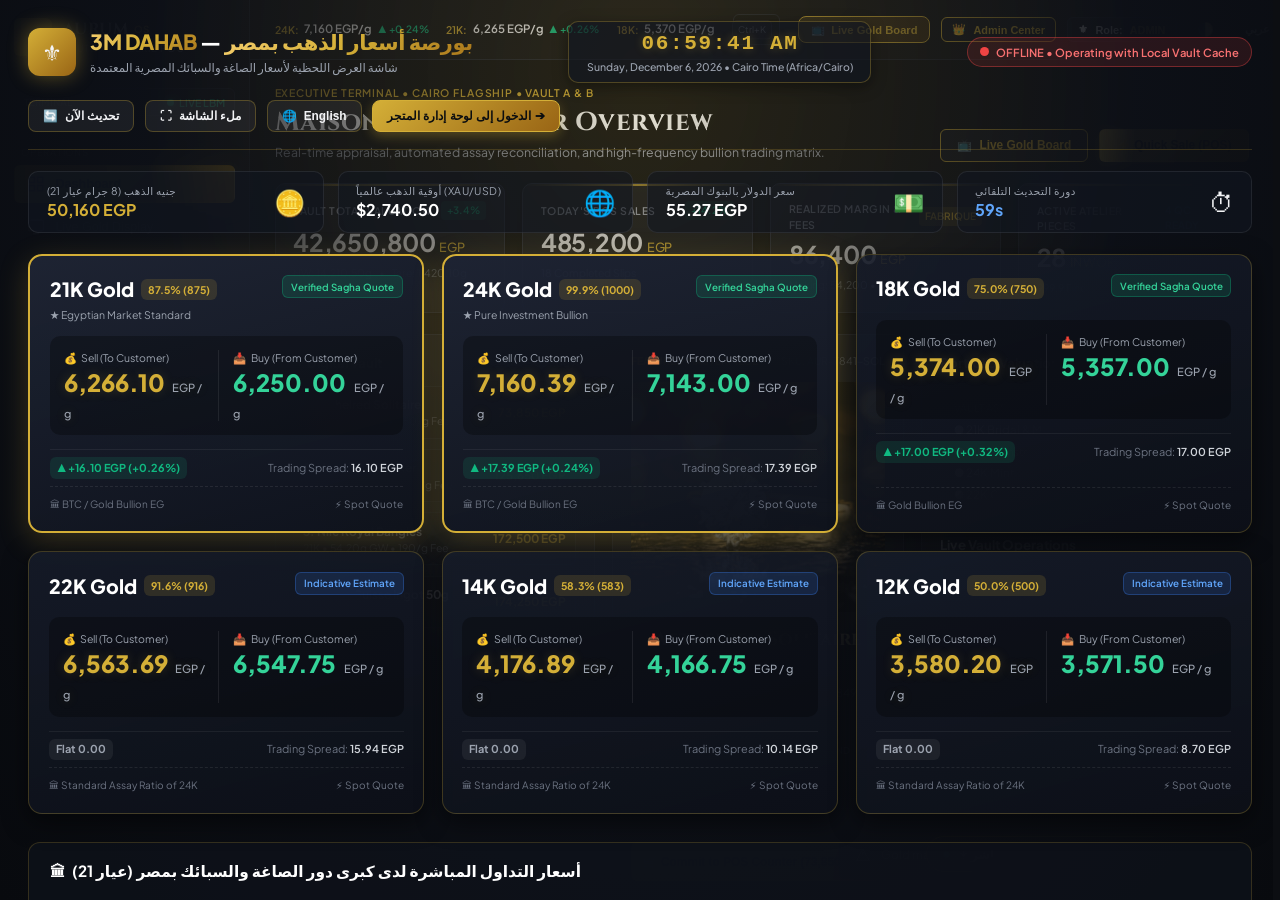
==== index.html @ 20464308 "feat: implement dedicated Admin Command Center and integrate Daleelak live Egyptian gold feed API" ====
<!DOCTYPE html>
<html lang="en" data-theme="dark" dir="ltr">
<head>
  <meta charset="UTF-8">
  <meta name="viewport" content="width=device-width, initial-scale=1.0, maximum-scale=1.0, user-scalable=no">
  <title>StockPilot (AURUM OS) — Gold & Jewelry Shop Management System | عم دهب</title>
  
  <!-- Modern Typography (Cinzel for Luxury Headings + Plus Jakarta Sans + Cairo for Arabic) -->
  <link rel="preconnect" href="https://fonts.googleapis.com">
  <link rel="preconnect" href="https://fonts.gstatic.com" crossorigin>
  <link href="https://fonts.googleapis.com/css2?family=Cairo:wght@400;500;600;700;800;900&family=Cinzel:wght@500;600;700;800&family=Plus+Jakarta+Sans:wght@400;500;600;700;800&display=swap" rel="stylesheet">
  
  <link rel="stylesheet" href="css/variables.css">
  <link rel="stylesheet" href="css/style.css">
</head>
<body>

  <!-- ==================== FULL-SCREEN EGYPTIAN GOLD MARKET PRICES DASHBOARD ==================== -->
  <div id="gold-market-screen" class="gold-market-fullscreen active" role="dialog" aria-label="Egyptian Gold Market Prices Display">
    <!-- Header -->
    <header class="gmd-header">
      <div class="gmd-brand-block">
        <div class="gmd-logo-icon">⚜</div>
        <div>
          <h1 class="gmd-title">
            <span data-i18n="gmd_brand_gold">3M DAHAB</span> — <span data-i18n="gmd_title">بورصة أسعار الذهب بمصر</span>
          </h1>
          <div class="gmd-subtitle" data-i18n="gmd_subtitle">شاشة العرض اللحظية لأسعار الصاغة والسبائك المصرية المعتمدة</div>
        </div>
      </div>

      <!-- Live Cairo Digital Clock -->
      <div class="gmd-clock-card">
        <div class="gmd-clock-time" id="gmd-clock-time">12:00:00 PM</div>
        <div class="gmd-clock-date" id="gmd-clock-date">السبت، 24 أكتوبر 2026 • توقيت القاهرة (Africa/Cairo)</div>
      </div>

      <!-- Status Pill -->
      <div class="gmd-status-pill live" id="gmd-status-pill">
        <span class="gmd-status-dot"></span>
        <span id="gmd-status-text" data-i18n="gmd_status_live">مباشر • بيانات سوق معتمدة</span>
      </div>

      <!-- Action Controls -->
      <div class="gmd-actions">
        <button class="gmd-btn" id="gmd-btn-refresh" title="تحديث لحظي الآن (Manual Refresh)" onclick="refreshMarketFeedNow()">
          🔄 <span data-i18n="gmd_refresh">تحديث الآن</span>
        </button>
        <button class="gmd-btn" id="gmd-btn-fullscreen" title="ملء الشاشة (Fullscreen F11)" onclick="toggleHardwareFullscreen()">
          ⛶ <span data-i18n="gmd_fullscreen">ملء الشاشة</span>
        </button>
        <button class="gmd-btn" id="gmd-btn-lang" title="تبديل اللغة (Language Switch)" onclick="toggleMarketScreenLang()">
          🌐 <span id="gmd-lang-label">English</span>
        </button>
        <button class="gmd-btn gmd-btn-primary" id="gmd-btn-enter-dash" title="الانتقال للوحة إدارة الصاغة" onclick="closeMarketScreen()">
          <span data-i18n="gmd_enter_dash">الدخول إلى لوحة إدارة المتجر ➔</span>
        </button>
      </div>
    </header>

    <!-- Quick Indicators Ribbon -->
    <div class="gmd-ribbon">
      <div class="gmd-ribbon-card">
        <div>
          <div class="gmd-ribbon-label" data-i18n="gmd_ribbon_gold_pound">جنيه الذهب (8 جرام عيار 21)</div>
          <div class="gmd-ribbon-val" style="color:var(--gold-primary);" id="gmd-ribbon-pound">50,160 ج.م</div>
        </div>
        <div style="font-size:1.8rem;">🪙</div>
      </div>
      <div class="gmd-ribbon-card">
        <div>
          <div class="gmd-ribbon-label" data-i18n="gmd_ribbon_ounce_usd">أوقية الذهب عالمياً (XAU/USD)</div>
          <div class="gmd-ribbon-val" id="gmd-ribbon-ounce">$2,740.50</div>
        </div>
        <div style="font-size:1.8rem;">🌐</div>
      </div>
      <div class="gmd-ribbon-card">
        <div>
          <div class="gmd-ribbon-label" data-i18n="gmd_ribbon_usd_egp">سعر الدولار بالبنوك المصرية</div>
          <div class="gmd-ribbon-val" id="gmd-ribbon-usd">55.30 ج.م</div>
        </div>
        <div style="font-size:1.8rem;">💵</div>
      </div>
      <div class="gmd-ribbon-card">
        <div>
          <div class="gmd-ribbon-label" data-i18n="gmd_ribbon_next_refresh">دورة التحديث التلقائي</div>
          <div class="gmd-ribbon-val" id="gmd-ribbon-countdown" style="color:#60a5fa;">60s</div>
        </div>
        <div style="font-size:1.8rem;">⏱</div>
      </div>
    </div>

    <!-- Main Karats Grid (Pre-rendered from Daleelak live API v1) -->
    <div class="gmd-karats-grid" id="gmd-karats-container">
      <!-- 21K Hero Card -->
      <div class="gmd-card hero-card" id="gmd-card-21K">
        <div class="gmd-card-header">
          <div>
            <div class="gmd-karat-name">
              <span>ذهب عيار 21</span>
              <span class="gmd-purity-tag">87.5% (875)</span>
            </div>
            <div style="font-size:0.75rem; color:#9ca3af; margin-top:0.25rem;">
              ★ معيار الصاغة الأكثر طلباً وتداولاً بمصر
            </div>
          </div>
          <span class="gmd-badge-type gmd-badge-verified">سعر صاغة معتمد</span>
        </div>
        <div class="gmd-price-columns">
          <div class="gmd-price-box sell">
            <span class="gmd-price-label"><span>💰</span> سعر البيع للعميل</span>
            <div class="gmd-price-num">
              6,266.10
              <span class="gmd-price-unit">ج.م / جرام</span>
            </div>
          </div>
          <div class="gmd-price-box buy">
            <span class="gmd-price-label"><span>📥</span> سعر الشراء من العميل</span>
            <div class="gmd-price-num">
              6,250.00
              <span class="gmd-price-unit">ج.م / جرام</span>
            </div>
          </div>
        </div>
        <div class="gmd-card-meta">
          <div><span class="gmd-movement-badge up">▲ +16.10 ج.م (+0.26%)</span></div>
          <div><span style="color:#6b7280;">الفارق:</span> <span class="gmd-spread-text">16.10 ج.م</span></div>
        </div>
        <div class="gmd-card-footer">
          <span>🏛 BTC / Gold Bullion EG</span>
          <span>⚡ سعر فوري دليلـك</span>
        </div>
      </div>

      <!-- 24K Hero Card -->
      <div class="gmd-card hero-card" id="gmd-card-24K">
        <div class="gmd-card-header">
          <div>
            <div class="gmd-karat-name">
              <span>ذهب عيار 24</span>
              <span class="gmd-purity-tag">99.9% (1000)</span>
            </div>
            <div style="font-size:0.75rem; color:#9ca3af; margin-top:0.25rem;">
              ★ معيار السبائك النقية 999.9
            </div>
          </div>
          <span class="gmd-badge-type gmd-badge-verified">سعر صاغة معتمد</span>
        </div>
        <div class="gmd-price-columns">
          <div class="gmd-price-box sell">
            <span class="gmd-price-label"><span>💰</span> سعر البيع للعميل</span>
            <div class="gmd-price-num">
              7,160.39
              <span class="gmd-price-unit">ج.م / جرام</span>
            </div>
          </div>
          <div class="gmd-price-box buy">
            <span class="gmd-price-label"><span>📥</span> سعر الشراء من العميل</span>
            <div class="gmd-price-num">
              7,143.00
              <span class="gmd-price-unit">ج.م / جرام</span>
            </div>
          </div>
        </div>
        <div class="gmd-card-meta">
          <div><span class="gmd-movement-badge up">▲ +17.39 ج.م (+0.24%)</span></div>
          <div><span style="color:#6b7280;">الفارق:</span> <span class="gmd-spread-text">17.39 ج.م</span></div>
        </div>
        <div class="gmd-card-footer">
          <span>🏛 BTC / Gold Bullion EG</span>
          <span>⚡ سعر فوري دليلـك</span>
        </div>
      </div>

      <!-- 18K Card -->
      <div class="gmd-card" id="gmd-card-18K">
        <div class="gmd-card-header">
          <div>
            <div class="gmd-karat-name">
              <span>ذهب عيار 18</span>
              <span class="gmd-purity-tag">75.0% (750)</span>
            </div>
            <div style="font-size:0.75rem; color:#9ca3af; margin-top:0.25rem;">
              مشغولات إيطالية وأطقم مرصعة
            </div>
          </div>
          <span class="gmd-badge-type gmd-badge-verified">سعر صاغة معتمد</span>
        </div>
        <div class="gmd-price-columns">
          <div class="gmd-price-box sell">
            <span class="gmd-price-label"><span>💰</span> سعر البيع للعميل</span>
            <div class="gmd-price-num">
              5,374.00
              <span class="gmd-price-unit">ج.م / جرام</span>
            </div>
          </div>
          <div class="gmd-price-box buy">
            <span class="gmd-price-label"><span>📥</span> سعر الشراء من العميل</span>
            <div class="gmd-price-num">
              5,357.00
              <span class="gmd-price-unit">ج.م / جرام</span>
            </div>
          </div>
        </div>
        <div class="gmd-card-meta">
          <div><span class="gmd-movement-badge up">▲ +17.00 ج.م (+0.32%)</span></div>
          <div><span style="color:#6b7280;">الفارق:</span> <span class="gmd-spread-text">17.00 ج.م</span></div>
        </div>
        <div class="gmd-card-footer">
          <span>🏛 Gold Bullion EG</span>
          <span>⚡ سعر فوري دليلـك</span>
        </div>
      </div>

      <!-- 22K Card -->
      <div class="gmd-card" id="gmd-card-22K">
        <div class="gmd-card-header">
          <div>
            <div class="gmd-karat-name">
              <span>ذهب عيار 22</span>
              <span class="gmd-purity-tag">91.6% (916)</span>
            </div>
            <div style="font-size:0.75rem; color:#9ca3af; margin-top:0.25rem;">
              مشغولات خليجية وتراثية
            </div>
          </div>
          <span class="gmd-badge-type gmd-badge-indicative">عيار استرشادي</span>
        </div>
        <div class="gmd-price-columns">
          <div class="gmd-price-box sell">
            <span class="gmd-price-label"><span>💰</span> سعر البيع للعميل</span>
            <div class="gmd-price-num">
              6,563.69
              <span class="gmd-price-unit">ج.م / جرام</span>
            </div>
          </div>
          <div class="gmd-price-box buy">
            <span class="gmd-price-label"><span>📥</span> سعر الشراء من العميل</span>
            <div class="gmd-price-num">
              6,547.75
              <span class="gmd-price-unit">ج.م / جرام</span>
            </div>
          </div>
        </div>
        <div class="gmd-card-meta">
          <div><span class="gmd-movement-badge flat">مستقر</span></div>
          <div><span style="color:#6b7280;">الفارق:</span> <span class="gmd-spread-text">15.94 ج.م</span></div>
        </div>
        <div class="gmd-card-footer">
          <span>🏛 معيار النقاء المعتمد</span>
          <span>⚡ تسعير لحظي</span>
        </div>
      </div>

      <!-- 14K Card -->
      <div class="gmd-card" id="gmd-card-14K">
        <div class="gmd-card-header">
          <div>
            <div class="gmd-karat-name">
              <span>ذهب عيار 14</span>
              <span class="gmd-purity-tag">58.3% (583)</span>
            </div>
            <div style="font-size:0.75rem; color:#9ca3af; margin-top:0.25rem;">
              عيار اقتصادي معتمد
            </div>
          </div>
          <span class="gmd-badge-type gmd-badge-indicative">عيار استرشادي</span>
        </div>
        <div class="gmd-price-columns">
          <div class="gmd-price-box sell">
            <span class="gmd-price-label"><span>💰</span> سعر البيع للعميل</span>
            <div class="gmd-price-num">
              4,176.89
              <span class="gmd-price-unit">ج.م / جرام</span>
            </div>
          </div>
          <div class="gmd-price-box buy">
            <span class="gmd-price-label"><span>📥</span> سعر الشراء من العميل</span>
            <div class="gmd-price-num">
              4,166.75
              <span class="gmd-price-unit">ج.م / جرام</span>
            </div>
          </div>
        </div>
        <div class="gmd-card-meta">
          <div><span class="gmd-movement-badge flat">مستقر</span></div>
          <div><span style="color:#6b7280;">الفارق:</span> <span class="gmd-spread-text">10.14 ج.م</span></div>
        </div>
        <div class="gmd-card-footer">
          <span>🏛 معيار النقاء المعتمد</span>
          <span>⚡ تسعير لحظي</span>
        </div>
      </div>

      <!-- 12K Card -->
      <div class="gmd-card" id="gmd-card-12K">
        <div class="gmd-card-header">
          <div>
            <div class="gmd-karat-name">
              <span>ذهب عيار 12</span>
              <span class="gmd-purity-tag">50.0% (500)</span>
            </div>
            <div style="font-size:0.75rem; color:#9ca3af; margin-top:0.25rem;">
              سبائك خفيفة ومعايرة تجارية
            </div>
          </div>
          <span class="gmd-badge-type gmd-badge-indicative">عيار استرشادي</span>
        </div>
        <div class="gmd-price-columns">
          <div class="gmd-price-box sell">
            <span class="gmd-price-label"><span>💰</span> سعر البيع للعميل</span>
            <div class="gmd-price-num">
              3,580.20
              <span class="gmd-price-unit">ج.م / جرام</span>
            </div>
          </div>
          <div class="gmd-price-box buy">
            <span class="gmd-price-label"><span>📥</span> سعر الشراء من العميل</span>
            <div class="gmd-price-num">
              3,571.50
              <span class="gmd-price-unit">ج.م / جرام</span>
            </div>
          </div>
        </div>
        <div class="gmd-card-meta">
          <div><span class="gmd-movement-badge flat">مستقر</span></div>
          <div><span style="color:#6b7280;">الفارق:</span> <span class="gmd-spread-text">8.70 ج.م</span></div>
        </div>
        <div class="gmd-card-footer">
          <span>🏛 معيار النقاء المعتمد</span>
          <span>⚡ تسعير لحظي</span>
        </div>
      </div>
    </div>

    <!-- Top Egyptian Dealers Comparison Section -->
    <div class="gmd-dealers-section">
      <div class="gmd-section-title">
        <span>🏛</span>
        <span data-i18n="gmd_dealers_title">أسعار التداول المباشرة لدى كبرى دور الصاغة والسبائك بمصر (عيار 21)</span>
      </div>
      <div style="overflow-x:auto;">
        <table class="gmd-dealers-table">
          <thead>
            <tr>
              <th data-i18n="gmd_th_dealer">الجهة / دار الصاغة</th>
              <th data-i18n="gmd_th_karat">العيار</th>
              <th data-i18n="gmd_th_buy">سعر الشراء من العميل</th>
              <th data-i18n="gmd_th_sell">سعر البيع للعميل</th>
              <th data-i18n="gmd_th_spread">الفارق</th>
              <th data-i18n="gmd_th_status">الحالة</th>
            </tr>
          </thead>
          <tbody id="gmd-dealers-tbody">
            <tr>
              <td><strong>بي تي سي BTC</strong></td>
              <td><span class="gmd-purity-tag">21K (875)</span></td>
              <td style="color:#34d399; font-weight:700;">6,197.40 ج.م</td>
              <td style="color:var(--gold-primary); font-weight:700;">6,266.10 ج.م</td>
              <td style="color:#9ca3af;">68.70 ج.م</td>
              <td><span class="gmd-badge-type gmd-badge-verified">معتمد</span></td>
            </tr>
            <tr>
              <td><strong>جولد بيليون Gold Bullion</strong></td>
              <td><span class="gmd-purity-tag">21K (875)</span></td>
              <td style="color:#34d399; font-weight:700;">6,250.00 ج.م</td>
              <td style="color:var(--gold-primary); font-weight:700;">6,270.00 ج.م</td>
              <td style="color:#9ca3af;">20.00 ج.م</td>
              <td><span class="gmd-badge-type gmd-badge-verified">معتمد</span></td>
            </tr>
            <tr>
              <td><strong>eDahab</strong></td>
              <td><span class="gmd-purity-tag">21K (875)</span></td>
              <td style="color:#34d399; font-weight:700;">6,250.00 ج.م</td>
              <td style="color:var(--gold-primary); font-weight:700;">6,270.00 ج.م</td>
              <td style="color:#9ca3af;">20.00 ج.م</td>
              <td><span class="gmd-badge-type gmd-badge-verified">معتمد</span></td>
            </tr>
            <tr>
              <td><strong>جولدادي Goldady</strong></td>
              <td><span class="gmd-purity-tag">21K (875)</span></td>
              <td style="color:#34d399; font-weight:700;">6,240.48 ج.م</td>
              <td style="color:var(--gold-primary); font-weight:700;">6,303.05 ج.م</td>
              <td style="color:#9ca3af;">62.57 ج.م</td>
              <td><span class="gmd-badge-type gmd-badge-verified">معتمد</span></td>
            </tr>
            <tr>
              <td><strong>آي صاغة iSagha</strong></td>
              <td><span class="gmd-purity-tag">21K (875)</span></td>
              <td style="color:#34d399; font-weight:700;">6,235.00 ج.م</td>
              <td style="color:var(--gold-primary); font-weight:700;">6,285.00 ج.م</td>
              <td style="color:#9ca3af;">50.00 ج.م</td>
              <td><span class="gmd-badge-type gmd-badge-verified">معتمد</span></td>
            </tr>
          </tbody>
        </table>
      </div>
    </div>

    <!-- Footer & Attribution -->
    <footer class="gmd-footer">
      <div class="gmd-attribution">
        <span data-i18n="gmd_provider_label">مزود البيانات الأساسي:</span>
        <a href="https://getdaleelak.com/ar/api" target="_blank" rel="noopener noreferrer">دليلـك getdaleelak.com</a>
        <span>•</span>
        <span data-i18n="gmd_fallback_label">مزود مقارن:</span>
        <a href="https://goldpricestoday.net/developers/" target="_blank" rel="noopener noreferrer">goldpricestoday.net</a>
        <span>•</span>
        <span data-i18n="gmd_disclaimer">الأسعار استرشادية لتعاملات سوق الصاغة المصرية وتخضع لتقلبات السوق الفورية.</span>
      </div>
      <div class="gmd-timestamps">
        <div>
          <span style="color:#6b7280;" data-i18n="gmd_observed_label">توقيت رصد المصدر:</span>
          <strong id="gmd-observed-time">--:--</strong>
        </div>
        <div>
          <span style="color:#6b7280;" data-i18n="gmd_retrieved_label">آخر فحص ناجح:</span>
          <strong id="gmd-retrieved-time">--:--</strong>
        </div>
      </div>
    </footer>
  </div>

  <!-- Mobile Sidebar Backdrop Overlay -->
  <div class="sidebar-backdrop" id="sidebar-backdrop"></div>

  <!-- ==================== SIDEBAR ==================== -->
  <aside class="sidebar" id="app-sidebar">
    <div class="brand-section">
      <div class="brand-icon">⚜</div>
      <div>
        <div class="brand-title" id="brand-title-text">AURUM <span>OS</span></div>
        <div class="brand-subtitle" id="brand-subtitle-text">Haute Joaillerie POS</div>
      </div>
      <button id="close-mobile-sidebar-btn" style="display:none; margin-left:auto; background:none; border:none; color:var(--text-muted); font-size:1.4rem; cursor:pointer;">✕</button>
    </div>

    <div class="terminal-badge">
      <span style="color:var(--text-muted); font-size:0.7rem;" data-i18n="terminal">TERMINAL</span>
      <div class="live-indicator">
        <span class="live-dot"></span>
        <span data-i18n="live_lbm">LIVE LBM</span>
      </div>
    </div>

    <!-- Navigation Menu with Role-Based Groups -->
    <div class="nav-group-title" data-i18n="nav_operations">OPERATIONS</div>
    <ul class="nav-menu">
      <li class="nav-item active">
        <button data-view="dashboard">
          <svg width="18" height="18" viewBox="0 0 24 24" fill="none" stroke="currentColor" stroke-width="2"><rect x="3" y="3" width="7" height="7"></rect><rect x="14" y="3" width="7" height="7"></rect><rect x="14" y="14" width="7" height="7"></rect><rect x="3" y="14" width="7" height="7"></rect></svg>
          <span data-i18n="dashboard">Dashboard</span>
        </button>
      </li>
      <li class="nav-item">
        <button onclick="openMarketScreen()" title="Full-Screen Egyptian Gold Market Prices Board">
          <svg width="18" height="18" viewBox="0 0 24 24" fill="none" stroke="currentColor" stroke-width="2"><rect x="2" y="3" width="20" height="14" rx="2" ry="2"></rect><line x1="8" y1="21" x2="16" y2="21"></line><line x1="12" y1="17" x2="12" y2="21"></line></svg>
          <span data-i18n="nav_market_screen">Live Gold Display</span>
        </button>
      </li>
      <li class="nav-item">
        <button data-view="inventory">
          <svg width="18" height="18" viewBox="0 0 24 24" fill="none" stroke="currentColor" stroke-width="2"><rect x="2" y="7" width="20" height="14" rx="2" ry="2"></rect><path d="M16 21V5a2 2 0 0 0-2-2h-4a2 2 0 0 0-2 2v16"></path></svg>
          <span data-i18n="inventory">Inventory Vault</span>
        </button>
      </li>
      <li class="nav-item">
        <button data-view="pos">
          <svg width="18" height="18" viewBox="0 0 24 24" fill="none" stroke="currentColor" stroke-width="2"><circle cx="9" cy="21" r="1"></circle><circle cx="20" cy="21" r="1"></circle><path d="M1 1h4l2.68 13.39a2 2 0 0 0 2 1.61h9.72a2 2 0 0 0 2-1.61L23 6H6"></path></svg>
          <span data-i18n="pos">POS Counter</span>
        </button>
      </li>
      <li class="nav-item">
        <button data-view="gold-engine">
          <svg width="18" height="18" viewBox="0 0 24 24" fill="none" stroke="currentColor" stroke-width="2"><circle cx="12" cy="12" r="8"></circle><line x1="12" y1="2" x2="12" y2="4"></line><line x1="12" y1="20" x2="12" y2="22"></line><line x1="2" y1="12" x2="4" y2="12"></line><line x1="20" y1="12" x2="22" y2="12"></line></svg>
          <span data-i18n="gold_engine">Gold Engine</span>
        </button>
      </li>
    </ul>

    <div class="nav-group-title" data-i18n="nav_commerce">COMMERCE & LEDGER</div>
    <ul class="nav-menu">
      <li class="nav-item">
        <button data-view="purchases">
          <svg width="18" height="18" viewBox="0 0 24 24" fill="none" stroke="currentColor" stroke-width="2"><path d="M6 2L3 6v14a2 2 0 0 0 2 2h14a2 2 0 0 0 2-2V6l-3-4z"></path><line x1="3" y1="6" x2="21" y2="6"></line><path d="M16 10a4 4 0 0 1-8 0"></path></svg>
          <span data-i18n="purchases">Purchases & Suppliers</span>
        </button>
      </li>
      <li class="nav-item">
        <button data-view="customers">
          <svg width="18" height="18" viewBox="0 0 24 24" fill="none" stroke="currentColor" stroke-width="2"><path d="M17 21v-2a4 4 0 0 0-4-4H5a4 4 0 0 0-4 4v2"></path><circle cx="9" cy="7" r="4"></circle><path d="M23 21v-2a4 4 0 0 0-3-3.87"></path><path d="M16 3.13a4 4 0 0 1 0 7.75"></path></svg>
          <span data-i18n="customers">Customers CRM</span>
        </button>
      </li>
    </ul>

    <!-- Admin Only Governance Group -->
    <div class="nav-group-title admin-only-feature" data-i18n="nav_governance">GOVERNANCE & VAULT</div>
    <ul class="nav-menu admin-only-feature">
      <li class="nav-item">
        <button data-view="admin" style="color:var(--gold-primary); font-weight:700;">
          <svg width="18" height="18" viewBox="0 0 24 24" fill="none" stroke="currentColor" stroke-width="2"><path d="M12 2l3.09 6.26L22 9.27l-5 4.87 1.18 6.88L12 17.77l-6.18 3.25L7 14.14 2 9.27l6.91-1.01L12 2z"></path></svg>
          <span data-i18n="admin_center">Admin Command Center</span>
        </button>
      </li>
      <li class="nav-item">
        <button data-view="reports">
          <svg width="18" height="18" viewBox="0 0 24 24" fill="none" stroke="currentColor" stroke-width="2"><line x1="18" y1="20" x2="18" y2="10"></line><line x1="12" y1="20" x2="12" y2="4"></line><line x1="6" y1="20" x2="6" y2="14"></line></svg>
          <span data-i18n="reports">Financial Reports & COGS</span>
        </button>
      </li>
      <li class="nav-item">
        <button data-view="employees">
          <svg width="18" height="18" viewBox="0 0 24 24" fill="none" stroke="currentColor" stroke-width="2"><path d="M16 21v-2a4 4 0 0 0-4-4H6a4 4 0 0 0-4 4v2"></path><circle cx="9" cy="7" r="4"></circle><line x1="19" y1="8" x2="19" y2="14"></line><line x1="22" y1="11" x2="16" y2="11"></line></svg>
          <span data-i18n="staff_rbac">Staff & RBAC</span>
        </button>
      </li>
      <li class="nav-item">
        <button data-view="audit">
          <svg width="18" height="18" viewBox="0 0 24 24" fill="none" stroke="currentColor" stroke-width="2"><path d="M14 2H6a2 2 0 0 0-2 2v16a2 2 0 0 0 2 2h12a2 2 0 0 0 2-2V8z"></path><polyline points="14 2 14 8 20 8"></polyline><line x1="16" y1="13" x2="8" y2="13"></line><line x1="16" y1="17" x2="8" y2="17"></line><polyline points="10 9 9 9 8 9"></polyline></svg>
          <span data-i18n="audit_logs">Audit Logs</span>
        </button>
      </li>
    </ul>

    <div class="sidebar-footer">
      <div class="vault-security-pill">
        <span data-i18n="vault_status_label">VAULT STATUS</span>
        <span data-i18n="vault_status_val">SECURE • 999.9</span>
      </div>
      <div style="display:flex; justify-content:space-between; margin-top:0.25rem;">
        <span>v4.8.2</span>
        <span>Cairo GMT+2</span>
      </div>
    </div>
  </aside>

  <!-- ==================== MAIN WRAPPER ==================== -->
  <div class="main-wrapper">

    <!-- Top Sticky Header -->
    <header class="top-header">
      <button class="mobile-hamburger-btn" id="mobile-hamburger-btn" aria-label="Open Navigation">
        ☰
      </button>

      <div class="ticker-strip">
        <div class="ticker-item">
          <span class="ticker-label">24K:</span>
          <span id="ticker-24k">7,160 EGP/g</span>
          <span class="ticker-trend">▲ +0.24%</span>
        </div>
        <div class="ticker-item">
          <span class="ticker-label">21K:</span>
          <span id="ticker-21k">6,266 EGP/g</span>
          <span class="ticker-trend">▲ +0.26%</span>
        </div>
        <div class="ticker-item">
          <span class="ticker-label">18K:</span>
          <span id="ticker-18k">5,374 EGP/g</span>
        </div>
      </div>

      <div class="header-search">
        <span class="search-icon">🔍</span>
        <input type="text" placeholder="Search SKU, Barcode, Client... (Ctrl+K)" data-i18n-placeholder="search_placeholder">
        <span class="search-badge">Ctrl+K</span>
      </div>

      <div class="header-actions">
        <!-- Live Market Full-Screen Display Button -->
        <button class="btn-live-market-screen" id="btn-open-market-screen" title="Open Full-Screen Egyptian Gold Prices Dashboard" onclick="openMarketScreen()">
          📺 <span data-i18n="nav_live_market">Live Gold Board</span>
        </button>

        <!-- Admin Command Center Button -->
        <button class="btn btn-secondary admin-only-feature" id="header-admin-btn" onclick="switchToView('admin')" style="padding:0.35rem 0.75rem; font-size:0.78rem; border-color:var(--gold-primary); color:var(--gold-primary); font-weight:700;" title="Open Admin Command Center">
          👑 <span data-i18n="admin_center">Admin Center</span>
        </button>

        <!-- Interactive Role Switcher: Test Admin vs Employee Dashboard -->
        <button class="btn btn-secondary" id="role-toggle-btn" style="padding:0.35rem 0.75rem; font-size:0.78rem;" title="Switch Between Admin and Employee Mode">
          ⚜ <span data-i18n="role_prefix">Role:</span> <span id="current-role-label" style="color:var(--gold-primary); font-weight:700;">ADMIN</span>
        </button>

        <!-- Theme Switcher -->
        <button class="btn-icon" id="theme-toggle-btn" title="Toggle Light / Dark Theme">
          🌓
        </button>

        <!-- Language Switcher -->
        <button class="btn-lang" id="lang-toggle-btn">
          عربي (RTL)
        </button>

        <!-- User Profile -->
        <div class="user-badge">
          <div class="user-avatar" id="user-avatar-badge">MA</div>
          <div class="user-info">
            <span class="user-name" id="user-display-name">Mona Al-Sayed</span>
            <span class="user-boutique" id="user-display-title">Shop Admin</span>
          </div>
        </div>
      </div>
    </header>

    <!-- ==================== VIEW 1: DASHBOARD ==================== -->
    <main id="view-dashboard" class="view-container active">
      <div class="page-header">
        <div>
          <div class="page-eyebrow" data-i18n="dash_eyebrow">EXECUTIVE TERMINAL • CAIRO FLAGSHIP • VAULT A & B</div>
          <h1 class="page-title" id="dash-greeting-title">Maison D'Or Atelier Overview</h1>
          <p class="page-subtitle" id="dash-greeting-subtitle">Real-time appraisal, automated assay reconciliation, and high-frequency bullion trading matrix.</p>
        </div>
        <div class="page-actions">
          <button class="btn btn-secondary" onclick="openMarketScreen()" style="border-color:var(--gold-primary); color:var(--gold-primary); font-weight:700;">
            📺 <span data-i18n="dash_market_screen">Live Gold Board</span>
          </button>
          <button class="btn btn-primary" onclick="switchToView('pos')" data-i18n="dash_quick_pos">
            ⚡ Quick Sale (POS)
          </button>
        </div>
      </div>

      <!-- 4 Top Metric Cards (Protected for Admin vs Masked for Employee) -->
      <div class="metrics-grid">
        <div class="metric-card" id="card-vault-valuation">
          <div class="metric-header">
            <span class="metric-label" data-i18n="total_valuation">VAULT TOTAL VALUATION</span>
            <span class="metric-badge">+3.4%</span>
          </div>
          <div class="metric-val" id="metric-vault-val">42,650,800 <small>EGP</small></div>
          <div class="metric-footer">
            <span>NW: 14,210.50g</span> • <span>Tare: 1,420.10g</span>
          </div>
        </div>

        <div class="metric-card">
          <div class="metric-header">
            <span class="metric-label" data-i18n="todays_sales">TODAY'S POS SALES</span>
            <span class="metric-badge">+14.2%</span>
          </div>
          <div class="metric-val">485,200 <small>EGP</small></div>
          <div class="metric-footer">
            <span data-i18n="completed_slips">18 Completed Slips</span>
          </div>
        </div>

        <div class="metric-card" id="card-realized-margin">
          <div class="metric-header">
            <span class="metric-label" data-i18n="realized_margin">REALIZED MARGIN & FEES</span>
            <span class="metric-badge" style="background:var(--gold-badge); color:var(--gold-primary);" data-i18n="badge_fabrique">FABRIQUE</span>
          </div>
          <div class="metric-val" id="metric-margin-val">86,400 <small>EGP</small></div>
          <div class="metric-footer">
            <span data-i18n="making_and_spread">Making: 54,200 • Spread: 32,200</span>
          </div>
        </div>

        <div class="metric-card">
          <div class="metric-header">
            <span class="metric-label" data-i18n="active_pieces">ACTIVE ATELIER PIECES</span>
            <span class="metric-badge" style="background:rgba(59, 130, 246, 0.15); color:#60a5fa;" data-i18n="qc_ready">4 QC READY</span>
          </div>
          <div class="metric-val">28 <small data-i18n="in_works">IN WORKS</small></div>
          <div class="metric-footer">
            <span data-i18n="casting_active">999.9 Fine Casting Active</span>
          </div>
        </div>
      </div>

      <!-- Dashboard Tri-Grid -->
      <div class="dashboard-tri-grid">
        
        <!-- Left: Quick Vault Items -->
        <div class="card-panel">
          <div class="panel-header">
            <div class="panel-title" data-i18n="digital_vault">⚜ Digital Vault</div>
            <span style="font-size:0.75rem; color:var(--text-muted);" data-i18n="in_custody">3,842 in custody</span>
          </div>
          <div style="display:flex; flex-direction:column; gap:0.75rem;">
            <div class="cart-item-row" onclick="addToCart('prod-1')" style="cursor:pointer;">
              <div>
                <div style="font-weight:700;" data-i18n="item_1_title">1. Aethelred Solitaire</div>
                <div style="font-size:0.75rem; color:var(--text-muted);">18K • 14.82g GW • 450/g Fee</div>
              </div>
              <div style="font-weight:700; color:var(--gold-primary);">73,850 EGP</div>
            </div>
            <div class="cart-item-row" onclick="addToCart('prod-2')" style="cursor:pointer;">
              <div>
                <div style="font-weight:700;" data-i18n="item_2_title">2. Vendôme Choker</div>
                <div style="font-size:0.75rem; color:var(--text-muted);">21K • 38.40g GW • 280/g Fee</div>
              </div>
              <div style="font-weight:700; color:var(--gold-primary);">125,650 EGP</div>
            </div>
            <div class="cart-item-row" onclick="addToCart('prod-3')" style="cursor:pointer;">
              <div>
                <div style="font-weight:700;" data-i18n="item_3_title">3. Nile Royal Bangles</div>
                <div style="font-size:0.75rem; color:var(--text-muted);">21K • 54.20g GW • 190/g Fee</div>
              </div>
              <div style="font-weight:700; color:var(--gold-primary);">172,500 EGP</div>
            </div>
            <div class="cart-item-row" onclick="addToCart('prod-4')" style="cursor:pointer;">
              <div>
                <div style="font-weight:700;" data-i18n="item_4_title">4. PAMP Suisse Ingot 50g</div>
                <div style="font-size:0.75rem; color:var(--text-muted);">24K • 50.00g Fine 999.9</div>
              </div>
              <div style="font-weight:700; color:var(--gold-primary);">174,250 EGP</div>
            </div>
          </div>
        </div>

        <!-- Center: Featured Masterpiece & Pipeline -->
        <div class="card-panel masterpiece-card">
          <div class="panel-header">
            <span class="badge" style="background:var(--gold-badge); color:var(--gold-primary); font-size:0.75rem; font-weight:700;" data-i18n="featured_masterpiece">FEATURED MASTERPIECE</span>
            <span style="font-size:0.75rem; color:var(--text-muted);">SKU: AUR-7841-SOL</span>
          </div>

          <div class="masterpiece-image-wrap">
            <img src="assets/images/diamond_solitaire_ring_1792597878725.jpg" alt="Aethelred Solitaire">
          </div>

          <h2 class="masterpiece-title" data-i18n="item_1_full_name">Aethelred Solitaire Royale</h2>
          <p class="masterpiece-spec" data-i18n="item_1_spec">Round Brilliant 2.1ct Diamond • GIA #22849102 • 18K Yellow Gold</p>

          <div class="masterpiece-breakdown">
            <div>
              <div class="breakdown-label" data-i18n="raw_gold_val">RAW GOLD VALUE</div>
              <div class="breakdown-val">31,036 EGP</div>
            </div>
            <div>
              <div class="breakdown-label" data-i18n="making_charge">MAKING CHARGE</div>
              <div class="breakdown-val">6,669 EGP</div>
            </div>
            <div>
              <div class="breakdown-label" data-i18n="diamond_tare">DIAMOND TARE</div>
              <div class="breakdown-val">36,145 EGP</div>
            </div>
          </div>

          <button class="btn btn-primary" style="width:100%; padding:0.8rem;" onclick="addToCart('prod-1')" data-i18n="commit_to_pos">
            🛒 Commit to POS Counter (73,850 EGP)
          </button>

          <!-- Production Pipeline Steps -->
          <div style="margin-top:1.5rem; text-align:left;">
            <div class="breakdown-label" data-i18n="pipeline_title">ATELIER PRODUCTION PIPELINE (18 ACTIVE CUSTOM PIECES)</div>
            <div class="pipeline-steps">
              <div class="pipeline-step">
                <div class="step-circle active">24</div>
                <span class="step-label" data-i18n="pipeline_cad">1. CAD/Wax</span>
              </div>
              <div class="pipeline-step">
                <div class="step-circle active">18</div>
                <span class="step-label" data-i18n="pipeline_casting">2. Casting</span>
              </div>
              <div class="pipeline-step">
                <div class="step-circle active">12</div>
                <span class="step-label" data-i18n="pipeline_setting">3. Setting</span>
              </div>
              <div class="pipeline-step">
                <div class="step-circle">9</div>
                <span class="step-label" data-i18n="pipeline_qc">4. QC Assay</span>
              </div>
              <div class="pipeline-step">
                <div class="step-circle">4</div>
                <span class="step-label" data-i18n="pipeline_ready">5. Ready POS</span>
              </div>
            </div>
          </div>
        </div>

        <!-- Right: Portfolio Trend & Operations -->
        <div class="card-panel">
          <div class="panel-header">
            <div class="panel-title" data-i18n="portfolio_trend">Portfolio Valuation Trend</div>
            <span style="font-size:0.75rem; color:var(--emerald-live);" data-i18n="bullion_vs_gems">● Bullion vs Gems</span>
          </div>

          <div style="background:var(--bg-surface-subtle); border-radius:var(--radius-sm); padding:1rem; margin-bottom:1.25rem;">
            <div style="font-size:0.75rem; color:var(--text-muted); margin-bottom:0.5rem;" data-i18n="vault_assayed_by_karat">VAULT ASSAYED WEIGHT BY KARAT</div>
            <div style="display:flex; justify-content:space-between; font-size:0.82rem; margin-bottom:0.35rem;">
              <span data-i18n="bridal_21k">● 21K Bridal & Modern Jewelry</span>
              <strong>54%</strong>
            </div>
            <div style="display:flex; justify-content:space-between; font-size:0.82rem; margin-bottom:0.35rem;">
              <span data-i18n="gem_18k">● 18K Gemstone Sets</span>
              <strong>28%</strong>
            </div>
            <div style="display:flex; justify-content:space-between; font-size:0.82rem; margin-bottom:0.35rem;">
              <span data-i18n="bars_24k">● 24K Minted Bars</span>
              <strong>15%</strong>
            </div>
            <div style="display:flex; justify-content:space-between; font-size:0.82rem;">
              <span data-i18n="filigree_22k">● 22K Gulf Filigree</span>
              <strong>3%</strong>
            </div>
          </div>

          <div class="panel-header">
            <div class="panel-title" data-i18n="live_vault_ops">Live Vault Operations</div>
          </div>
          <div style="display:flex; flex-direction:column; gap:0.6rem; font-size:0.78rem;">
            <div style="padding:0.5rem; background:var(--bg-surface-subtle); border-radius:4px; border-left:3px solid var(--emerald-live);">
              <div style="font-weight:700;" data-i18n="vault_op_sold">Sold: 21K Damascene Ring</div>
              <div style="color:var(--text-muted);">+21,569 EGP • 8 mins ago</div>
            </div>
            <div style="padding:0.5rem; background:var(--bg-surface-subtle); border-radius:4px; border-left:3px solid var(--gold-primary);">
              <div style="font-weight:700;" data-i18n="vault_op_inflow">Custody Inflow: +500g 24K Ingot</div>
              <div style="color:var(--text-muted);">Valcambi Mint Sealed • 42m ago</div>
            </div>
          </div>
        </div>

      </div>
    </main>

    <!-- ==================== VIEW 2: INVENTORY VAULT ==================== -->
    <main id="view-inventory" class="view-container">
      <div class="page-header">
        <div>
          <div class="page-eyebrow" data-i18n="inv_eyebrow">MAISON CAIRO VAULT • SYNCED WITH LBM LIVE INDEX</div>
          <h1 class="page-title" data-i18n="inv_title">Digital Vault Inventory</h1>
          <p class="page-subtitle" data-i18n="inv_subtitle">Real-time bullion weights, calibrated tare deductions, dynamic karat re-pricing, and serialized hallmarking.</p>
        </div>
        <div class="page-actions">
          <button class="btn btn-secondary" onclick="simulateStockAudit()" data-i18n="btn_stock_audit">⚖ Stock Count Audit</button>
          <button class="btn btn-primary" onclick="openNewPieceModal()" data-i18n="add_piece">+ Add New Jewelry Piece</button>
        </div>
      </div>

      <!-- Karat Filter Chips -->
      <div class="filter-chip-group" id="inventory-karat-filters">
        <button class="filter-chip active" onclick="setKaratFilter('ALL')" data-i18n="filter_all">All Karats (الكل)</button>
        <button class="filter-chip" onclick="setKaratFilter('24K')" data-i18n="filter_24k">24K Pure Bullion</button>
        <button class="filter-chip" onclick="setKaratFilter('21K')" data-i18n="filter_21k">21K Egyptian Standard</button>
        <button class="filter-chip" onclick="setKaratFilter('18K')" data-i18n="filter_18k">18K Italian Mounts</button>
      </div>

      <!-- Inventory Table -->
      <div class="card-panel" style="padding:0;">
        <div class="table-responsive">
          <table class="vault-table">
            <thead>
              <tr>
                <th data-i18n="th_piece_sku">PIECE / SKU</th>
                <th data-i18n="th_purity">PURITY</th>
                <th data-i18n="th_gross_wt">GROSS WT.</th>
                <th data-i18n="th_stone_tare">STONE TARE</th>
                <th data-i18n="th_net_gold">NET GOLD</th>
                <th data-i18n="th_making_fee">MAKING FEE</th>
                <th data-i18n="th_retail">RETAIL (EGP)</th>
                <th data-i18n="th_action">ACTION</th>
              </tr>
            </thead>
            <tbody id="inventory-table-body">
              <!-- Rendered via js/app.js -->
            </tbody>
          </table>
        </div>
      </div>
    </main>

    <!-- ==================== VIEW 3: POS COUNTER ==================== -->
    <main id="view-pos" class="view-container">
      <div class="page-header">
        <div>
          <div class="page-eyebrow" id="pos-cashier-eyebrow" data-i18n="pos_eyebrow">REGISTER #04 / TARIQ AL-FAHIM (SENIOR APPRAISER) • METTLER USB SCALE: CALIBRATED 0.000g</div>
          <h1 class="page-title" data-i18n="pos_title">Point of Sale (Counter Terminal)</h1>
          <p class="page-subtitle" data-i18n="pos_subtitle">Real-time Karat spot valuations locked to Cairo Precious Metals Exchange ticker.</p>
        </div>
        <div class="page-actions">
          <!-- Interactive Scale Simulation Button -->
          <button class="btn btn-secondary" id="btn-simulate-scale" onclick="simulateMettlerScale()">
            <span data-i18n="scale_btn_prefix">⚖ Weigh on USB Scale</span> (<span id="scale-live-display">0.000g</span>)
          </button>
          <button class="btn btn-outline-gold" id="btn-open-scrap-modal" data-i18n="scrap_trade_in">
            + Gold Scrap / Trade-In
          </button>
        </div>
      <!-- POS Karat Filter Chips -->
      <div class="filter-chip-group" id="pos-karat-filters">
        <button class="filter-chip active" onclick="setKaratFilter('ALL')" data-i18n="pos_filter_all">All Jewelry (جميع القطع)</button>
        <button class="filter-chip" onclick="setKaratFilter('21K')" data-i18n="pos_filter_21k">21K Bridal Sets</button>
        <button class="filter-chip" onclick="setKaratFilter('18K')" data-i18n="pos_filter_18k">18K Italian Mounts</button>
        <button class="filter-chip" onclick="setKaratFilter('24K')" data-i18n="pos_filter_24k">24K Investment Bars</button>
      </div>

      <div class="pos-layout">
        <!-- Catalog Cards Grid -->
        <div class="pos-catalog-grid" id="pos-product-grid">
          <!-- Rendered via js/app.js -->
        </div>

        <!-- Cart Registry Column -->
        <aside class="cart-panel">
          <div class="panel-header">
            <div class="panel-title" data-i18n="cart_registry">Cart Registry</div>
            <span id="cart-item-count" class="metric-badge">0 items</span>
          </div>

          <!-- VIP Customer Banner -->
          <div style="background:var(--bg-surface-subtle); border:1px solid var(--border-subtle); border-radius:var(--radius-sm); padding:0.75rem; margin-bottom:0.75rem; display:flex; align-items:center; justify-content:space-between;">
            <div>
              <div style="font-weight:700; font-size:0.85rem;" data-i18n="vip_client_name">Laila Nour El-Din</div>
              <div style="font-size:0.72rem; color:var(--gold-primary);" data-i18n="vip_client_tier">VIP Tier 1 • 4,200 Aurum Pts</div>
            </div>
            <div style="font-size:1.1rem;">💎</div>
          </div>

          <!-- Items in cart -->
          <div class="cart-items-list" id="cart-items-container">
            <!-- Dynamically populated -->
          </div>

          <!-- Financial Calculation Breakdown -->
          <div class="cart-calculations-box">
            <div class="calc-line">
              <span data-i18n="total_net_gold">Total Net Gold Weight</span>
              <strong id="calc-net-gold">0.00 g</strong>
            </div>
            <div class="calc-line">
              <span data-i18n="metal_base_value">Metal Base Value (Market Fix)</span>
              <span id="calc-metal-val">0 EGP</span>
            </div>
            <div class="calc-line">
              <span data-i18n="making_charges">Making Charges (Fabrique)</span>
              <span id="calc-making-val">+ 0 EGP</span>
            </div>
            <div class="calc-line">
              <span data-i18n="subtotal">Gross Goods Subtotal</span>
              <span id="calc-subtotal">0 EGP</span>
            </div>
            <div class="calc-line" style="color:var(--emerald-live);">
              <span data-i18n="scrap_credit_deducted">Customer Scrap Credit Deducted</span>
              <span id="calc-scrap-val">- 0 EGP</span>
            </div>
            <div class="calc-line">
              <span data-i18n="tax_eta">ETA Statutory Sales Tax (14% on Making)</span>
              <span id="calc-vat-val">+ 0 EGP</span>
            </div>
            <div class="calc-line total-line">
              <span data-i18n="net_payable">NET PAYABLE TOTAL</span>
              <span id="calc-total-val">0 EGP</span>
            </div>
          </div>

          <!-- Checkout Buttons -->
          <button class="btn btn-primary" id="btn-complete-checkout" style="width:100%; padding:0.85rem; font-size:0.95rem;" data-i18n="checkout">
            Complete Sale & Issue ETA Invoice
          </button>
        </aside>
      </div>
    </main>

    <!-- ==================== VIEW 4: GOLD ENGINE ==================== -->
    <main id="view-gold-engine" class="view-container">
      <div class="page-header">
        <div>
          <div class="page-eyebrow" data-i18n="ge_eyebrow">AURUM ENGINE • BULLION ARBITRAGE & COGS • LIVE SAGHA FEED</div>
          <h1 class="page-title" data-i18n="ge_title">Global Vault Master Rate & Karat Cascade</h1>
          <p class="page-subtitle" data-i18n="ge_subtitle">Central Egyptian Bullion Clearinghouse (Sagha Desk) automated assay synchronization.</p>
        </div>
      </div>

      <div style="display:grid; grid-template-columns: 1fr; gap:1.5rem;">
        <div>
          <!-- Base 24K Recalibration Box -->
          <div class="card-panel" style="margin-bottom:1.5rem;">
            <div class="panel-header">
              <div class="panel-title" data-i18n="ge_base_panel">BASE 24K PURE INGOT RATE (999.9 FINE / 100.0%)</div>
              <span style="color:var(--emerald-live); font-size:0.75rem; font-weight:700;" data-i18n="lbm_price">● LBM: $2,342.40 / oz</span>
            </div>
            <div style="display:flex; align-items:center; gap:1rem; flex-wrap:wrap;">
              <div style="position:relative; flex-grow:1; min-width:200px;">
                <span style="position:absolute; left:0.85rem; top:50%; transform:translateY(-50%); font-weight:700; color:var(--gold-primary);">EGP</span>
                <input type="number" id="ge-base-24k" class="form-input" style="padding-left:3rem; font-size:1.35rem; font-weight:700;" value="3420.00" step="5">
              </div>
              <button class="btn btn-primary" id="btn-update-global-rate" style="padding:0.75rem 1.5rem;" data-i18n="btn_update_rate">
                ⚡ Update Global Rate
              </button>
            </div>
          </div>

          <!-- Karat Cascade Grid (Mobile responsive) -->
          <div style="display:grid; grid-template-columns:repeat(auto-fit, minmax(180px, 1fr)); gap:1rem; margin-bottom:1.5rem;">
            <div class="card-panel" style="text-align:center;">
              <div style="font-size:0.75rem; color:var(--text-muted);" data-i18n="ge_22k_title">22 KARAT (91.67%)</div>
              <div style="font-size:1.45rem; font-weight:700; color:var(--gold-primary); margin:0.35rem 0;" id="ge-rate-22k">3,135 EGP</div>
              <div style="font-size:0.72rem; color:var(--emerald-live);" data-i18n="ge_22k_spread">Spread: Sell +45 EGP</div>
            </div>
            <div class="card-panel" style="text-align:center; border-color:var(--gold-primary); background:var(--gold-badge);">
              <div style="font-size:0.75rem; color:var(--gold-primary); font-weight:700;" data-i18n="ge_21k_title">21K BENCHMARK (87.5%)</div>
              <div style="font-size:1.45rem; font-weight:700; color:var(--text-main); margin:0.35rem 0;" id="ge-rate-21k">2,992.50 EGP</div>
              <div style="font-size:0.72rem; color:var(--text-muted);" data-i18n="ge_21k_subtitle">Egyptian Pivot Standard</div>
            </div>
            <div class="card-panel" style="text-align:center;">
              <div style="font-size:0.75rem; color:var(--text-muted);" data-i18n="ge_18k_title">18 KARAT (75.00%)</div>
              <div style="font-size:1.45rem; font-weight:700; color:var(--gold-primary); margin:0.35rem 0;" id="ge-rate-18k">2,565 EGP</div>
              <div style="font-size:0.72rem; color:var(--emerald-live);" data-i18n="ge_18k_subtitle">Italian Standard</div>
            </div>
            <div class="card-panel" style="text-align:center;">
              <div style="font-size:0.75rem; color:var(--text-muted);" data-i18n="ge_14k_title">14 KARAT (58.33%)</div>
              <div style="font-size:1.45rem; font-weight:700; color:var(--gold-primary); margin:0.35rem 0;" id="ge-rate-14k">1,995 EGP</div>
              <div style="font-size:0.72rem; color:var(--emerald-live);" data-i18n="ge_14k_subtitle">Commercial Grade</div>
            </div>
          </div>
        </div>

        <!-- Dynamic Making Charge Policy Rules -->
        <div class="card-panel">
          <div class="panel-header">
            <div class="panel-title" data-i18n="masnaeya_policy_title">Masnaeya & Profit Floors</div>
          </div>
          <p style="font-size:0.8rem; color:var(--text-muted); margin-bottom:1rem;" data-i18n="masnaeya_policy_desc">
            Enforces atelier production thresholds, prevents cashier undercutting, and locks minimum cash contributions.
          </p>
          <div style="display:flex; flex-direction:column; gap:0.75rem;">
            <div class="cart-item-row">
              <div>
                <div style="font-weight:700;" data-i18n="policy_italian_chains">Italian Laser Chains (18K)</div>
                <div style="font-size:0.72rem; color:var(--text-muted);" data-i18n="policy_italian_floor">Floor: +12% Net</div>
              </div>
              <div style="font-weight:700;">180.00 EGP/g</div>
            </div>
            <div class="cart-item-row">
              <div>
                <div style="font-weight:700;" data-i18n="policy_filigree">Handcrafted Filigree (21K)</div>
                <div style="font-size:0.72rem; color:var(--text-muted);" data-i18n="policy_filigree_floor">Khan el-Khalili Atelier</div>
              </div>
              <div style="font-weight:700;">250.00 EGP/g</div>
            </div>
            <div class="cart-item-row">
              <div>
                <div style="font-weight:700;" data-i18n="policy_bullion_bars">Plain Bullion & BTC Bars</div>
                <div style="font-size:0.72rem; color:var(--text-muted);" data-i18n="policy_bullion_pack">Sealed Packaging</div>
              </div>
              <div style="font-weight:700;">45.00 EGP/g</div>
            </div>
          </div>
        </div>
      </div>
    </main>

    <!-- ==================== VIEW 5: PURCHASES & SUPPLIER LEDGER ==================== -->
    <main id="view-purchases" class="view-container">
      <div class="page-header">
        <div>
          <div class="page-eyebrow" data-i18n="purchases_eyebrow">RAW BULLION & ATELIER SUPPLY CHAIN</div>
          <h1 class="page-title" data-i18n="purchases_title">Purchases & Supplier Balances</h1>
          <p class="page-subtitle" data-i18n="purchases_subtitle">Track wholesale gold shipments, assayed metal weights, supplier receivables, and bullion accounts.</p>
        </div>
        <div class="page-actions">
          <button class="btn btn-primary" onclick="openSupplierModal()" data-i18n="btn_record_supplier">+ Record Supplier Inflow</button>
        </div>
      </div>

      <div class="metrics-grid">
        <div class="metric-card">
          <div class="metric-label" data-i18n="supplier_debt">TOTAL OUTSTANDING SUPPLIER DEBT</div>
          <div class="metric-val">1,698,650 <small>EGP</small></div>
          <div class="metric-footer" data-i18n="across_desks">Across 2 Primary Bullion Desks</div>
        </div>
        <div class="metric-card">
          <div class="metric-label" data-i18n="consignment_scrap">CONSIGNMENT SCRAP HELD</div>
          <div class="metric-val">1,248.65 <small>g (21K)</small></div>
          <div class="metric-footer" data-i18n="verified_vault">Verified Hydrostatic Vault A</div>
        </div>
        <div class="metric-card">
          <div class="metric-label" data-i18n="monthly_bullion">RAW BULLION PURCHASED (MONTH)</div>
          <div class="metric-val">3,450.00 <small>g</small></div>
          <div class="metric-footer">+12% vs previous period</div>
        </div>
        <div class="metric-card">
          <div class="metric-label" data-i18n="active_vendors">ACTIVE SUPPLIERS</div>
          <div class="metric-val">8 <small data-i18n="vendors_unit">VENDORS</small></div>
          <div class="metric-footer">Cairo Sagha & Vicenza Oro</div>
        </div>
      </div>

      <div class="card-panel" style="padding:0;">
        <div class="table-responsive">
          <table class="vault-table">
            <thead>
              <tr>
                <th data-i18n="th_supplier_desk">SUPPLIER / DESK</th>
                <th data-i18n="th_phone">PHONE / CONTACT</th>
                <th data-i18n="th_primary_metal">PRIMARY METAL</th>
                <th data-i18n="th_balance">BALANCE (EGP)</th>
                <th data-i18n="th_status">STATUS</th>
                <th data-i18n="th_action">ACTIONS</th>
              </tr>
            </thead>
            <tbody>
              <tr>
                <td><strong data-i18n="supp_sagha_name">Central Egyptian Bullion Clearinghouse (Sagha Desk)</strong></td>
                <td>+20 2 2590 1200</td>
                <td><span class="karat-badge" style="position:static;" data-i18n="supp_ingot_type">24K / 21K Ingot</span></td>
                <td style="color:var(--ruby-alert); font-weight:700;">1,248,650.00 EGP</td>
                <td><span class="metric-badge" data-i18n="status_active">ACTIVE</span></td>
                <td><button class="btn btn-secondary" style="padding:0.35rem 0.65rem; font-size:0.75rem;" onclick="alert('Settlement voucher created')" data-i18n="btn_settle">Settle</button></td>
              </tr>
              <tr>
                <td><strong data-i18n="supp_vicenza_name">Vicenza Luxury Mounts SpA (Italy)</strong></td>
                <td>+39 0444 123456</td>
                <td><span class="karat-badge" style="position:static;" data-i18n="supp_chain_type">18K Laser Chain</span></td>
                <td style="color:var(--ruby-alert); font-weight:700;">450,000.00 EGP</td>
                <td><span class="metric-badge" data-i18n="status_in_transit">SETTLED IN TRANSIT</span></td>
                <td><button class="btn btn-secondary" style="padding:0.35rem 0.65rem; font-size:0.75rem;" onclick="alert('Settlement voucher created')" data-i18n="btn_settle">Settle</button></td>
              </tr>
            </tbody>
          </table>
        </div>
      </div>
    </main>

    <!-- ==================== VIEW 6: CUSTOMERS & CRM ==================== -->
    <main id="view-customers" class="view-container">
      <div class="page-header">
        <div>
          <div class="page-eyebrow" data-i18n="crm_eyebrow">VIP CLIENTELE & LOYALTY TIERS</div>
          <h1 class="page-title" data-i18n="crm_title">Customers & CRM Registry</h1>
          <p class="page-subtitle" data-i18n="crm_subtitle">Track customer acquisition, gold purchases, trade-in records, and loyalty privileges.</p>
        </div>
        <div class="page-actions">
          <button class="btn btn-primary" onclick="openCustomerModal()" data-i18n="btn_add_customer">+ Register Customer</button>
        </div>
      </div>

      <div class="card-panel" style="padding:0;">
        <div class="table-responsive">
          <table class="vault-table">
            <thead>
              <tr>
                <th data-i18n="th_client_name">CLIENT NAME</th>
                <th data-i18n="th_phone">PHONE</th>
                <th data-i18n="th_tier">TIER</th>
                <th data-i18n="th_reward_pts">AURUM REWARD PTS</th>
                <th data-i18n="th_lifetime_purchases">LIFETIME PURCHASES</th>
                <th data-i18n="th_action">ACTION</th>
              </tr>
            </thead>
            <tbody>
              <tr>
                <td><strong>Laila Nour El-Din</strong></td>
                <td>+20 100 892 4110</td>
                <td><span style="color:var(--gold-primary); font-weight:700;" data-i18n="tier_vip">💎 VIP Tier 1</span></td>
                <td><strong>4,200 pts</strong></td>
                <td style="color:var(--gold-primary); font-weight:700;">584,200 EGP</td>
                <td><button class="btn btn-secondary" style="padding:0.35rem 0.65rem; font-size:0.75rem;" onclick="switchToView('pos')" data-i18n="btn_new_sale">New Sale</button></td>
              </tr>
              <tr>
                <td><strong>Dr. Farida Mansour</strong></td>
                <td>+20 108 892 4411</td>
                <td><span style="color:#f59e0b; font-weight:700;" data-i18n="tier_gold">⭐ Gold Tier</span></td>
                <td><strong>2,400 pts</strong></td>
                <td style="color:var(--gold-primary); font-weight:700;">312,800 EGP</td>
                <td><button class="btn btn-secondary" style="padding:0.35rem 0.65rem; font-size:0.75rem;" onclick="switchToView('pos')" data-i18n="btn_new_sale">New Sale</button></td>
              </tr>
              <tr>
                <td><strong>Karim El-Gohary</strong></td>
                <td>+20 122 345 6789</td>
                <td><span data-i18n="tier_standard">Standard Tier</span></td>
                <td><strong>450 pts</strong></td>
                <td style="color:var(--gold-primary); font-weight:700;">45,900 EGP</td>
                <td><button class="btn btn-secondary" style="padding:0.35rem 0.65rem; font-size:0.75rem;" onclick="switchToView('pos')" data-i18n="btn_new_sale">New Sale</button></td>
              </tr>
            </tbody>
          </table>
        </div>
      </div>
    </main>

    <!-- ==================== VIEW 7: FINANCIAL REPORTS & COGS (Admin Only) ==================== -->
    <main id="view-reports" class="view-container">
      <div class="page-header">
        <div>
          <div class="page-eyebrow" data-i18n="reports_eyebrow">IFRS IAS 2 COMPLIANT COGS & MARGIN ANALYSIS</div>
          <h1 class="page-title" data-i18n="reports_title">Financial Reports & Profitability</h1>
          <p class="page-subtitle" data-i18n="reports_subtitle">Quarantined unrealized spot inflation, net operating profit, and store overhead breakdown.</p>
        </div>
      </div>

      <div class="metrics-grid">
        <div class="metric-card">
          <div class="metric-label" data-i18n="monthly_gross_revenue">GROSS SALES REVENUE (MONTH)</div>
          <div class="metric-val">12,480,000 <small>EGP</small></div>
          <div class="metric-footer">+18.5% YoY Growth</div>
        </div>
        <div class="metric-card">
          <div class="metric-label" data-i18n="cogs_label">COST OF GOODS SOLD (COGS)</div>
          <div class="metric-val">10,950,000 <small>EGP</small></div>
          <div class="metric-footer" data-i18n="metal_cost_label">Pure Metal Replacement Cost</div>
        </div>
        <div class="metric-card">
          <div class="metric-label" data-i18n="realized_workmanship">REALIZED WORKMANSHIP PROFIT</div>
          <div class="metric-val">1,530,000 <small>EGP</small></div>
          <div class="metric-footer" data-i18n="fabrique_label">Fabrique Contribution</div>
        </div>
        <div class="metric-card">
          <div class="metric-label" data-i18n="net_operating_profit">NET OPERATING PROFIT</div>
          <div class="metric-val" style="color:var(--emerald-live);">1,142,500 <small>EGP</small></div>
          <div class="metric-footer" data-i18n="net_profit_footer">Net of Rent, Salaries & Tax</div>
        </div>
      </div>

      <div class="card-panel">
        <div class="panel-header">
          <div class="panel-title" data-i18n="operating_expenses_ledger">Monthly Operating Expense Ledger (مصاريف التشغيل)</div>
        </div>
        <div style="display:flex; flex-direction:column; gap:0.65rem;">
          <div class="cart-item-row">
            <div>
              <div style="font-weight:700;" data-i18n="expense_rent_title">Boutique & Atelier Rent (Zamalek / Cairo Flagship)</div>
              <div style="font-size:0.75rem; color:var(--text-muted);" data-i18n="expense_rent_desc">Recurring Facility Cost</div>
            </div>
            <strong style="color:var(--ruby-alert);">- 180,000 EGP</strong>
          </div>
          <div class="cart-item-row">
            <div>
              <div style="font-weight:700;" data-i18n="expense_salaries_title">Atelier Master Goldsmith Salaries & Appraiser Bonuses</div>
              <div style="font-size:0.75rem; color:var(--text-muted);" data-i18n="expense_salaries_desc">6 Goldsmiths & 3 POS Appraisers</div>
            </div>
            <strong style="color:var(--ruby-alert);">- 145,000 EGP</strong>
          </div>
          <div class="cart-item-row">
            <div>
              <div style="font-weight:700;" data-i18n="expense_packaging_title">Luxury Suede Packaging & Custom Velvet Presentation Cases</div>
              <div style="font-size:0.75rem; color:var(--text-muted);" data-i18n="expense_packaging_desc">Bespoke Boxes with Embossed Gold Foil</div>
            </div>
            <strong style="color:var(--ruby-alert);">- 35,000 EGP</strong>
          </div>
          <div class="cart-item-row">
            <div>
              <div style="font-weight:700;" data-i18n="expense_transport_title">Security Armored Transport & Hydrostatic Assay Calibration</div>
              <div style="font-size:0.75rem; color:var(--text-muted);" data-i18n="expense_transport_desc">Mettler Toledo Certified Audit</div>
            </div>
            <strong style="color:var(--ruby-alert);">- 27,500 EGP</strong>
          </div>
        </div>
      </div>
    </main>

    <!-- ==================== VIEW 8: STAFF & RBAC (Admin Only) ==================== -->
    <main id="view-employees" class="view-container">
      <div class="page-header">
        <div>
          <div class="page-eyebrow" data-i18n="staff_eyebrow">IDENTITY & ROLE-BASED ACCESS CONTROL</div>
          <h1 class="page-title" data-i18n="staff_title">Employee Accounts & Permissions</h1>
          <p class="page-subtitle" data-i18n="staff_subtitle">Control cashier privileges, audit trail ownership, and appraiser workstation authorizations.</p>
        </div>
        <div class="page-actions">
          <button class="btn btn-primary" onclick="openStaffModal()" data-i18n="btn_add_staff">+ Add Staff Account</button>
        </div>
      </div>

      <div class="card-panel" style="padding:0;">
        <div class="table-responsive">
          <table class="vault-table">
            <thead>
              <tr>
                <th data-i18n="th_staff_member">STAFF MEMBER</th>
                <th data-i18n="th_email">EMAIL</th>
                <th data-i18n="th_role">ROLE</th>
                <th data-i18n="th_terminal">TERMINAL ASSIGNED</th>
                <th data-i18n="th_status">STATUS</th>
                <th data-i18n="th_permissions">PERMISSIONS</th>
              </tr>
            </thead>
            <tbody>
              <tr>
                <td><strong>Mona Al-Sayed</strong></td>
                <td>admin@stockpilot.com</td>
                <td><span style="color:var(--gold-primary); font-weight:700;" data-i18n="role_owner_tag">👑 ADMIN / OWNER</span></td>
                <td>Master Terminal #01</td>
                <td><span class="metric-badge" data-i18n="status_active">ACTIVE</span></td>
                <td data-i18n="perm_admin">Full System & COGS Financials</td>
              </tr>
              <tr>
                <td><strong>Tariq Al-Fahim</strong></td>
                <td>cashier@stockpilot.com</td>
                <td><span data-i18n="role_appraiser_tag">👤 SENIOR APPRAISER</span></td>
                <td>Register Counter #04</td>
                <td><span class="metric-badge" data-i18n="status_active">ACTIVE</span></td>
                <td data-i18n="perm_cashier">POS Sales & Scrap Evaluation Only</td>
              </tr>
              <tr>
                <td><strong>Youssef Tamer</strong></td>
                <td>youssef@stockpilot.com</td>
                <td><span data-i18n="role_goldsmith_tag">👤 ATELIER GOLDSMITH</span></td>
                <td>Workshop Bench #02</td>
                <td><span class="metric-badge" data-i18n="status_active">ACTIVE</span></td>
                <td data-i18n="perm_goldsmith">Production Pipeline & Assay Verification</td>
              </tr>
            </tbody>
          </table>
        </div>
      </div>
    </main>

    <!-- ==================== VIEW 9: AUDIT LOGS (Admin Only) ==================== -->
    <main id="view-audit" class="view-container">
      <div class="page-header">
        <div>
          <div class="page-eyebrow" data-i18n="audit_eyebrow">IMMUTABLE SECURITY LEDGER</div>
          <h1 class="page-title" data-i18n="audit_title">System Audit & Compliance Logs</h1>
          <p class="page-subtitle" data-i18n="audit_subtitle">Permanent cryptographic trail of all spot recalculations, sales checkouts, and stock overrides.</p>
        </div>
      </div>

      <div class="card-panel" style="padding:0;">
        <div class="table-responsive">
          <table class="vault-table">
            <thead>
              <tr>
                <th data-i18n="th_timestamp">TIMESTAMP</th>
                <th data-i18n="th_user">USER / CASHIER</th>
                <th data-i18n="th_action_type">ACTION</th>
                <th data-i18n="th_entity">ENTITY</th>
                <th data-i18n="th_details">DETAILS</th>
              </tr>
            </thead>
            <tbody id="audit-log-tbody">
              <tr>
                <td>2026-10-21 19:55 UTC</td>
                <td>Mona Al-Sayed</td>
                <td><strong style="color:var(--gold-primary);">RECALIBRATE_GOLD_RATES</strong></td>
                <td>GoldPrice</td>
                <td>Master 24K rate updated to 3,420 EGP/g</td>
              </tr>
              <tr>
                <td>2026-10-21 19:48 UTC</td>
                <td>Tariq Al-Fahim</td>
                <td><strong style="color:var(--emerald-live);">COMPLETE_SALE</strong></td>
                <td>Sale (INV-2026-1082)</td>
                <td>Issued invoice for 45,951.76 EGP with scrap credit</td>
              </tr>
              <tr>
                <td>2026-10-21 19:30 UTC</td>
                <td>Mona Al-Sayed</td>
                <td><strong style="color:#60a5fa;">BULK_REPRICE</strong></td>
                <td>Inventory</td>
                <td>Recalculated valuation for 3,842 jewelry pieces</td>
              </tr>
            </tbody>
          </table>
        </div>
      </div>
    </main>

    <!-- ==================== VIEW 10: ADMIN EXECUTIVE COMMAND CENTER (Admin Only) ==================== -->
    <main id="view-admin" class="view-container">
      <div class="page-header">
        <div>
          <div class="page-eyebrow" data-i18n="admin_eyebrow">EXECUTIVE COMMAND • CAIRO CENTRAL VAULT • ROOT CLEARANCE LEVEL 3</div>
          <h1 class="page-title" data-i18n="admin_title">Admin Executive Command Center</h1>
          <p class="page-subtitle" data-i18n="admin_subtitle">Shop ownership governance, live pricing recalibration, staff RBAC, physical vault audit, and ETA compliance.</p>
        </div>
        <div class="page-actions">
          <button class="btn btn-secondary" onclick="syncAdminLiveRates()" style="border-color:var(--gold-primary); color:var(--gold-primary); font-weight:700;">
            🔄 <span data-i18n="admin_sync_rates">Sync Market Rates</span>
          </button>
          <button class="btn btn-secondary" onclick="runPhysicalVaultAudit()" style="border-color:var(--border-subtle);">
            ⚖ <span data-i18n="admin_run_audit">Vault Audit Scan</span>
          </button>
          <button class="btn btn-primary" onclick="exportSystemBackup()">
            💾 <span data-i18n="admin_export_backup">Export Vault Backup</span>
          </button>
        </div>
      </div>

      <!-- 4 Top Executive Metric Cards -->
      <div class="metrics-grid">
        <div class="metric-card">
          <div class="metric-header">
            <span class="metric-label" data-i18n="admin_metric_vault_nav">VAULT NET ASSET VALUE (NAV)</span>
            <span class="metric-badge" style="background:var(--gold-badge); color:var(--gold-primary);">SECURE • 999.9</span>
          </div>
          <div class="metric-val" id="admin-vault-nav">42,650,800 <small>EGP</small></div>
          <div class="metric-footer">
            <span data-i18n="admin_pure_gold_backed">14,210.50g Fine 24K Gold Backed</span>
          </div>
        </div>

        <div class="metric-card">
          <div class="metric-header">
            <span class="metric-label" data-i18n="admin_metric_pos_margin">TODAY'S POS SALES & MARGIN</span>
            <span class="metric-badge">+17.8% YoY</span>
          </div>
          <div class="metric-val">485,200 <small>EGP</small></div>
          <div class="metric-footer">
            <span style="color:var(--emerald-live);" data-i18n="admin_realized_fabrique">Net Workmanship: +86,400 EGP</span>
          </div>
        </div>

        <div class="metric-card">
          <div class="metric-header">
            <span class="metric-label" data-i18n="admin_metric_terminals">ACTIVE WORKSTATIONS & RBAC</span>
            <span class="metric-badge" style="background:rgba(59, 130, 246, 0.15); color:#60a5fa;">ONLINE</span>
          </div>
          <div class="metric-val">3 <small data-i18n="admin_staff_registered">STAFF</small> / 2 <small data-i18n="admin_terminals_active">POS</small></div>
          <div class="metric-footer">
            <span data-i18n="admin_tls_security">Encrypted TLS 1.3 • Cairo Hub</span>
          </div>
        </div>

        <div class="metric-card">
          <div class="metric-header">
            <span class="metric-label" data-i18n="admin_metric_compliance">ETA TAX & ASSAY HALLMARK</span>
            <span class="metric-badge" style="background:rgba(16, 185, 129, 0.15); color:var(--emerald-live);">ETA 14% ACTIVE</span>
          </div>
          <div class="metric-val" style="color:var(--emerald-live);">100% <small data-i18n="admin_compliant">COMPLIANT</small></div>
          <div class="metric-footer">
            <span data-i18n="admin_official_hallmark">Official Laser Assay Enforced</span>
          </div>
        </div>
      </div>

      <!-- Admin Modules 2-Column Responsive Grid -->
      <div class="admin-modules-grid">

        <!-- Module 1: Gold Pricing Master Levers -->
        <div class="card-panel admin-feature-card">
          <div class="panel-header">
            <div class="panel-title" style="color:var(--gold-primary);">
              ⚜ <span data-i18n="admin_pricing_title">Gold Pricing Master Engine</span>
            </div>
            <span class="badge-status-pill live" id="admin-feed-badge">
              <span class="live-dot"></span>
              <span data-i18n="admin_feed_connected">Daleelak Live Feed Connected</span>
            </span>
          </div>
          <p style="font-size:0.82rem; color:var(--text-muted); margin-bottom:1rem;" data-i18n="admin_pricing_desc">
            Direct executive override for base 24K bullion spot price. Updates cascade instantaneously to 18K, 21K, 22K, 24K, and 3,842 catalog jewelry pieces.
          </p>

          <div style="background:var(--bg-surface-subtle); padding:1rem; border-radius:var(--radius-sm); border:1px solid var(--border-subtle); margin-bottom:1rem;">
            <div style="display:flex; justify-content:space-between; align-items:center; flex-wrap:wrap; gap:0.75rem;">
              <div>
                <label style="font-size:0.75rem; text-transform:uppercase; color:var(--text-muted); display:block; margin-bottom:0.25rem;" data-i18n="admin_base_24k_label">
                  Master 24K Spot Benchmark (EGP / Gram)
                </label>
                <div style="display:flex; align-items:center; gap:0.5rem;">
                  <input type="number" id="admin-master-24k-input" class="form-input" style="font-size:1.15rem; font-weight:800; color:var(--gold-primary); width:180px;" value="3420.00" step="5">
                  <span style="font-weight:700; color:var(--text-muted);">EGP</span>
                </div>
              </div>
              <div style="display:flex; gap:0.5rem;">
                <button class="btn btn-primary" onclick="applyAdminGoldRecalibration()" style="padding:0.6rem 1rem;">
                  ⚡ <span data-i18n="admin_apply_recalibration">Recalibrate & Cascade</span>
                </button>
              </div>
            </div>

            <!-- Cascade Preview Pills -->
            <div style="display:grid; grid-template-columns:repeat(auto-fit, minmax(110px, 1fr)); gap:0.5rem; margin-top:1rem;">
              <div class="admin-rate-pill">
                <span class="rate-purity">24K (99.9%)</span>
                <strong id="admin-rate-24k" class="rate-val">3,420 EGP</strong>
              </div>
              <div class="admin-rate-pill">
                <span class="rate-purity">22K (91.6%)</span>
                <strong id="admin-rate-22k" class="rate-val">3,135 EGP</strong>
              </div>
              <div class="admin-rate-pill highlight">
                <span class="rate-purity">21K (87.5%)</span>
                <strong id="admin-rate-21k" class="rate-val">2,992.5 EGP</strong>
              </div>
              <div class="admin-rate-pill">
                <span class="rate-purity">18K (75.0%)</span>
                <strong id="admin-rate-18k" class="rate-val">2,565 EGP</strong>
              </div>
              <div class="admin-rate-pill">
                <span class="rate-purity">14K (58.3%)</span>
                <strong id="admin-rate-14k" class="rate-val">1,995 EGP</strong>
              </div>
              <div class="admin-rate-pill highlight">
                <span class="rate-purity">Gold Pound (8g 21K)</span>
                <strong id="admin-rate-pound" class="rate-val">23,940 EGP</strong>
              </div>
            </div>
          </div>

          <div style="display:flex; justify-content:space-between; align-items:center; flex-wrap:wrap; gap:0.5rem;">
            <span style="font-size:0.75rem; color:var(--text-muted);" data-i18n="admin_sync_footnote">
              Cascades affect all active POS registers, retail quotes, and scrap buy-back calculators.
            </span>
            <button class="btn btn-secondary" onclick="fetchAndApplySaghaFeed()" style="padding:0.35rem 0.75rem; font-size:0.75rem;">
              🌐 <span data-i18n="admin_use_sagha_live">Use Egyptian Sagha Live Rate</span>
            </button>
          </div>
        </div>

        <!-- Module 2: Staff & RBAC Management -->
        <div class="card-panel admin-feature-card">
          <div class="panel-header">
            <div class="panel-title" style="color:var(--gold-primary);">
              🛡 <span data-i18n="admin_staff_title">Staff Accounts & Workstations</span>
            </div>
            <button class="btn btn-primary" onclick="openStaffModal()" style="padding:0.35rem 0.75rem; font-size:0.78rem;">
              + <span data-i18n="admin_btn_add_staff">Add Staff</span>
            </button>
          </div>
          <p style="font-size:0.82rem; color:var(--text-muted); margin-bottom:0.75rem;" data-i18n="admin_staff_desc">
            Manage terminal logins, role-based security clearances, appraiser assignments, and credential resets.
          </p>

          <div class="table-responsive">
            <table class="vault-table" style="font-size:0.82rem;">
              <thead>
                <tr>
                  <th data-i18n="th_staff_member">STAFF MEMBER</th>
                  <th data-i18n="th_role">ROLE</th>
                  <th data-i18n="th_terminal">TERMINAL</th>
                  <th data-i18n="th_action">ACTION</th>
                </tr>
              </thead>
              <tbody id="admin-staff-tbody">
                <tr>
                  <td>
                    <strong>Mona Al-Sayed</strong>
                    <div style="font-size:0.7rem; color:var(--text-muted);">admin@stockpilot.com</div>
                  </td>
                  <td><span class="badge-gold">👑 OWNER</span></td>
                  <td>Master Terminal #01</td>
                  <td>
                    <span style="color:var(--text-muted); font-size:0.75rem;" data-i18n="admin_primary_key">Master Root</span>
                  </td>
                </tr>
                <tr>
                  <td>
                    <strong>Tariq Al-Fahim</strong>
                    <div style="font-size:0.7rem; color:var(--text-muted);">cashier@stockpilot.com</div>
                  </td>
                  <td><span class="badge-emerald">👤 CASHIER</span></td>
                  <td>Counter #04</td>
                  <td>
                    <button class="btn btn-secondary" onclick="resetStaffPin('Tariq Al-Fahim')" style="padding:0.2rem 0.5rem; font-size:0.72rem;">
                      🔑 <span data-i18n="admin_reset_pin">Reset PIN</span>
                    </button>
                  </td>
                </tr>
                <tr>
                  <td>
                    <strong>Youssef Tamer</strong>
                    <div style="font-size:0.7rem; color:var(--text-muted);">youssef@stockpilot.com</div>
                  </td>
                  <td><span class="badge-blue">👤 GOLDSMITH</span></td>
                  <td>Bench #02</td>
                  <td>
                    <button class="btn btn-secondary" onclick="resetStaffPin('Youssef Tamer')" style="padding:0.2rem 0.5rem; font-size:0.72rem;">
                      🔑 <span data-i18n="admin_reset_pin">Reset PIN</span>
                    </button>
                  </td>
                </tr>
              </tbody>
            </table>
          </div>
        </div>

        <!-- Module 3: Physical Vault Audit & Hydrostatic Assay Reconciliation -->
        <div class="card-panel admin-feature-card">
          <div class="panel-header">
            <div class="panel-title" style="color:var(--gold-primary);">
              ⚖ <span data-i18n="admin_vault_audit_title">Physical Vault Audit & Hydrostatic Assay</span>
            </div>
            <span class="badge-status-pill ready" id="admin-audit-status-badge">
              <span class="live-dot" style="background:var(--emerald-live);"></span>
              <span data-i18n="admin_audit_ready">RECONCILED • 0.000g Variance</span>
            </span>
          </div>
          <p style="font-size:0.82rem; color:var(--text-muted); margin-bottom:1rem;" data-i18n="admin_vault_audit_desc">
            Automated cryptographic cross-check between ERP digital book weight, RFID safe sensors, and digital precision scale.
          </p>

          <div class="audit-reconciliation-card">
            <div class="audit-col">
              <span class="audit-label" data-i18n="admin_book_weight">ERP Book Weight</span>
              <strong class="audit-val">14,210.50 <small>g</small></strong>
              <span class="audit-sub">3,842 Vault Pieces</span>
            </div>
            <div class="audit-col divider">
              <span class="audit-label" data-i18n="admin_scanned_weight">Hydrostatic Scanned</span>
              <strong class="audit-val" id="admin-scanned-wt">14,210.50 <small>g</small></strong>
              <span class="audit-sub">Mettler USB Verified</span>
            </div>
            <div class="audit-col">
              <span class="audit-label" data-i18n="admin_variance">Weight Variance</span>
              <strong class="audit-val" style="color:var(--emerald-live);" id="admin-variance-val">0.000 <small>g (0.00%)</small></strong>
              <span class="audit-sub" style="color:var(--emerald-live);" data-i18n="admin_perfect_match">Perfect Match</span>
            </div>
          </div>

          <div id="admin-audit-progress-container" style="display:none; margin:1rem 0;">
            <div style="display:flex; justify-content:space-between; font-size:0.75rem; margin-bottom:0.25rem;">
              <span id="admin-audit-progress-text" data-i18n="admin_scanning_rfid">Scanning RFID Trays & Hydrostatic Density...</span>
              <span id="admin-audit-progress-percent">0%</span>
            </div>
            <div class="admin-progress-bar">
              <div class="admin-progress-fill" id="admin-audit-progress-fill"></div>
            </div>
          </div>

          <div style="display:flex; gap:0.75rem; flex-wrap:wrap; margin-top:1rem;">
            <button class="btn btn-primary" id="btn-run-vault-audit" onclick="runPhysicalVaultAudit()">
              🔬 <span data-i18n="admin_btn_run_audit">Initiate Hydrostatic & RFID Audit Scan</span>
            </button>
            <button class="btn btn-secondary" onclick="downloadAuditCertificate()">
              📜 <span data-i18n="admin_btn_cert">Download Audit Certificate</span>
            </button>
          </div>
        </div>

        <!-- Module 4: ETA Tax & Regulatory Compliance -->
        <div class="card-panel admin-feature-card">
          <div class="panel-header">
            <div class="panel-title" style="color:var(--gold-primary);">
              🏛 <span data-i18n="admin_compliance_title">Egyptian Tax Authority (ETA) & Hallmarking</span>
            </div>
            <span class="badge-status-pill live">
              <span class="live-dot"></span>
              <span data-i18n="admin_eta_active">ETA Registered</span>
            </span>
          </div>
          <p style="font-size:0.82rem; color:var(--text-muted); margin-bottom:1rem;" data-i18n="admin_compliance_desc">
            Governs value-added taxation (14% VAT on making charges only per Egyptian Law #67/2016), cashier discount caps, and official Assay Directorate credentials.
          </p>

          <form id="admin-policy-form" onsubmit="saveAdminPolicy(event)">
            <div style="display:grid; grid-template-columns:1fr 1fr; gap:1rem; margin-bottom:1rem;">
              <div class="form-group" style="margin-bottom:0;">
                <label data-i18n="admin_vat_making_label">ETA VAT on Making Charges (%)</label>
                <input type="number" id="admin-vat-rate" class="form-input" value="14.0" step="0.5" required>
              </div>
              <div class="form-group" style="margin-bottom:0;">
                <label data-i18n="admin_max_discount_label">Max Cashier Discount Cap (%)</label>
                <input type="number" id="admin-max-discount" class="form-input" value="5.0" step="0.5" required>
              </div>
            </div>

            <div style="background:var(--bg-surface-subtle); padding:0.85rem; border-radius:var(--radius-sm); border:1px solid var(--border-subtle); margin-bottom:1rem;">
              <label style="display:flex; align-items:center; gap:0.5rem; cursor:pointer; font-size:0.82rem;">
                <input type="checkbox" id="admin-laser-hallmark-toggle" checked style="accent-color:var(--gold-primary); width:16px; height:16px;">
                <span data-i18n="admin_require_hallmark">Enforce Egyptian Stamp & Assay Directorate (مصلحة الدمغة والموازين) Laser QR on Invoices</span>
              </label>
            </div>

            <button type="submit" class="btn btn-secondary" style="border-color:var(--gold-primary); color:var(--gold-primary); font-weight:700;">
              ✓ <span data-i18n="admin_save_policy">Save Policy & Broadcast to Terminals</span>
            </button>
          </form>
        </div>

        <!-- Module 5: Master Credentials & Security Vault -->
        <div class="card-panel admin-feature-card">
          <div class="panel-header">
            <div class="panel-title" style="color:var(--gold-primary);">
              🔐 <span data-i18n="admin_credentials_title">System Master Credentials & Security</span>
            </div>
            <span class="badge-status-pill ready">
              <span data-i18n="admin_auth_active">Auth Active</span>
            </span>
          </div>
          <p style="font-size:0.82rem; color:var(--text-muted); margin-bottom:1rem;" data-i18n="admin_credentials_desc">
            Pre-configured production accounts for testing executive authority and cashier workflows.
          </p>

          <div class="admin-creds-container">
            <div class="admin-cred-row">
              <div class="cred-info">
                <div class="cred-title">
                  <span class="badge-gold" style="font-size:0.7rem;">ADMIN ACCOUNT</span>
                  <strong>Mona Al-Sayed (Shop Owner)</strong>
                </div>
                <div class="cred-fields">
                  <div><span class="cred-label">Email:</span> <code class="cred-code">admin@stockpilot.com</code></div>
                  <div style="display:flex; align-items:center; gap:0.35rem;">
                    <span class="cred-label">Password:</span>
                    <input type="password" id="admin-pass-reveal" class="cred-pass-input" value="AdminPass123!" readonly>
                    <button type="button" class="btn-icon-sm" onclick="toggleAdminPassVisibility()" title="Show/Hide Password">👁</button>
                    <button type="button" class="btn-icon-sm" onclick="copyAdminCredential('AdminPass123!')" title="Copy Password">📋</button>
                  </div>
                </div>
              </div>
              <button class="btn btn-secondary" onclick="quickSetRole('ADMIN')" style="padding:0.35rem 0.75rem; font-size:0.75rem; border-color:var(--gold-primary); color:var(--gold-primary);">
                ⚡ <span data-i18n="admin_activate_admin">Activate Admin</span>
              </button>
            </div>

            <div class="admin-cred-row" style="margin-top:0.75rem;">
              <div class="cred-info">
                <div class="cred-title">
                  <span class="badge-emerald" style="font-size:0.7rem;">CASHIER ACCOUNT</span>
                  <strong>Tariq Al-Fahim (Senior Appraiser)</strong>
                </div>
                <div class="cred-fields">
                  <div><span class="cred-label">Email:</span> <code class="cred-code">cashier@stockpilot.com</code></div>
                  <div style="display:flex; align-items:center; gap:0.35rem;">
                    <span class="cred-label">Password:</span>
                    <input type="password" id="cashier-pass-reveal" class="cred-pass-input" value="CashierPass123!" readonly>
                    <button type="button" class="btn-icon-sm" onclick="toggleCashierPassVisibility()" title="Show/Hide Password">👁</button>
                    <button type="button" class="btn-icon-sm" onclick="copyAdminCredential('CashierPass123!')" title="Copy Password">📋</button>
                  </div>
                </div>
              </div>
              <button class="btn btn-secondary" onclick="quickSetRole('EMPLOYEE')" style="padding:0.35rem 0.75rem; font-size:0.75rem;">
                👤 <span data-i18n="admin_activate_cashier">Test Cashier</span>
              </button>
            </div>
          </div>

          <div style="display:flex; justify-content:space-between; align-items:center; margin-top:1rem; padding-top:0.75rem; border-top:1px solid var(--border-subtle); flex-wrap:wrap; gap:0.5rem;">
            <div style="font-size:0.75rem; color:var(--text-muted);">
              <span data-i18n="admin_session_key">Session Key:</span> <code>SP-AURUM-2026-X89</code>
            </div>
            <button class="btn btn-secondary" onclick="resetDemoData()" style="padding:0.3rem 0.6rem; font-size:0.72rem; color:#ef4444; border-color:rgba(239, 68, 68, 0.3);">
              ⚠️ <span data-i18n="admin_reset_demo">Reset Atelier Demo Data</span>
            </button>
          </div>
        </div>

        <!-- Module 6: Live Administrative Audit Stream -->
        <div class="card-panel admin-feature-card">
          <div class="panel-header">
            <div class="panel-title" style="color:var(--gold-primary);">
              📋 <span data-i18n="admin_audit_stream_title">Live Administrative Audit Feed</span>
            </div>
            <button class="btn btn-secondary" onclick="switchToView('audit')" style="padding:0.25rem 0.5rem; font-size:0.72rem;">
              <span data-i18n="admin_view_full_audit">View Full Audit Ledger ➔</span>
            </button>
          </div>
          <p style="font-size:0.82rem; color:var(--text-muted); margin-bottom:0.75rem;" data-i18n="admin_audit_stream_desc">
            Immutable stream of executive configuration updates, spot recalculations, and vault balance adjustments.
          </p>

          <div class="table-responsive">
            <table class="vault-table" style="font-size:0.8rem;">
              <thead>
                <tr>
                  <th data-i18n="th_timestamp">TIME</th>
                  <th data-i18n="th_user">ADMIN</th>
                  <th data-i18n="th_action_type">ACTION</th>
                  <th data-i18n="th_details">DETAILS</th>
                </tr>
              </thead>
              <tbody id="admin-recent-audit-tbody">
                <tr>
                  <td>2026-10-24 15:25</td>
                  <td>Mona Al-Sayed</td>
                  <td><strong style="color:var(--gold-primary);">MARKET_FEED_SYNC</strong></td>
                  <td>Synced live quotes from getdaleelak.com (24K @ 3,420 EGP)</td>
                </tr>
                <tr>
                  <td>2026-10-24 15:10</td>
                  <td>Mona Al-Sayed</td>
                  <td><strong style="color:var(--emerald-live);">VAULT_AUDIT_PASS</strong></td>
                  <td>Hydrostatic assay scan matched 14,210.50g (0.000g variance)</td>
                </tr>
                <tr>
                  <td>2026-10-24 14:45</td>
                  <td>Mona Al-Sayed</td>
                  <td><strong style="color:#60a5fa;">POLICY_UPDATE</strong></td>
                  <td>ETA 14% VAT verified on making charges</td>
                </tr>
              </tbody>
            </table>
          </div>
        </div>

      </div>
    </main>

  </div>

  <!-- ==================== MOBILE BOTTOM TASKBAR ==================== -->
  <nav class="mobile-bottom-taskbar">
    <div class="mobile-taskbar-grid">
      <button class="mobile-taskbar-btn active" onclick="switchToView('dashboard')">
        <svg viewBox="0 0 24 24" fill="none" stroke="currentColor" stroke-width="2"><rect x="3" y="3" width="7" height="7"></rect><rect x="14" y="3" width="7" height="7"></rect><rect x="14" y="14" width="7" height="7"></rect><rect x="3" y="14" width="7" height="7"></rect></svg>
        <span data-i18n="dashboard">Dashboard</span>
      </button>
      <button class="mobile-taskbar-btn" onclick="switchToView('inventory')">
        <svg viewBox="0 0 24 24" fill="none" stroke="currentColor" stroke-width="2"><rect x="2" y="7" width="20" height="14" rx="2" ry="2"></rect><path d="M16 21V5a2 2 0 0 0-2-2h-4a2 2 0 0 0-2 2v16"></path></svg>
        <span data-i18n="inventory">Vault</span>
      </button>
      <button class="mobile-taskbar-btn" onclick="switchToView('pos')">
        <svg viewBox="0 0 24 24" fill="none" stroke="currentColor" stroke-width="2"><circle cx="9" cy="21" r="1"></circle><circle cx="20" cy="21" r="1"></circle><path d="M1 1h4l2.68 13.39a2 2 0 0 0 2 1.61h9.72a2 2 0 0 0 2-1.61L23 6H6"></path></svg>
        <span data-i18n="pos">POS</span>
      </button>
      <button class="mobile-taskbar-btn" onclick="switchToView('gold-engine')">
        <svg viewBox="0 0 24 24" fill="none" stroke="currentColor" stroke-width="2"><circle cx="12" cy="12" r="8"></circle><line x1="12" y1="2" x2="12" y2="4"></line><line x1="12" y1="20" x2="12" y2="22"></line><line x1="2" y1="12" x2="4" y2="12"></line><line x1="20" y1="12" x2="22" y2="12"></line></svg>
        <span data-i18n="gold_engine">Rates</span>
      </button>
    </div>
  </nav>

  <!-- ==================== MODAL: SCRAP GOLD TRADE-IN ==================== -->
  <div class="modal-backdrop" id="scrap-modal">
    <div class="modal-box">
      <div class="modal-header">
        <h3 class="modal-title" data-i18n="scrap_modal_title">♻ Customer Scrap Gold Trade-in</h3>
        <button id="close-scrap-modal" style="background:none; border:none; color:var(--text-muted); font-size:1.25rem; cursor:pointer;">✕</button>
      </div>
      <div class="form-group">
        <label data-i18n="scrap_karat_label">Gold Purity / Karat</label>
        <select id="scrap-karat" class="form-select">
          <option value="18K">18K (75.0% - Italian Standard)</option>
          <option value="21K" selected>21K (87.5% - Egyptian Benchmark)</option>
          <option value="24K">24K (99.9% - Pure Ingot)</option>
        </select>
      </div>
      <div class="form-group">
        <div style="display:flex; justify-content:space-between; align-items:center; margin-bottom:0.25rem;">
          <label style="margin:0;" data-i18n="scrap_weight_label">Gross Scrap Weight (Grams)</label>
          <button type="button" class="btn btn-secondary" style="padding:0.2rem 0.5rem; font-size:0.72rem;" onclick="transferScaleToScrap()" data-i18n="btn_read_scale">⚖ Read USB Scale</button>
        </div>
        <input type="number" id="scrap-weight" class="form-input" placeholder="e.g. 12.40" step="0.01" value="12.40">
      </div>
      <div class="form-group">
        <label data-i18n="scrap_rate_label">Applied Buy-Back Rate (EGP / Gram)</label>
        <input type="number" id="scrap-rate" class="form-input" value="2565.00" step="5">
      </div>
      <button class="btn btn-primary" id="apply-scrap-tradein" style="width:100%; margin-top:0.75rem;" data-i18n="btn_apply_scrap">
        Apply Deduction to Current Invoice
      </button>
    </div>
  </div>

  <!-- ==================== MODAL: LUXURY ETA TAX INVOICE ==================== -->
  <div class="modal-backdrop" id="invoice-modal">
    <div class="modal-box" style="max-width:650px;">
      <div style="text-align:center; margin-bottom:1.25rem; border-bottom:1px solid var(--border-subtle); padding-bottom:1rem;">
        <h2 style="font-family:var(--font-serif); font-size:1.5rem; color:var(--gold-primary);" data-i18n="inv_shop_title">MAISON D'OR HAUTE JOAILLERIE</h2>
        <p style="font-size:0.75rem; color:var(--text-muted);" data-i18n="inv_tax_reg">Cairo Flagship Boutique • Egyptian Tax Authority (ETA) Registered</p>
        <div style="margin-top:0.5rem; font-weight:700; font-size:0.95rem;" id="inv-modal-number">INV-2026-1082</div>
        <div style="font-size:0.72rem; color:var(--text-muted);" id="inv-modal-date"></div>
      </div>

      <table class="vault-table" style="margin-bottom:1rem;">
        <thead>
          <tr>
            <th data-i18n="inv_th_item">Item</th>
            <th data-i18n="inv_th_karat">Karat</th>
            <th data-i18n="inv_th_gw">GW</th>
            <th data-i18n="inv_th_nw">NW</th>
            <th data-i18n="inv_th_total">Total</th>
          </tr>
        </thead>
        <tbody id="inv-modal-items-tbody"></tbody>
      </table>

      <div style="background:var(--bg-surface-subtle); padding:1rem; border-radius:var(--radius-sm); margin-bottom:1.25rem;">
        <div style="display:flex; justify-content:space-between; font-weight:800; font-size:1.25rem; color:var(--gold-primary);">
          <span data-i18n="inv_final_due">FINAL AMOUNT DUE:</span>
          <span id="inv-modal-total"></span>
        </div>
        <p style="font-size:0.72rem; color:var(--text-muted); margin-top:0.5rem;" data-i18n="inv_legal_note">
          Includes official Egyptian Hallmarking and 14% ETA VAT strictly on making fees.
        </p>
      </div>

      <div style="display:flex; gap:1rem; flex-wrap:wrap;">
        <button class="btn btn-secondary" id="close-invoice-modal" style="flex:1;" data-i18n="btn_inv_done">Done</button>
        <button class="btn btn-primary" onclick="window.print()" style="flex:1;" data-i18n="btn_inv_print">🖨 Print Invoice</button>
      </div>
    </div>
  </div>

  <!-- ==================== MODAL: ADD NEW JEWELRY PIECE ==================== -->
  <div class="modal-backdrop" id="new-piece-modal">
    <div class="modal-box" style="max-width:550px;">
      <div class="modal-header">
        <h3 class="modal-title" data-i18n="add_piece_modal_title">⚜ Add Jewelry Piece to Vault</h3>
        <button onclick="closeModal('new-piece-modal')" style="background:none; border:none; color:var(--text-muted); font-size:1.25rem; cursor:pointer;">✕</button>
      </div>
      <form id="new-piece-form" onsubmit="handleAddNewPiece(event)">
        <div style="display:grid; grid-template-columns: 1fr 1fr; gap:0.75rem;">
          <div class="form-group">
            <label data-i18n="piece_name_en_label">Piece Name (EN)</label>
            <input type="text" id="piece-name-en" class="form-input" placeholder="e.g. Cleo Royal Choker" required>
          </div>
          <div class="form-group">
            <label data-i18n="piece_name_ar_label">Piece Name (AR)</label>
            <input type="text" id="piece-name-ar" class="form-input" placeholder="مثال: طوق كليوباترا الملكي" required>
          </div>
        </div>
        <div style="display:grid; grid-template-columns: 1fr 1fr; gap:0.75rem;">
          <div class="form-group">
            <label data-i18n="piece_sku_label">SKU / Hallmarking Code</label>
            <input type="text" id="piece-sku" class="form-input" placeholder="AUR-9012" required>
          </div>
          <div class="form-group">
            <label data-i18n="piece_karat_label">Karat Purity</label>
            <select id="piece-karat" class="form-select">
              <option value="24K">24K (999.9 Fine Ingot)</option>
              <option value="21K" selected>21K (Egyptian Standard 875)</option>
              <option value="18K">18K (Italian Benchmark 750)</option>
              <option value="22K">22K (Gulf Sovereign 916)</option>
            </select>
          </div>
        </div>
        <div style="display:grid; grid-template-columns: 1fr 1fr 1fr; gap:0.75rem;">
          <div class="form-group">
            <label data-i18n="piece_gw_label">Gross Wt (g)</label>
            <input type="number" id="piece-gross-wt" class="form-input" step="0.01" placeholder="24.50" required>
          </div>
          <div class="form-group">
            <label data-i18n="piece_tare_label">Tare / Gems (g)</label>
            <input type="number" id="piece-stone-tare" class="form-input" step="0.01" placeholder="0.00" value="0.00" required>
          </div>
          <div class="form-group">
            <label data-i18n="piece_making_label">Making Fee (EGP/g)</label>
            <input type="number" id="piece-making-fee" class="form-input" step="5" placeholder="220" required>
          </div>
        </div>
        <div class="form-group">
          <label data-i18n="piece_category_label">Category</label>
          <select id="piece-category" class="form-select">
            <option value="rings">Rings (خواتم)</option>
            <option value="necklaces">Necklaces & Chokers (سلاسل وأطواق)</option>
            <option value="bangles">Bangles & Bracelets (أساور وغوايش)</option>
            <option value="bullion">Bullion & Coins (سبائك وجنيهات)</option>
            <option value="earrings">Earrings (حلقان)</option>
          </select>
        </div>
        <button type="submit" class="btn btn-primary" style="width:100%; margin-top:0.75rem;" data-i18n="btn_save_piece">
          Confirm & Ingest Into Custody Vault
        </button>
      </form>
    </div>
  </div>

  <!-- ==================== MODAL: REGISTER VIP CUSTOMER ==================== -->
  <div class="modal-backdrop" id="new-customer-modal">
    <div class="modal-box">
      <div class="modal-header">
        <h3 class="modal-title" data-i18n="add_cust_modal_title">👤 Register VIP Customer</h3>
        <button onclick="closeModal('new-customer-modal')" style="background:none; border:none; color:var(--text-muted); font-size:1.25rem; cursor:pointer;">✕</button>
      </div>
      <form id="new-customer-form" onsubmit="handleAddNewCustomer(event)">
        <div class="form-group">
          <label data-i18n="cust_name_label">Full Customer Name</label>
          <input type="text" id="cust-name" class="form-input" placeholder="e.g. Yasmin El-Attar" required>
        </div>
        <div class="form-group">
          <label data-i18n="cust_phone_label">Mobile / WhatsApp Phone</label>
          <input type="tel" id="cust-phone" class="form-input" placeholder="+20 100 123 4567" required>
        </div>
        <div class="form-group">
          <label data-i18n="cust_tier_label">Loyalty Tier</label>
          <select id="cust-tier" class="form-select">
            <option value="VIP Tier 1">💎 VIP Tier 1 (Special Making Discount)</option>
            <option value="Gold Tier">⭐ Gold Tier</option>
            <option value="Standard Tier">Standard Tier</option>
          </select>
        </div>
        <button type="submit" class="btn btn-primary" style="width:100%; margin-top:0.75rem;" data-i18n="btn_save_customer">
          Save Client to Atelier Registry
        </button>
      </form>
    </div>
  </div>

  <!-- ==================== MODAL: RECORD SUPPLIER INFLOW ==================== -->
  <div class="modal-backdrop" id="supplier-modal">
    <div class="modal-box">
      <div class="modal-header">
        <h3 class="modal-title" data-i18n="supp_modal_title">🚚 Record Wholesale Bullion Inflow</h3>
        <button onclick="closeModal('supplier-modal')" style="background:none; border:none; color:var(--text-muted); font-size:1.25rem; cursor:pointer;">✕</button>
      </div>
      <form id="supplier-inflow-form" onsubmit="handleSupplierInflow(event)">
        <div class="form-group">
          <label data-i18n="supp_vendor_label">Wholesale Supplier / Clearing Desk</label>
          <select id="supp-vendor" class="form-select">
            <option value="Sagha Desk">Central Sagha Clearinghouse (Cairo)</option>
            <option value="Vicenza Mounts">Vicenza Luxury Mounts (Italy)</option>
            <option value="Valcambi Agent">Valcambi Precious Metals Swiss Desk</option>
          </select>
        </div>
        <div class="form-group">
          <label data-i18n="supp_karat_label">Metal Purity / Karat</label>
          <select id="supp-karat" class="form-select">
            <option value="24K">24K Fine Bullion (999.9)</option>
            <option value="21K">21K Atelier Grain / Wire</option>
            <option value="18K">18K Alloy</option>
          </select>
        </div>
        <div class="form-group">
          <label data-i18n="supp_weight_label">Inflow Weight (Grams)</label>
          <input type="number" id="supp-weight" class="form-input" step="0.1" placeholder="500.0" required>
        </div>
        <div class="form-group">
          <label data-i18n="supp_value_label">Total Value (EGP)</label>
          <input type="number" id="supp-value" class="form-input" step="100" placeholder="1,710,000" required>
        </div>
        <button type="submit" class="btn btn-primary" style="width:100%; margin-top:0.75rem;" data-i18n="btn_save_supplier">
          Ingest Wholesale Metal to Vault Ledger
        </button>
      </form>
    </div>
  </div>

  <!-- ==================== MODAL: ADD STAFF ACCOUNT ==================== -->
  <div class="modal-backdrop" id="new-staff-modal">
    <div class="modal-box">
      <div class="modal-header">
        <h3 class="modal-title" data-i18n="staff_modal_title">🛡 Create Staff / Appraiser Account</h3>
        <button onclick="closeModal('new-staff-modal')" style="background:none; border:none; color:var(--text-muted); font-size:1.25rem; cursor:pointer;">✕</button>
      </div>
      <form id="new-staff-form" onsubmit="handleAddStaff(event)">
        <div class="form-group">
          <label data-i18n="staff_name_label">Employee Full Name</label>
          <input type="text" id="staff-name" class="form-input" placeholder="e.g. Karim Badr" required>
        </div>
        <div class="form-group">
          <label data-i18n="staff_email_label">Work Email</label>
          <input type="email" id="staff-email" class="form-input" placeholder="kbadr@stockpilot.com" required>
        </div>
        <div class="form-group">
          <label data-i18n="staff_role_label">System Role & RBAC Clearance</label>
          <select id="staff-role" class="form-select">
            <option value="EMPLOYEE">👤 Senior Appraiser / Cashier (POS Only)</option>
            <option value="ATELIER">👤 Atelier Goldsmith (Workshop Bench)</option>
            <option value="ADMIN">👑 Co-Owner / Administrator (Full Financials)</option>
          </select>
        </div>
        <div class="form-group">
          <label data-i18n="staff_terminal_label">Assigned Workstation Terminal</label>
          <input type="text" id="staff-terminal" class="form-input" placeholder="Register Counter #05" value="Register Counter #05" required>
        </div>
        <button type="submit" class="btn btn-primary" style="width:100%; margin-top:0.75rem;" data-i18n="btn_save_staff">
          Provision User & Issue Cryptographic Token
        </button>
      </form>
    </div>
  </div>

  <!-- Floating Toast Notifications Container -->
  <div id="toast-container" class="toast-container"></div>

  <!-- Floating Quick Button: Open Live Egyptian Gold Market Pop Screen -->
  <button id="floating-market-screen-btn" class="floating-gold-pill" onclick="openMarketScreen()" title="فتح شاشة بورصة أسعار الذهب بمصر (Daleelak API)">
    <span class="live-dot" style="background:#10b981;"></span>
    <span>⚜ بورصة الذهب مباشر (Daleelak API)</span>
    <span style="background:var(--gold-primary); color:#000; padding:0.15rem 0.45rem; border-radius:4px; font-weight:800; font-size:0.75rem;">7,160 ج.م</span>
  </button>

  <script src="js/app.js"></script>
</body>
</html>
---- css/variables.css ----
/* Design Tokens: Dark Mode (AURUM OS) & Light Mode (StockPilot PRO) */

:root {
  /* Common Brand Colors */
  --gold-primary: #d4af37;
  --gold-secondary: #c59b27;
  --gold-light: #f3e5ab;
  --gold-dark: #8c6d1f;
  --gold-badge: rgba(212, 175, 55, 0.15);
  --gold-border: rgba(212, 175, 55, 0.28);
  --gold-gradient: linear-gradient(135deg, #e8c858 0%, #d4af37 50%, #aa7c11 100%);
  
  --emerald-live: #10b981;
  --emerald-bg: rgba(16, 185, 129, 0.12);
  --ruby-alert: #ef4444;
  --ruby-bg: rgba(239, 68, 68, 0.12);
  
  --font-serif: 'Cinzel', 'Playfair Display', serif;
  --font-sans: 'Plus Jakarta Sans', system-ui, -apple-system, sans-serif;

  --transition-fast: 0.15s ease;
  --transition-normal: 0.25s cubic-bezier(0.4, 0, 0.2, 1);
  --radius-sm: 6px;
  --radius-md: 10px;
  --radius-lg: 16px;
  --radius-xl: 22px;
}

/* Default Theme: Dark Mode (AURUM OS - Haute Joaillerie) */
[data-theme="dark"], body:not([data-theme="light"]) {
  --bg-app: #0c0e12;
  --bg-sidebar: #101217;
  --bg-header: #101217;
  --bg-surface: #14171f;
  --bg-surface-elevated: #1a1e28;
  --bg-surface-subtle: #12141a;
  --bg-input: #0e1015;
  
  --text-main: #f5f6fa;
  --text-secondary: #a0a6b5;
  --text-muted: #6b7280;
  
  --border-subtle: #1f2430;
  --border-card: #272d3d;
  --border-highlight: rgba(212, 175, 55, 0.35);

  --shadow-sm: 0 2px 4px rgba(0, 0, 0, 0.4);
  --shadow-md: 0 8px 20px rgba(0, 0, 0, 0.5);
  --shadow-lg: 0 16px 36px rgba(0, 0, 0, 0.65);
  --shadow-gold: 0 0 24px rgba(212, 175, 55, 0.18);
}

/* Light Theme: StockPilot PRO (Maison D'Or) */
[data-theme="light"] {
  --bg-app: #f7f6f2;
  --bg-sidebar: #edebe4;
  --bg-header: #edebe4;
  --bg-surface: #ffffff;
  --bg-surface-elevated: #ffffff;
  --bg-surface-subtle: #f4f3ee;
  --bg-input: #ffffff;
  
  --text-main: #1c1c1f;
  --text-secondary: #575762;
  --text-muted: #8e8e99;
  
  --border-subtle: #e3e0d8;
  --border-card: #dedad0;
  --border-highlight: rgba(184, 142, 47, 0.4);

  --shadow-sm: 0 2px 4px rgba(0, 0, 0, 0.04);
  --shadow-md: 0 6px 16px rgba(0, 0, 0, 0.07);
  --shadow-lg: 0 12px 28px rgba(0, 0, 0, 0.1);
  --shadow-gold: 0 0 20px rgba(184, 142, 47, 0.12);
}
---- css/style.css ----
@import url('./variables.css');

/* ==========================================================================
   1. Base & Reset (Blueprint Rules)
   ========================================================================== */
*, *::before, *::after {
  box-sizing: border-box;
  margin: 0;
  padding: 0;
}

html {
  font-size: 14px;
  scroll-behavior: smooth;
  overflow-y: scroll;
  scrollbar-gutter: stable; /* Blueprint Rule: Prevents layout shift */
}

body {
  font-family: var(--font-sans);
  background-color: var(--bg-app);
  color: var(--text-main);
  min-height: 100vh;
  display: flex;
  line-height: 1.45;
  -webkit-font-smoothing: antialiased;
  -moz-osx-font-smoothing: grayscale;
  text-rendering: optimizeLegibility;
  transition: background-color var(--transition-normal), color var(--transition-normal);
}

/* RTL Support - Direction Aware Typography */
[dir="rtl"] {
  direction: rtl;
  text-align: right;
  font-family: 'Cairo', 'Plus Jakarta Sans', 'Segoe UI', Tahoma, Arial, sans-serif;
}

[dir="rtl"] h1,
[dir="rtl"] h2,
[dir="rtl"] h3,
[dir="rtl"] .brand-title,
[dir="rtl"] .panel-title,
[dir="rtl"] .page-title {
  font-family: 'Cairo', 'Cinzel', serif;
  font-weight: 700;
}

[dir="rtl"] p,
[dir="rtl"] .prose,
[dir="rtl"] article {
  line-height: 1.65;
}

/* Custom Gold Scrollbar (Blueprint Section 11) */
::-webkit-scrollbar {
  width: 7px;
  height: 7px;
}

::-webkit-scrollbar-track {
  background: rgba(12, 14, 18, 0.4);
}

::-webkit-scrollbar-thumb {
  background: rgba(212, 175, 55, 0.35);
  border-radius: 9999px;
}

::-webkit-scrollbar-thumb:hover {
  background: rgba(212, 175, 55, 0.7);
}

/* Focus Visibility Standard */
*:focus-visible {
  outline: 2px solid transparent;
  outline-offset: 2px;
  box-shadow: 0 0 0 2px var(--gold-primary);
}

/* ==========================================================================
   2. Desktop Sidebar Navigation (> 1024px)
   ========================================================================== */
.sidebar {
  width: 250px;
  flex-shrink: 0;
  background-color: var(--bg-sidebar);
  border-right: 1px solid var(--border-subtle);
  display: flex;
  flex-direction: column;
  position: sticky;
  top: 0;
  height: 100vh;
  padding: 1.25rem 1rem;
  z-index: 100;
  transition: width var(--transition-normal), transform var(--transition-normal);
}

[dir="rtl"] .sidebar {
  border-right: none;
  border-left: 1px solid var(--border-subtle);
}

.brand-section {
  display: flex;
  align-items: center;
  gap: 0.75rem;
  margin-bottom: 1.25rem;
  padding-bottom: 1rem;
  border-bottom: 1px solid var(--border-subtle);
}

.brand-icon {
  width: 38px;
  height: 38px;
  border-radius: var(--radius-sm);
  background: var(--gold-gradient);
  display: flex;
  align-items: center;
  justify-content: center;
  color: #0c0e12;
  font-weight: 800;
  font-size: 1.15rem;
  box-shadow: 0 4px 12px rgba(212, 175, 55, 0.3);
  flex-shrink: 0;
}

.brand-title {
  font-family: var(--font-serif);
  font-size: 1.15rem;
  font-weight: 700;
  letter-spacing: 0.04em;
  color: var(--text-main);
  display: flex;
  align-items: center;
  gap: 0.35rem;
  white-space: nowrap;
}

.brand-title span {
  font-size: 0.7rem;
  text-transform: uppercase;
  color: var(--gold-primary);
  font-family: var(--font-sans);
  letter-spacing: 0.08em;
}

.brand-subtitle {
  font-size: 0.7rem;
  color: var(--text-muted);
  text-transform: uppercase;
  letter-spacing: 0.06em;
  white-space: nowrap;
}

.terminal-badge {
  display: flex;
  align-items: center;
  justify-content: space-between;
  padding: 0.4rem 0.65rem;
  background: var(--bg-surface-subtle);
  border: 1px solid var(--border-subtle);
  border-radius: var(--radius-sm);
  margin-bottom: 1.25rem;
  font-size: 0.75rem;
  font-weight: 600;
}

.live-indicator {
  display: flex;
  align-items: center;
  gap: 0.35rem;
  color: var(--emerald-live);
}

.live-dot {
  width: 7px;
  height: 7px;
  border-radius: 50%;
  background-color: var(--emerald-live);
  box-shadow: 0 0 8px var(--emerald-live);
  animation: pulse 2s infinite;
}

@keyframes pulse {
  0% { opacity: 0.6; transform: scale(0.9); }
  50% { opacity: 1; transform: scale(1.15); }
  100% { opacity: 0.6; transform: scale(0.9); }
}

.nav-group-title {
  font-size: 0.68rem;
  text-transform: uppercase;
  letter-spacing: 0.08em;
  color: var(--text-muted);
  margin: 0.85rem 0 0.4rem 0.5rem;
}

.nav-menu {
  list-style: none;
  display: flex;
  flex-direction: column;
  gap: 0.35rem;
  flex-grow: 1;
}

.nav-item button {
  width: 100%;
  display: flex;
  align-items: center;
  gap: 0.75rem;
  padding: 0.65rem 0.85rem;
  background: transparent;
  border: 1px solid transparent;
  border-radius: var(--radius-sm);
  color: var(--text-secondary);
  font-size: 0.9rem;
  font-weight: 500;
  cursor: pointer;
  transition: all var(--transition-fast);
  text-align: left;
}

[dir="rtl"] .nav-item button {
  text-align: right;
}

.nav-item button:hover {
  background: var(--bg-surface-elevated);
  color: var(--text-main);
  border-color: var(--border-subtle);
}

.nav-item button:hover svg {
  transform: translateX(3px);
}
[dir="rtl"] .nav-item button:hover svg {
  transform: translateX(-3px);
}

.nav-item.active button {
  background: var(--gold-gradient);
  color: #0c0e12;
  font-weight: 700;
  box-shadow: var(--shadow-gold);
}

.nav-item.active button svg {
  stroke: #0c0e12;
}

.sidebar-footer {
  padding-top: 1rem;
  border-top: 1px solid var(--border-subtle);
  display: flex;
  flex-direction: column;
  gap: 0.35rem;
  font-size: 0.72rem;
  color: var(--text-muted);
}

.vault-security-pill {
  display: flex;
  align-items: center;
  justify-content: space-between;
  padding: 0.35rem 0.6rem;
  background: var(--gold-badge);
  border: 1px solid var(--gold-border);
  border-radius: var(--radius-sm);
  color: var(--gold-primary);
  font-weight: 600;
  font-size: 0.75rem;
}

/* ==========================================================================
   3. Main Content Wrapper & Top Header
   ========================================================================== */
.main-wrapper {
  flex-grow: 1;
  display: flex;
  flex-direction: column;
  min-width: 0;
  height: 100vh;
  overflow-y: auto;
}

.top-header {
  position: sticky;
  top: 0;
  z-index: 90;
  background-color: var(--bg-header);
  border-bottom: 1px solid var(--border-subtle);
  padding: 0.75rem 1.75rem;
  display: flex;
  align-items: center;
  justify-content: space-between;
  gap: 1.25rem;
  backdrop-filter: blur(14px);
  -webkit-backdrop-filter: blur(14px);
}

/* Hamburger trigger for mobile */
.mobile-hamburger-btn {
  display: none;
  background: transparent;
  border: none;
  color: var(--text-main);
  font-size: 1.4rem;
  cursor: pointer;
  padding: 0.25rem;
}

.ticker-strip {
  display: flex;
  align-items: center;
  gap: 1.25rem;
  font-size: 0.82rem;
  flex-shrink: 0;
}

.ticker-item {
  display: flex;
  align-items: center;
  gap: 0.4rem;
  font-weight: 600;
  color: var(--text-main);
  white-space: nowrap;
}

.ticker-label {
  color: var(--gold-primary);
  font-size: 0.75rem;
}

.ticker-trend {
  color: var(--emerald-live);
  font-size: 0.72rem;
}

.header-search {
  flex-grow: 1;
  max-width: 440px;
  position: relative;
}

.header-search input {
  width: 100%;
  padding: 0.55rem 1rem 0.55rem 2.25rem;
  background-color: var(--bg-input);
  border: 1px solid var(--border-subtle);
  border-radius: var(--radius-sm);
  color: var(--text-main);
  font-size: 0.85rem;
  outline: none;
  transition: border-color var(--transition-fast);
}

[dir="rtl"] .header-search input {
  padding: 0.55rem 2.25rem 0.55rem 1rem;
}

.header-search input:focus {
  border-color: var(--gold-primary);
  box-shadow: 0 0 0 2px var(--gold-badge);
}

.search-icon {
  position: absolute;
  left: 0.75rem;
  top: 50%;
  transform: translateY(-50%);
  color: var(--text-muted);
  pointer-events: none;
}

[dir="rtl"] .search-icon {
  left: auto;
  right: 0.75rem;
}

.search-badge {
  position: absolute;
  right: 0.6rem;
  top: 50%;
  transform: translateY(-50%);
  background: var(--bg-surface-subtle);
  border: 1px solid var(--border-subtle);
  padding: 0.15rem 0.35rem;
  border-radius: 4px;
  font-size: 0.65rem;
  color: var(--text-muted);
}

[dir="rtl"] .search-badge {
  right: auto;
  left: 0.6rem;
}

.header-actions {
  display: flex;
  align-items: center;
  gap: 0.75rem;
  flex-shrink: 0;
}

.btn-icon {
  background: var(--bg-surface);
  border: 1px solid var(--border-subtle);
  color: var(--text-secondary);
  width: 36px;
  height: 36px;
  border-radius: var(--radius-sm);
  display: flex;
  align-items: center;
  justify-content: center;
  cursor: pointer;
  transition: all var(--transition-fast);
}

.btn-icon:hover {
  color: var(--gold-primary);
  border-color: var(--gold-border);
}

.btn-lang {
  background: var(--bg-surface);
  border: 1px solid var(--border-subtle);
  color: var(--text-main);
  padding: 0.4rem 0.75rem;
  border-radius: var(--radius-sm);
  font-size: 0.8rem;
  font-weight: 600;
  cursor: pointer;
  display: flex;
  align-items: center;
  gap: 0.35rem;
  white-space: nowrap;
}

.user-badge {
  display: flex;
  align-items: center;
  gap: 0.65rem;
  padding: 0.3rem 0.65rem;
  background: var(--bg-surface);
  border: 1px solid var(--border-subtle);
  border-radius: var(--radius-sm);
}

.user-avatar {
  width: 28px;
  height: 28px;
  border-radius: 50%;
  background: var(--gold-gradient);
  color: #0c0e12;
  font-weight: 700;
  display: flex;
  align-items: center;
  justify-content: center;
  font-size: 0.75rem;
  flex-shrink: 0;
}

.user-info {
  display: flex;
  flex-direction: column;
  line-height: 1.15;
}

.user-name {
  font-size: 0.82rem;
  font-weight: 600;
  white-space: nowrap;
}

.user-boutique {
  font-size: 0.68rem;
  color: var(--text-muted);
  white-space: nowrap;
}

/* ==========================================================================
   4. View Containers & Common Layout
   ========================================================================== */
.view-container {
  padding: 1.75rem;
  display: none;
  animation: fadeIn 0.25s ease forwards;
  max-width: 1600px;
  width: 100%;
  margin: 0 auto;
}

.view-container.active {
  display: block;
}

@keyframes fadeIn {
  from { opacity: 0; transform: translateY(6px); }
  to { opacity: 1; transform: translateY(0); }
}

.page-header {
  display: flex;
  align-items: flex-end;
  justify-content: space-between;
  margin-bottom: 1.5rem;
  gap: 1rem;
  flex-wrap: wrap;
}

.page-eyebrow {
  font-size: 0.75rem;
  text-transform: uppercase;
  color: var(--gold-primary);
  letter-spacing: 0.08em;
  font-weight: 600;
  margin-bottom: 0.25rem;
}

.page-title {
  font-family: var(--font-serif);
  font-size: 1.85rem;
  font-weight: 700;
  color: var(--text-main);
  letter-spacing: 0.02em;
}

.page-subtitle {
  font-size: 0.88rem;
  color: var(--text-secondary);
  margin-top: 0.2rem;
}

.page-actions {
  display: flex;
  align-items: center;
  gap: 0.75rem;
  flex-wrap: wrap;
}

/* Buttons */
.btn {
  display: inline-flex;
  align-items: center;
  justify-content: center;
  gap: 0.5rem;
  padding: 0.6rem 1.15rem;
  border-radius: var(--radius-sm);
  font-size: 0.85rem;
  font-weight: 600;
  cursor: pointer;
  transition: all var(--transition-fast);
  border: 1px solid transparent;
  white-space: nowrap;
}

.btn-primary {
  background: var(--gold-gradient);
  color: #0c0e12;
  box-shadow: 0 4px 12px rgba(212, 175, 55, 0.25);
}

.btn-primary:hover {
  filter: brightness(1.08);
  box-shadow: 0 6px 16px rgba(212, 175, 55, 0.35);
  transform: translateY(-2px);
}

.btn-secondary {
  background: var(--bg-surface);
  border-color: var(--border-subtle);
  color: var(--text-main);
}

.btn-secondary:hover {
  border-color: var(--gold-border);
  color: var(--gold-primary);
}

.btn-outline-gold {
  background: transparent;
  border-color: var(--gold-primary);
  color: var(--gold-primary);
}

.btn-outline-gold:hover {
  background: var(--gold-badge);
}

/* ==========================================================================
   5. Metric Cards Grid
   ========================================================================== */
.metrics-grid {
  display: grid;
  grid-template-columns: repeat(4, 1fr);
  gap: 1.25rem;
  margin-bottom: 1.5rem;
}

.metric-card {
  background: var(--bg-surface);
  border: 1px solid var(--border-card);
  border-radius: var(--radius-md);
  padding: 1.25rem;
  position: relative;
  overflow: hidden;
  box-shadow: var(--shadow-sm);
  transition: transform var(--transition-fast), border-color var(--transition-fast);
}

.metric-card:hover {
  transform: translateY(-3px);
  border-color: var(--border-highlight);
}

.metric-card::after {
  content: '';
  position: absolute;
  top: 0;
  left: 0;
  right: 0;
  height: 2px;
  background: linear-gradient(90deg, transparent, var(--gold-primary), transparent);
  opacity: 0.7;
}

.metric-header {
  display: flex;
  align-items: center;
  justify-content: space-between;
  margin-bottom: 0.6rem;
}

.metric-label {
  font-size: 0.75rem;
  text-transform: uppercase;
  color: var(--text-secondary);
  font-weight: 600;
  letter-spacing: 0.05em;
}

.metric-badge {
  font-size: 0.72rem;
  padding: 0.15rem 0.45rem;
  border-radius: 4px;
  background: var(--emerald-bg);
  color: var(--emerald-live);
  font-weight: 600;
}

.metric-val {
  font-size: 1.75rem;
  font-weight: 700;
  color: var(--text-main);
  line-height: 1.15;
  letter-spacing: -0.01em;
}

.metric-val small {
  font-size: 0.9rem;
  font-weight: 500;
  color: var(--gold-primary);
}

.metric-footer {
  margin-top: 0.6rem;
  font-size: 0.75rem;
  color: var(--text-muted);
  display: flex;
  align-items: center;
  gap: 0.5rem;
  flex-wrap: wrap;
}

/* ==========================================================================
   6. Dashboard Tri-Grid & Components
   ========================================================================== */
.dashboard-tri-grid {
  display: grid;
  grid-template-columns: 320px 1fr 340px;
  gap: 1.25rem;
}

.card-panel {
  background: var(--bg-surface);
  border: 1px solid var(--border-card);
  border-radius: var(--radius-md);
  padding: 1.25rem;
  box-shadow: var(--shadow-sm);
  display: flex;
  flex-direction: column;
}

.panel-header {
  display: flex;
  align-items: center;
  justify-content: space-between;
  margin-bottom: 1rem;
}

.panel-title {
  font-size: 0.95rem;
  font-weight: 700;
  color: var(--text-main);
  display: flex;
  align-items: center;
  gap: 0.45rem;
}

.masterpiece-card {
  position: relative;
  text-align: center;
}

.masterpiece-image-wrap {
  width: 100%;
  height: 230px;
  border-radius: var(--radius-sm);
  overflow: hidden;
  margin-bottom: 1rem;
  background: #000;
}

.masterpiece-image-wrap img {
  width: 100%;
  height: 100%;
  object-fit: cover;
  transition: transform 0.4s ease;
}

.masterpiece-image-wrap:hover img {
  transform: scale(1.04);
}

.masterpiece-title {
  font-family: var(--font-serif);
  font-size: 1.35rem;
  color: var(--gold-light);
  margin-bottom: 0.25rem;
}

.masterpiece-spec {
  font-size: 0.8rem;
  color: var(--text-muted);
  margin-bottom: 1rem;
}

.masterpiece-breakdown {
  display: grid;
  grid-template-columns: repeat(3, 1fr);
  gap: 0.75rem;
  background: var(--bg-surface-subtle);
  border: 1px solid var(--border-subtle);
  border-radius: var(--radius-sm);
  padding: 0.85rem;
  margin-bottom: 1.25rem;
  text-align: left;
}

[dir="rtl"] .masterpiece-breakdown {
  text-align: right;
}

.breakdown-label {
  font-size: 0.68rem;
  text-transform: uppercase;
  color: var(--text-muted);
  font-weight: 600;
}

.breakdown-val {
  font-size: 0.95rem;
  font-weight: 700;
  color: var(--text-main);
  margin-top: 0.15rem;
}

/* Production Pipeline */
.pipeline-steps {
  display: flex;
  align-items: center;
  justify-content: space-between;
  margin-top: 1rem;
  position: relative;
}

.pipeline-step {
  display: flex;
  flex-direction: column;
  align-items: center;
  gap: 0.35rem;
  position: relative;
  z-index: 2;
}

.step-circle {
  width: 28px;
  height: 28px;
  border-radius: 50%;
  background: var(--bg-surface-elevated);
  border: 2px solid var(--gold-border);
  color: var(--gold-primary);
  font-weight: 700;
  font-size: 0.75rem;
  display: flex;
  align-items: center;
  justify-content: center;
}

.step-circle.active {
  background: var(--gold-gradient);
  color: #0c0e12;
  border-color: var(--gold-primary);
}

.step-label {
  font-size: 0.7rem;
  color: var(--text-secondary);
}

/* ==========================================================================
   7. POS Counter & Cart Registry
   ========================================================================== */
.pos-layout {
  display: grid;
  grid-template-columns: 1fr 380px;
  gap: 1.5rem;
}

.pos-catalog-grid {
  display: grid;
  grid-template-columns: repeat(auto-fill, minmax(210px, 1fr));
  gap: 1.25rem;
}

.jewelry-card {
  background: var(--bg-surface);
  border: 1px solid var(--border-card);
  border-radius: var(--radius-md);
  overflow: hidden;
  display: flex;
  flex-direction: column;
  transition: transform var(--transition-fast), border-color var(--transition-fast);
}

.jewelry-card:hover {
  transform: translateY(-3px);
  border-color: var(--gold-border);
  box-shadow: var(--shadow-md);
}

.jewelry-thumb {
  width: 100%;
  height: 150px;
  position: relative;
  background: #000;
}

.jewelry-thumb img {
  width: 100%;
  height: 100%;
  object-fit: cover;
}

.karat-badge {
  position: absolute;
  top: 0.5rem;
  left: 0.5rem;
  background: rgba(12, 14, 18, 0.85);
  border: 1px solid var(--gold-border);
  color: var(--gold-primary);
  padding: 0.15rem 0.5rem;
  border-radius: 4px;
  font-size: 0.75rem;
  font-weight: 700;
}

[dir="rtl"] .karat-badge {
  left: auto;
  right: 0.5rem;
}

.weight-badge {
  position: absolute;
  bottom: 0.5rem;
  right: 0.5rem;
  background: rgba(12, 14, 18, 0.8);
  color: #fff;
  padding: 0.15rem 0.45rem;
  border-radius: 4px;
  font-size: 0.7rem;
  font-weight: 500;
}

[dir="rtl"] .weight-badge {
  right: auto;
  left: 0.5rem;
}

.jewelry-details {
  padding: 0.9rem;
  display: flex;
  flex-direction: column;
  flex-grow: 1;
}

.jewelry-name {
  font-size: 0.92rem;
  font-weight: 600;
  color: var(--text-main);
  margin-bottom: 0.35rem;
  line-height: 1.25;
}

.jewelry-sku {
  font-size: 0.72rem;
  color: var(--text-muted);
  margin-bottom: 0.65rem;
}

.jewelry-price-row {
  margin-top: auto;
  display: flex;
  align-items: center;
  justify-content: space-between;
  padding-top: 0.65rem;
  border-top: 1px solid var(--border-subtle);
}

.price-tag {
  font-size: 1.15rem;
  font-weight: 700;
  color: var(--gold-primary);
}

.price-tag small {
  font-size: 0.7rem;
  color: var(--text-muted);
}

/* Cart Panel */
.cart-panel {
  background: var(--bg-surface);
  border: 1px solid var(--border-card);
  border-radius: var(--radius-md);
  padding: 1.25rem;
  display: flex;
  flex-direction: column;
  height: calc(100vh - 120px);
  position: sticky;
  top: 80px;
}

.cart-items-list {
  flex-grow: 1;
  overflow-y: auto;
  margin: 1rem 0;
  display: flex;
  flex-direction: column;
  gap: 0.75rem;
  max-height: 280px;
}

.cart-item-row {
  display: flex;
  align-items: center;
  justify-content: space-between;
  padding: 0.65rem;
  background: var(--bg-surface-subtle);
  border: 1px solid var(--border-subtle);
  border-radius: var(--radius-sm);
  font-size: 0.85rem;
}

.cart-item-name {
  font-weight: 600;
  color: var(--text-main);
}

.cart-item-sub {
  font-size: 0.72rem;
  color: var(--text-muted);
}

.cart-calculations-box {
  background: var(--bg-surface-elevated);
  border: 1px solid var(--border-subtle);
  border-radius: var(--radius-sm);
  padding: 1rem;
  margin-bottom: 1rem;
  font-size: 0.82rem;
}

.calc-line {
  display: flex;
  align-items: center;
  justify-content: space-between;
  padding: 0.25rem 0;
  color: var(--text-secondary);
}

.calc-line.total-line {
  border-top: 1px solid var(--border-card);
  padding-top: 0.75rem;
  margin-top: 0.5rem;
  font-size: 1.15rem;
  font-weight: 700;
  color: var(--gold-primary);
}

/* ==========================================================================
   8. Inventory Table & Responsiveness
   ========================================================================== */
.table-responsive {
  width: 100%;
  overflow-x: auto;
  -webkit-overflow-scrolling: touch;
}

.vault-table {
  width: 100%;
  border-collapse: collapse;
  text-align: left;
  font-size: 0.85rem;
  min-width: 650px; /* guarantees headers don't cramp */
}

[dir="rtl"] .vault-table {
  text-align: right;
}

.vault-table th {
  background: var(--bg-surface-subtle);
  color: var(--text-secondary);
  font-weight: 600;
  text-transform: uppercase;
  font-size: 0.72rem;
  letter-spacing: 0.05em;
  padding: 0.85rem 1rem;
  border-bottom: 1px solid var(--border-card);
  white-space: nowrap;
}

.vault-table td {
  padding: 0.85rem 1rem;
  border-bottom: 1px solid var(--border-subtle);
  color: var(--text-main);
  vertical-align: middle;
}

.vault-table tr:hover td {
  background: var(--bg-surface-elevated);
}

/* ==========================================================================
   9. Mobile Bottom Taskbar & Backdrop (Blueprint Pattern)
   ========================================================================== */
.mobile-bottom-taskbar {
  display: none;
  position: fixed;
  bottom: 0;
  left: 0;
  right: 0;
  height: 60px;
  background-color: var(--bg-header);
  border-top: 1px solid var(--border-subtle);
  z-index: 900;
  backdrop-filter: blur(14px);
  -webkit-backdrop-filter: blur(14px);
  padding: 0 0.5rem;
}

.mobile-taskbar-grid {
  display: grid;
  grid-template-columns: repeat(4, 1fr);
  height: 100%;
}

.mobile-taskbar-btn {
  background: transparent;
  border: none;
  color: var(--text-secondary);
  display: flex;
  flex-direction: column;
  align-items: center;
  justify-content: center;
  gap: 0.2rem;
  font-size: 0.7rem;
  font-weight: 600;
  cursor: pointer;
}

.mobile-taskbar-btn.active {
  color: var(--gold-primary);
}

.mobile-taskbar-btn svg {
  width: 20px;
  height: 20px;
}

/* Mobile Sidebar Overlay Backdrop */
.sidebar-backdrop {
  display: none;
  position: fixed;
  inset: 0;
  background: rgba(0, 0, 0, 0.7);
  backdrop-filter: blur(4px);
  z-index: 950;
}

.sidebar-backdrop.active {
  display: block;
}

/* ==========================================================================
   10. Modals
   ========================================================================== */
.modal-backdrop {
  position: fixed;
  inset: 0;
  background: rgba(0, 0, 0, 0.75);
  backdrop-filter: blur(6px);
  z-index: 1000;
  display: none;
  align-items: center;
  justify-content: center;
  padding: 1rem;
}

.modal-backdrop.active {
  display: flex;
}

.modal-box {
  background: var(--bg-surface);
  border: 1px solid var(--border-card);
  border-radius: var(--radius-lg);
  max-width: 580px;
  width: 100%;
  padding: 1.75rem;
  box-shadow: var(--shadow-lg);
  max-height: 90vh;
  overflow-y: auto;
  position: relative;
}

.modal-header {
  display: flex;
  align-items: center;
  justify-content: space-between;
  margin-bottom: 1.25rem;
  padding-bottom: 0.75rem;
  border-bottom: 1px solid var(--border-subtle);
}

.modal-title {
  font-family: var(--font-serif);
  font-size: 1.25rem;
  color: var(--gold-primary);
}

.form-group {
  margin-bottom: 1rem;
}

.form-group label {
  display: block;
  font-size: 0.78rem;
  font-weight: 600;
  color: var(--text-secondary);
  margin-bottom: 0.35rem;
}

.form-input, .form-select {
  width: 100%;
  padding: 0.6rem 0.85rem;
  background: var(--bg-input);
  border: 1px solid var(--border-subtle);
  border-radius: var(--radius-sm);
  color: var(--text-main);
  font-size: 0.85rem;
  outline: none;
}

.form-input:focus, .form-select:focus {
  border-color: var(--gold-primary);
}

/* ==========================================================================
   11. Responsive Breakpoints (Mobile-First Trio Pattern from Blueprint)
   ========================================================================== */

/* Tablet & Intermediate (< 1024px) */
@media (max-width: 1024px) {
  .dashboard-tri-grid {
    grid-template-columns: 1fr;
  }

  .pos-layout {
    grid-template-columns: 1fr;
  }

  .cart-panel {
    position: static;
    height: auto;
    margin-top: 1.5rem;
  }

  .metrics-grid {
    grid-template-columns: repeat(2, 1fr);
  }

  .sidebar {
    width: 220px;
  }
}

/* Mobile Devices (< 768px) */
@media (max-width: 768px) {
  body {
    flex-direction: column;
    padding-bottom: 60px; /* Space for bottom taskbar */
  }

  /* Slide-out Sidebar Drawer */
  .sidebar {
    position: fixed;
    top: 0;
    bottom: 0;
    left: 0;
    width: 280px;
    height: 100vh;
    transform: translateX(-100%);
    box-shadow: var(--shadow-lg);
    z-index: 1000;
    background-color: var(--bg-sidebar);
  }

  [dir="rtl"] .sidebar {
    left: auto;
    right: 0;
    transform: translateX(100%);
  }

  .sidebar.mobile-open {
    transform: translateX(0);
  }

  /* Show Hamburger Button */
  .mobile-hamburger-btn {
    display: block;
  }

  /* Top Header on Mobile */
  .top-header {
    padding: 0.65rem 1rem;
    gap: 0.5rem;
  }

  .ticker-strip {
    display: none; /* Hidden on tiny screens, accessible inside Gold Engine */
  }

  .header-search {
    max-width: 180px;
  }

  .user-info {
    display: none; /* Show only avatar on mobile */
  }

  /* Show Bottom Taskbar */
  .mobile-bottom-taskbar {
    display: block;
  }

  /* Single Column Metrics */
  .metrics-grid {
    grid-template-columns: 1fr;
    gap: 0.85rem;
  }

  .view-container {
    padding: 1rem;
  }

  .page-title {
    font-size: 1.45rem;
  }

  .pos-catalog-grid {
    grid-template-columns: repeat(auto-fill, minmax(160px, 1fr));
    gap: 0.85rem;
  }

  .masterpiece-image-wrap {
    height: 180px;
  }
}

/* Tiny Mobile Screens (< 480px) */
@media (max-width: 480px) {
  .header-search {
    display: none; /* Frees header space on extra small phones */
  }

  .pos-catalog-grid {
    grid-template-columns: 1fr;
  }

  .masterpiece-breakdown {
    grid-template-columns: 1fr;
    gap: 0.5rem;
  }
}

/* ==========================================================================
   11b. Confidential Masking & Employee Dashboard Enhancements
   ========================================================================== */
.confidential-badge {
  display: inline-flex;
  align-items: center;
  gap: 0.4rem;
  font-size: 0.78rem;
  font-family: var(--font-sans);
  font-weight: 700;
  letter-spacing: 0.05em;
  color: #fbbf24;
  background: rgba(245, 158, 11, 0.12);
  border: 1px dashed rgba(245, 158, 11, 0.35);
  padding: 0.35rem 0.65rem;
  border-radius: var(--radius-sm);
  backdrop-filter: blur(4px);
  user-select: none;
}

.employee-only-banner {
  background: linear-gradient(90deg, rgba(16, 185, 129, 0.1) 0%, rgba(212, 175, 55, 0.08) 100%);
  border: 1px solid rgba(16, 185, 129, 0.3);
  border-radius: var(--radius-sm);
  padding: 0.75rem 1rem;
  margin-bottom: 1.25rem;
  display: flex;
  align-items: center;
  justify-content: space-between;
  font-size: 0.85rem;
}

.scale-pulse {
  animation: scaleGlow 0.8s ease-in-out infinite alternate;
}

@keyframes scaleGlow {
  0% {
    color: var(--emerald-live);
    text-shadow: 0 0 4px rgba(16, 185, 129, 0.4);
  }
  100% {
    color: #34d399;
    text-shadow: 0 0 12px rgba(16, 185, 129, 0.9);
  }
}

/* Toast Notifications */
.toast-container {
  position: fixed;
  bottom: 1.5rem;
  right: 1.5rem;
  z-index: 9999;
  display: flex;
  flex-direction: column;
  gap: 0.65rem;
  pointer-events: none;
}

[dir="rtl"] .toast-container {
  right: auto;
  left: 1.5rem;
}

.toast {
  pointer-events: auto;
  min-width: 280px;
  max-width: 420px;
  background: var(--bg-surface);
  border: 1px solid var(--border-gold);
  border-radius: var(--radius-sm);
  padding: 0.85rem 1.15rem;
  box-shadow: 0 10px 25px rgba(0, 0, 0, 0.4);
  color: var(--text-main);
  font-size: 0.85rem;
  display: flex;
  align-items: center;
  gap: 0.75rem;
  animation: toastSlideIn 0.3s cubic-bezier(0.16, 1, 0.3, 1) forwards;
}

@keyframes toastSlideIn {
  from {
    opacity: 0;
    transform: translateY(20px) scale(0.95);
  }
  to {
    opacity: 1;
    transform: translateY(0) scale(1);
  }
}

.toast-icon {
  font-size: 1.25rem;
  flex-shrink: 0;
}

.toast-success {
  border-color: rgba(16, 185, 129, 0.5);
}

.toast-info {
  border-color: var(--gold-primary);
}

.toast-warning {
  border-color: #f59e0b;
}

/* Filter Chips */
.filter-chip-group {
  display: flex;
  gap: 0.5rem;
  margin-bottom: 1rem;
  overflow-x: auto;
  padding-bottom: 0.25rem;
}

.filter-chip {
  background: var(--bg-surface-subtle);
  border: 1px solid var(--border-subtle);
  color: var(--text-muted);
  padding: 0.35rem 0.85rem;
  border-radius: 9999px;
  font-size: 0.75rem;
  font-weight: 600;
  cursor: pointer;
  transition: all var(--transition-fast);
  white-space: nowrap;
}

.filter-chip.active, .filter-chip:hover {
  background: rgba(212, 175, 55, 0.15);
  border-color: var(--gold-primary);
  color: var(--gold-primary);
}

/* ==========================================================================
   12. Print Stylesheet (Blueprint Section 16)
   ========================================================================== */
@media print {
  @page { size: A4 portrait; margin: 12mm; }

  body {
    background: #ffffff !important;
    color: #000000 !important;
    font-size: 11pt !important;
    padding: 0 !important;
  }

  aside, header, nav, .mobile-bottom-taskbar, .btn-icon, .btn-lang, .mobile-hamburger-btn,
  #view-dashboard, #view-inventory, #view-gold-engine, .cart-panel, .page-actions {
    display: none !important;
  }

  .modal-backdrop.active {
    position: static !important;
    background: transparent !important;
    backdrop-filter: none !important;
    display: block !important;
    padding: 0 !important;
  }

  .modal-box {
    box-shadow: none !important;
    border: none !important;
    width: 100% !important;
    max-width: 100% !important;
    padding: 0 !important;
  }
}

/* ==========================================================================
   13. Full-Screen Egyptian Gold Market Prices Dashboard
   ========================================================================== */
.gold-market-fullscreen {
  position: fixed;
  inset: 0;
  width: 100vw;
  height: 100vh;
  z-index: 10000;
  background: radial-gradient(ellipse at 50% 8%, rgba(212, 175, 55, 0.15) 0%, rgba(13, 16, 23, 0.98) 55%, #080a0e 100%);
  color: #f3f4f6;
  overflow-y: auto;
  display: flex;
  flex-direction: column;
  opacity: 0;
  visibility: hidden;
  pointer-events: none;
  transition: opacity 0.4s cubic-bezier(0.16, 1, 0.3, 1), visibility 0.4s ease;
  padding: 1.5rem 2rem;
  box-sizing: border-box;
}

.gold-market-fullscreen.active {
  display: flex !important;
  opacity: 1 !important;
  visibility: visible !important;
  pointer-events: auto !important;
  z-index: 999999 !important;
}

/* Floating quick access button to open market screen anytime */
.floating-gold-pill {
  position: fixed;
  bottom: 2rem;
  right: 2rem;
  z-index: 9999;
  background: rgba(18, 21, 29, 0.95);
  border: 1.5px solid var(--gold-primary, #d4af37);
  color: var(--text-main, #fff);
  padding: 0.6rem 1.1rem;
  border-radius: 9999px;
  display: inline-flex;
  align-items: center;
  gap: 0.6rem;
  font-family: inherit;
  font-weight: 700;
  font-size: 0.85rem;
  cursor: pointer;
  box-shadow: 0 4px 20px rgba(0, 0, 0, 0.4), 0 0 15px rgba(212, 175, 55, 0.3);
  backdrop-filter: blur(8px);
  transition: all 0.25s ease;
}

[dir="rtl"] .floating-gold-pill {
  right: auto;
  left: 2rem;
}

.floating-gold-pill:hover {
  transform: translateY(-2px) scale(1.03);
  box-shadow: 0 6px 25px rgba(212, 175, 55, 0.5);
  background: var(--bg-surface, #14161b);
}

/* Header Area */
.gmd-header {
  display: flex;
  justify-content: space-between;
  align-items: center;
  flex-wrap: wrap;
  gap: 1.25rem;
  padding-bottom: 1.25rem;
  border-bottom: 1px solid rgba(212, 175, 55, 0.2);
  margin-bottom: 1.5rem;
}

.gmd-brand-block {
  display: flex;
  align-items: center;
  gap: 1rem;
}

.gmd-logo-icon {
  width: 48px;
  height: 48px;
  border-radius: 12px;
  background: linear-gradient(135deg, #d4af37, #996515);
  display: flex;
  align-items: center;
  justify-content: center;
  font-size: 1.6rem;
  box-shadow: 0 0 20px rgba(212, 175, 55, 0.4);
}

.gmd-title {
  font-size: 1.5rem;
  font-weight: 800;
  color: #fff;
  letter-spacing: -0.02em;
  margin: 0;
}

[dir="rtl"] .gmd-title {
  font-family: 'Cairo', serif;
}

.gmd-title span {
  color: var(--gold-primary, #d4af37);
  background: linear-gradient(135deg, #f7d070, #d4af37, #aa781c);
  -webkit-background-clip: text;
  -webkit-text-fill-color: transparent;
}

.gmd-subtitle {
  font-size: 0.85rem;
  color: #9ca3af;
  margin-top: 0.15rem;
}

/* Digital Clock in Cairo Time */
.gmd-clock-card {
  display: flex;
  flex-direction: column;
  align-items: center;
  background: rgba(18, 22, 32, 0.7);
  border: 1px solid rgba(212, 175, 55, 0.3);
  border-radius: 10px;
  padding: 0.5rem 1.25rem;
  box-shadow: 0 4px 15px rgba(0, 0, 0, 0.4);
}

.gmd-clock-time {
  font-size: 1.5rem;
  font-weight: 800;
  font-family: 'Courier New', monospace, var(--font-sans);
  color: var(--gold-primary, #d4af37);
  letter-spacing: 0.08em;
  text-shadow: 0 0 10px rgba(212, 175, 55, 0.3);
}

.gmd-clock-date {
  font-size: 0.75rem;
  color: #9ca3af;
  font-weight: 500;
}

/* Status Pill */
.gmd-status-pill {
  display: inline-flex;
  align-items: center;
  gap: 0.5rem;
  padding: 0.4rem 0.85rem;
  border-radius: 20px;
  font-size: 0.8rem;
  font-weight: 600;
  background: rgba(255, 255, 255, 0.05);
  border: 1px solid rgba(255, 255, 255, 0.1);
}

.gmd-status-dot {
  width: 9px;
  height: 9px;
  border-radius: 50%;
  display: inline-block;
}

.gmd-status-pill.live {
  border-color: rgba(16, 185, 129, 0.4);
  background: rgba(16, 185, 129, 0.12);
  color: #34d399;
}
.gmd-status-pill.live .gmd-status-dot {
  background: #10b981;
  box-shadow: 0 0 10px #10b981;
  animation: pulse-green 2s infinite;
}

.gmd-status-pill.delayed {
  border-color: rgba(245, 158, 11, 0.4);
  background: rgba(245, 158, 11, 0.12);
  color: #fbbf24;
}
.gmd-status-pill.delayed .gmd-status-dot {
  background: #f59e0b;
}

.gmd-status-pill.offline {
  border-color: rgba(239, 68, 68, 0.4);
  background: rgba(239, 68, 68, 0.12);
  color: #f87171;
}
.gmd-status-pill.offline .gmd-status-dot {
  background: #ef4444;
}

@keyframes pulse-green {
  0% { transform: scale(0.95); opacity: 0.8; }
  50% { transform: scale(1.15); opacity: 1; }
  100% { transform: scale(0.95); opacity: 0.8; }
}

/* Action Controls */
.gmd-actions {
  display: flex;
  align-items: center;
  gap: 0.75rem;
}

.gmd-btn {
  background: rgba(255, 255, 255, 0.06);
  border: 1px solid rgba(212, 175, 55, 0.3);
  color: #f3f4f6;
  padding: 0.55rem 1rem;
  border-radius: 8px;
  font-size: 0.85rem;
  font-weight: 600;
  cursor: pointer;
  display: inline-flex;
  align-items: center;
  gap: 0.5rem;
  transition: all 0.2s ease;
}

.gmd-btn:hover {
  background: rgba(212, 175, 55, 0.15);
  border-color: var(--gold-primary, #d4af37);
  color: #fff;
  transform: translateY(-1px);
}

.gmd-btn-primary {
  background: linear-gradient(135deg, #d4af37, #996515);
  border-color: #d4af37;
  color: #0b0d10;
  font-weight: 700;
  box-shadow: 0 4px 12px rgba(212, 175, 55, 0.3);
}

.gmd-btn-primary:hover {
  background: linear-gradient(135deg, #f3cf6a, #d4af37);
  color: #000;
  box-shadow: 0 6px 18px rgba(212, 175, 55, 0.5);
}

/* Quick Indicators Ribbon */
.gmd-ribbon {
  display: grid;
  grid-template-columns: repeat(auto-fit, minmax(220px, 1fr));
  gap: 1rem;
  margin-bottom: 1.5rem;
}

.gmd-ribbon-card {
  background: rgba(18, 22, 32, 0.6);
  border: 1px solid rgba(255, 255, 255, 0.08);
  border-radius: 10px;
  padding: 0.75rem 1.25rem;
  display: flex;
  justify-content: space-between;
  align-items: center;
}

.gmd-ribbon-label {
  font-size: 0.75rem;
  color: #9ca3af;
  text-transform: uppercase;
  letter-spacing: 0.04em;
}

.gmd-ribbon-val {
  font-size: 1.15rem;
  font-weight: 700;
  color: #fff;
}

/* Karats Grid */
.gmd-karats-grid {
  display: grid;
  grid-template-columns: repeat(auto-fit, minmax(320px, 1fr));
  gap: 1.25rem;
  margin-bottom: 2rem;
}

/* Karat Card */
.gmd-card {
  background: linear-gradient(165deg, rgba(22, 28, 42, 0.85) 0%, rgba(13, 16, 24, 0.95) 100%);
  border: 1px solid rgba(212, 175, 55, 0.25);
  border-radius: 14px;
  padding: 1.4rem;
  position: relative;
  box-shadow: 0 8px 24px rgba(0, 0, 0, 0.5);
  transition: transform 0.25s ease, border-color 0.25s ease, box-shadow 0.25s ease;
  display: flex;
  flex-direction: column;
}

.gmd-card:hover {
  transform: translateY(-3px);
  border-color: rgba(212, 175, 55, 0.5);
  box-shadow: 0 12px 30px rgba(212, 175, 55, 0.15);
}

.gmd-card.hero-card {
  border-width: 2px;
  border-color: var(--gold-primary, #d4af37);
  background: linear-gradient(165deg, rgba(30, 36, 52, 0.95) 0%, rgba(15, 19, 28, 0.98) 100%);
  box-shadow: 0 8px 30px rgba(212, 175, 55, 0.22);
}

.gmd-card-header {
  display: flex;
  justify-content: space-between;
  align-items: flex-start;
  margin-bottom: 1rem;
}

.gmd-karat-name {
  font-size: 1.4rem;
  font-weight: 800;
  color: #fff;
  display: flex;
  align-items: center;
  gap: 0.5rem;
}

.gmd-purity-tag {
  font-size: 0.75rem;
  padding: 0.2rem 0.5rem;
  border-radius: 6px;
  background: rgba(212, 175, 55, 0.15);
  color: var(--gold-primary, #d4af37);
  font-weight: 700;
}

.gmd-badge-type {
  font-size: 0.7rem;
  padding: 0.25rem 0.55rem;
  border-radius: 6px;
  font-weight: 600;
}

.gmd-badge-verified {
  background: rgba(16, 185, 129, 0.15);
  color: #34d399;
  border: 1px solid rgba(16, 185, 129, 0.3);
}

.gmd-badge-indicative {
  background: rgba(59, 130, 246, 0.15);
  color: #60a5fa;
  border: 1px solid rgba(59, 130, 246, 0.3);
}

/* Prices Side-by-Side */
.gmd-price-columns {
  display: grid;
  grid-template-columns: 1fr 1fr;
  gap: 1rem;
  background: rgba(0, 0, 0, 0.3);
  border-radius: 10px;
  padding: 1rem;
  margin-bottom: 1rem;
}

.gmd-price-box {
  display: flex;
  flex-direction: column;
}

.gmd-price-box.sell {
  border-inline-end: 1px solid rgba(255, 255, 255, 0.08);
  padding-inline-end: 0.75rem;
}

.gmd-price-label {
  font-size: 0.75rem;
  color: #9ca3af;
  margin-bottom: 0.25rem;
  display: flex;
  align-items: center;
  gap: 0.35rem;
}

.gmd-price-num {
  font-size: 1.7rem;
  font-weight: 800;
  line-height: 1.1;
  color: #fff;
  font-family: var(--font-sans);
}

.gmd-price-box.sell .gmd-price-num {
  color: var(--gold-primary, #d4af37);
  text-shadow: 0 0 12px rgba(212, 175, 55, 0.2);
}

.gmd-price-box.buy .gmd-price-num {
  color: #34d399;
}

.gmd-price-unit {
  font-size: 0.8rem;
  font-weight: 500;
  color: #9ca3af;
  margin-inline-start: 0.25rem;
}

/* Movement and Spread Row */
.gmd-card-meta {
  display: flex;
  justify-content: space-between;
  align-items: center;
  padding: 0.5rem 0;
  border-top: 1px solid rgba(255, 255, 255, 0.06);
  font-size: 0.78rem;
  color: #9ca3af;
}

.gmd-movement-badge {
  display: inline-flex;
  align-items: center;
  gap: 0.35rem;
  font-weight: 700;
  padding: 0.2rem 0.5rem;
  border-radius: 6px;
}

.gmd-movement-badge.up {
  color: #10b981;
  background: rgba(16, 185, 129, 0.12);
}

.gmd-movement-badge.down {
  color: #ef4444;
  background: rgba(239, 68, 68, 0.12);
}

.gmd-movement-badge.flat {
  color: #9ca3af;
  background: rgba(255, 255, 255, 0.06);
}

.gmd-spread-text {
  font-weight: 600;
  color: #d1d5db;
}

.gmd-card-footer {
  margin-top: auto;
  padding-top: 0.75rem;
  border-top: 1px dashed rgba(255, 255, 255, 0.08);
  font-size: 0.72rem;
  color: #6b7280;
  display: flex;
  justify-content: space-between;
  align-items: center;
}

/* Flash Animations on Price Change */
@keyframes flash-gold-glow {
  0% { box-shadow: 0 0 0px rgba(212, 175, 55, 0); }
  50% { box-shadow: 0 0 30px rgba(212, 175, 55, 0.8), inset 0 0 20px rgba(212, 175, 55, 0.2); }
  100% { box-shadow: 0 0 0px rgba(212, 175, 55, 0); }
}

.gmd-card.price-flash {
  animation: flash-gold-glow 1.5s ease-out;
}

/* Dealers Table Section */
.gmd-dealers-section {
  background: rgba(15, 19, 28, 0.7);
  border: 1px solid rgba(212, 175, 55, 0.2);
  border-radius: 12px;
  padding: 1.25rem 1.5rem;
  margin-bottom: 2rem;
}

.gmd-section-title {
  font-size: 1.1rem;
  font-weight: 700;
  color: #fff;
  margin-bottom: 1rem;
  display: flex;
  align-items: center;
  gap: 0.5rem;
}

.gmd-dealers-table {
  width: 100%;
  border-collapse: collapse;
}

.gmd-dealers-table th {
  text-align: start;
  font-size: 0.75rem;
  color: #9ca3af;
  text-transform: uppercase;
  padding: 0.6rem 0.75rem;
  border-bottom: 1px solid rgba(255, 255, 255, 0.1);
}

.gmd-dealers-table td {
  padding: 0.75rem;
  font-size: 0.85rem;
  border-bottom: 1px solid rgba(255, 255, 255, 0.05);
}

/* Footer & Attribution */
.gmd-footer {
  margin-top: auto;
  padding-top: 1.5rem;
  border-top: 1px solid rgba(212, 175, 55, 0.2);
  display: flex;
  justify-content: space-between;
  align-items: center;
  flex-wrap: wrap;
  gap: 1rem;
  font-size: 0.75rem;
  color: #9ca3af;
}

.gmd-attribution a {
  color: var(--gold-primary, #d4af37);
  text-decoration: underline;
  text-underline-offset: 3px;
  transition: color 0.2s;
}

.gmd-attribution a:hover {
  color: #fff;
}

.gmd-timestamps {
  display: flex;
  gap: 1.5rem;
  flex-wrap: wrap;
}

/* Top Live Screen Bar in Main App Header */
.btn-live-market-screen {
  background: linear-gradient(135deg, rgba(212, 175, 55, 0.2), rgba(153, 101, 21, 0.3));
  border: 1px solid var(--gold-primary, #d4af37);
  color: var(--gold-primary, #d4af37);
  font-weight: 700;
  padding: 0.45rem 0.85rem;
  border-radius: 8px;
  display: inline-flex;
  align-items: center;
  gap: 0.45rem;
  cursor: pointer;
  transition: all 0.25s ease;
  font-size: 0.8rem;
  animation: pulse-border 3s infinite;
}

.btn-live-market-screen:hover {
  background: linear-gradient(135deg, #d4af37, #996515);
  color: #000;
  box-shadow: 0 0 15px rgba(212, 175, 55, 0.5);
  transform: translateY(-1px);
}

@keyframes pulse-border {
  0% { box-shadow: 0 0 0 0 rgba(212, 175, 55, 0.4); }
  70% { box-shadow: 0 0 0 6px rgba(212, 175, 55, 0); }
  100% { box-shadow: 0 0 0 0 rgba(212, 175, 55, 0); }
}

@media (max-width: 768px) {
  .gold-market-fullscreen {
    padding: 1rem;
  }
  .gmd-karats-grid {
    grid-template-columns: 1fr;
  }
  .gmd-header {
    flex-direction: column;
    align-items: stretch;
  }
  .gmd-actions {
    justify-content: flex-end;
  }
}

/* ==========================================================================
   Admin Executive Command Center Styling
   ========================================================================== */
.admin-modules-grid {
  display: grid;
  grid-template-columns: repeat(auto-fit, minmax(460px, 1fr));
  gap: 1.5rem;
  margin-top: 1.5rem;
}

.admin-feature-card {
  border: 1px solid rgba(212, 175, 55, 0.2);
  transition: transform 0.2s ease, border-color 0.2s ease, box-shadow 0.2s ease;
  background: var(--bg-surface, #14161b);
}

.admin-feature-card:hover {
  border-color: rgba(212, 175, 55, 0.45);
  box-shadow: 0 4px 20px rgba(0, 0, 0, 0.35);
}

.badge-status-pill {
  display: inline-flex;
  align-items: center;
  gap: 0.4rem;
  font-size: 0.72rem;
  padding: 0.25rem 0.65rem;
  border-radius: 9999px;
  font-weight: 600;
  background: var(--bg-surface-subtle, #1a1e27);
  border: 1px solid var(--border-subtle, #272d3b);
  color: var(--text-muted, #94a3b8);
}

.badge-status-pill.live {
  border-color: rgba(212, 175, 55, 0.4);
  color: var(--gold-primary, #d4af37);
  background: rgba(212, 175, 55, 0.08);
}

.badge-status-pill.ready {
  border-color: rgba(16, 185, 129, 0.4);
  color: var(--emerald-live, #10b981);
  background: rgba(16, 185, 129, 0.08);
}

.admin-rate-pill {
  background: var(--bg-surface, #14161b);
  border: 1px solid var(--border-subtle, #272d3b);
  border-radius: var(--radius-sm, 6px);
  padding: 0.5rem 0.6rem;
  display: flex;
  flex-direction: column;
  gap: 0.2rem;
  transition: all 0.2s ease;
}

.admin-rate-pill:hover {
  border-color: var(--gold-primary, #d4af37);
  transform: translateY(-1px);
}

.admin-rate-pill.highlight {
  border-color: rgba(212, 175, 55, 0.5);
  background: rgba(212, 175, 55, 0.06);
}

.admin-rate-pill .rate-purity {
  font-size: 0.68rem;
  color: var(--text-muted, #94a3b8);
  font-weight: 600;
}

.admin-rate-pill .rate-val {
  font-size: 0.92rem;
  color: var(--text-main, #fff);
  font-weight: 700;
}

.admin-rate-pill.highlight .rate-val {
  color: var(--gold-primary, #d4af37);
}

/* Audit Reconciliation Card */
.audit-reconciliation-card {
  display: flex;
  background: var(--bg-surface-subtle, #1a1e27);
  border: 1px solid var(--border-subtle, #272d3b);
  border-radius: var(--radius-sm, 6px);
  padding: 1.25rem;
  gap: 1.5rem;
  justify-content: space-around;
  flex-wrap: wrap;
}

.audit-col {
  display: flex;
  flex-direction: column;
  gap: 0.25rem;
  flex: 1;
  min-width: 120px;
}

.audit-col.divider {
  border-left: 1px solid var(--border-subtle, #272d3b);
  border-right: 1px solid var(--border-subtle, #272d3b);
  padding: 0 1.25rem;
}

[dir="rtl"] .audit-col.divider {
  border-left: 1px solid var(--border-subtle, #272d3b);
  border-right: 1px solid var(--border-subtle, #272d3b);
}

.audit-label {
  font-size: 0.72rem;
  text-transform: uppercase;
  color: var(--text-muted, #94a3b8);
  font-weight: 600;
  letter-spacing: 0.04em;
}

.audit-val {
  font-size: 1.35rem;
  font-weight: 800;
  color: var(--text-main, #fff);
}

.audit-sub {
  font-size: 0.7rem;
  color: var(--text-muted, #94a3b8);
}

/* Audit Progress Animation */
.admin-progress-bar {
  width: 100%;
  height: 8px;
  background: var(--bg-surface-subtle, #1a1e27);
  border-radius: 9999px;
  overflow: hidden;
  border: 1px solid var(--border-subtle, #272d3b);
}

.admin-progress-fill {
  height: 100%;
  width: 0%;
  background: linear-gradient(90deg, #d4af37, #10b981);
  transition: width 0.15s ease;
  border-radius: 9999px;
}

/* Master Credentials Card */
.admin-creds-container {
  display: flex;
  flex-direction: column;
  gap: 0.75rem;
}

.admin-cred-row {
  display: flex;
  justify-content: space-between;
  align-items: center;
  background: var(--bg-surface-subtle, #1a1e27);
  padding: 0.85rem 1rem;
  border-radius: var(--radius-sm, 6px);
  border: 1px solid var(--border-subtle, #272d3b);
  flex-wrap: wrap;
  gap: 0.75rem;
}

.cred-info {
  display: flex;
  flex-direction: column;
  gap: 0.35rem;
}

.cred-title {
  display: flex;
  align-items: center;
  gap: 0.5rem;
  font-size: 0.9rem;
}

.cred-fields {
  display: flex;
  gap: 1.25rem;
  align-items: center;
  flex-wrap: wrap;
  font-size: 0.8rem;
}

.cred-label {
  color: var(--text-muted, #94a3b8);
  font-size: 0.72rem;
  margin-right: 0.25rem;
}

[dir="rtl"] .cred-label {
  margin-right: 0;
  margin-left: 0.25rem;
}

.cred-code {
  background: rgba(0, 0, 0, 0.4);
  padding: 0.15rem 0.4rem;
  border-radius: 4px;
  font-family: monospace;
  color: var(--gold-primary, #d4af37);
  border: 1px solid var(--border-subtle, #272d3b);
}

.cred-pass-input {
  background: rgba(0, 0, 0, 0.4);
  border: 1px solid var(--border-subtle, #272d3b);
  border-radius: 4px;
  padding: 0.15rem 0.45rem;
  font-family: monospace;
  color: var(--text-main, #fff);
  font-size: 0.8rem;
  width: 120px;
}

.btn-icon-sm {
  background: none;
  border: 1px solid var(--border-subtle, #272d3b);
  color: var(--text-muted, #94a3b8);
  border-radius: 4px;
  padding: 0.15rem 0.35rem;
  cursor: pointer;
  font-size: 0.75rem;
  transition: all 0.2s;
}

.btn-icon-sm:hover {
  color: var(--gold-primary, #d4af37);
  border-color: var(--gold-primary, #d4af37);
}

/* Badges */
.badge-gold {
  background: rgba(212, 175, 55, 0.15);
  color: var(--gold-primary, #d4af37);
  font-size: 0.72rem;
  font-weight: 700;
  padding: 0.2rem 0.5rem;
  border-radius: 4px;
}

.badge-emerald {
  background: rgba(16, 185, 129, 0.15);
  color: var(--emerald-live, #10b981);
  font-size: 0.72rem;
  font-weight: 700;
  padding: 0.2rem 0.5rem;
  border-radius: 4px;
}

.badge-blue {
  background: rgba(59, 130, 246, 0.15);
  color: #60a5fa;
  font-size: 0.72rem;
  font-weight: 700;
  padding: 0.2rem 0.5rem;
  border-radius: 4px;
}

@media (max-width: 900px) {
  .admin-modules-grid {
    grid-template-columns: 1fr;
  }
  .audit-col.divider {
    border-left: none;
    border-right: none;
    border-top: 1px solid var(--border-subtle, #272d3b);
    border-bottom: 1px solid var(--border-subtle, #272d3b);
    padding: 0.75rem 0;
  }
}
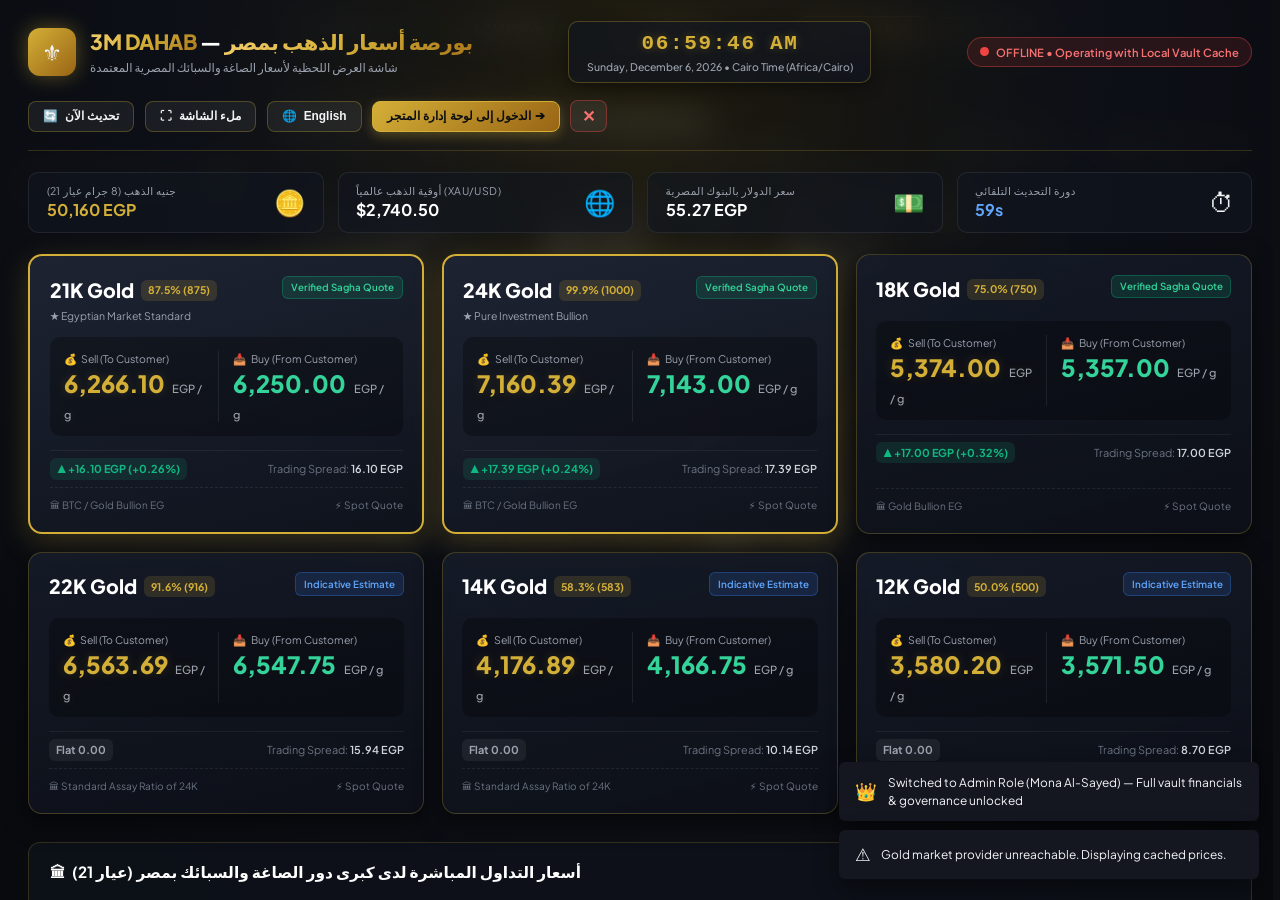
==== commit 2fb9dfc9: "feat: add strong background blur overlay with backdrop-filter and scroll lock for gold popup" ====
--- a/index.html
+++ b/index.html
@@ -13,10 +13,13 @@
   <link rel="stylesheet" href="css/variables.css">
   <link rel="stylesheet" href="css/style.css">
 </head>
-<body>
+<body class="gold-popup-open">
+
+  <!-- ==================== GOLD PRICES POPUP OVERLAY BACKDROP ==================== -->
+  <div id="gold-popup-overlay" class="gold-popup-overlay active" onclick="closeMarketScreen()" aria-hidden="true"></div>
 
   <!-- ==================== FULL-SCREEN EGYPTIAN GOLD MARKET PRICES DASHBOARD ==================== -->
-  <div id="gold-market-screen" class="gold-market-fullscreen active" role="dialog" aria-label="Egyptian Gold Market Prices Display">
+  <div id="gold-market-screen" class="gold-market-fullscreen gold-popup active" role="dialog" aria-modal="true" aria-label="Egyptian Gold Market Prices Display">
     <!-- Header -->
     <header class="gmd-header">
       <div class="gmd-brand-block">
@@ -55,6 +58,7 @@
         <button class="gmd-btn gmd-btn-primary" id="gmd-btn-enter-dash" title="الانتقال للوحة إدارة الصاغة" onclick="closeMarketScreen()">
           <span data-i18n="gmd_enter_dash">الدخول إلى لوحة إدارة المتجر ➔</span>
         </button>
+        <button class="gmd-btn" id="gmd-btn-close-x" title="إغلاق الشاشة (Close ESC)" onclick="closeMarketScreen()" aria-label="Close" style="padding: 0.5rem 0.8rem; font-size: 1.15rem; line-height: 1; border-color: rgba(239, 68, 68, 0.4); color: #f87171;">✕</button>
       </div>
     </header>
 
--- a/css/style.css
+++ b/css/style.css
@@ -1489,15 +1489,56 @@
 }
 
 /* ==========================================================================
-   13. Full-Screen Egyptian Gold Market Prices Dashboard
+/* ==========================================================================
+   13. Full-Screen Egyptian Gold Market Prices Dashboard & Blur Overlay
    ========================================================================== */
+
+/* Disable background scrolling while gold popup is open */
+body.gold-popup-open {
+  overflow: hidden !important;
+}
+
+/* Semi-transparent dark overlay with strong 16px background blur covering entire viewport */
+.gold-popup-overlay {
+  position: fixed;
+  inset: 0;
+  width: 100vw;
+  height: 100vh;
+  z-index: 9998;
+  background: rgba(8, 10, 14, 0.88); /* Baseline fallback for unsupported browsers */
+  background: rgba(0, 0, 0, 0.55);
+  backdrop-filter: blur(16px);
+  -webkit-backdrop-filter: blur(16px);
+  display: none;
+  opacity: 0;
+  visibility: hidden;
+  pointer-events: none;
+  transition: opacity 0.3s cubic-bezier(0.16, 1, 0.3, 1), visibility 0.3s ease;
+}
+
+.gold-popup-overlay.active {
+  display: block !important;
+  opacity: 1 !important;
+  visibility: visible !important;
+  pointer-events: auto !important;
+}
+
+/* Fallback background color for browsers that do not support backdrop-filter */
+@supports not ((backdrop-filter: blur(16px)) or (-webkit-backdrop-filter: blur(16px))) {
+  .gold-popup-overlay {
+    background: rgba(8, 10, 14, 0.92) !important;
+  }
+}
+
+/* Keep the Gold Prices Popup completely sharp and clear, elevated above the overlay */
+.gold-popup,
 .gold-market-fullscreen {
   position: fixed;
   inset: 0;
   width: 100vw;
   height: 100vh;
-  z-index: 10000;
-  background: radial-gradient(ellipse at 50% 8%, rgba(212, 175, 55, 0.15) 0%, rgba(13, 16, 23, 0.98) 55%, #080a0e 100%);
+  z-index: 9999;
+  background: radial-gradient(ellipse at 50% 8%, rgba(212, 175, 55, 0.12) 0%, rgba(13, 16, 23, 0.96) 50%, rgba(8, 10, 14, 0.98) 100%);
   color: #f3f4f6;
   overflow-y: auto;
   display: flex;
@@ -1505,17 +1546,23 @@
   opacity: 0;
   visibility: hidden;
   pointer-events: none;
-  transition: opacity 0.4s cubic-bezier(0.16, 1, 0.3, 1), visibility 0.4s ease;
+  transition: opacity 0.35s cubic-bezier(0.16, 1, 0.3, 1), visibility 0.35s ease;
   padding: 1.5rem 2rem;
   box-sizing: border-box;
-}
-
-.gold-market-fullscreen.active {
+  backdrop-filter: none !important;
+  -webkit-backdrop-filter: none !important;
+  filter: none !important;
+  -webkit-font-smoothing: antialiased;
+  -moz-osx-font-smoothing: grayscale;
+}
+
+.gold-market-fullscreen.active,
+.gold-popup.active {
   display: flex !important;
   opacity: 1 !important;
   visibility: visible !important;
   pointer-events: auto !important;
-  z-index: 999999 !important;
+  z-index: 9999 !important;
 }
 
 /* Floating quick access button to open market screen anytime */
@@ -1523,7 +1570,7 @@
   position: fixed;
   bottom: 2rem;
   right: 2rem;
-  z-index: 9999;
+  z-index: 9990;
   background: rgba(18, 21, 29, 0.95);
   border: 1.5px solid var(--gold-primary, #d4af37);
   color: var(--text-main, #fff);
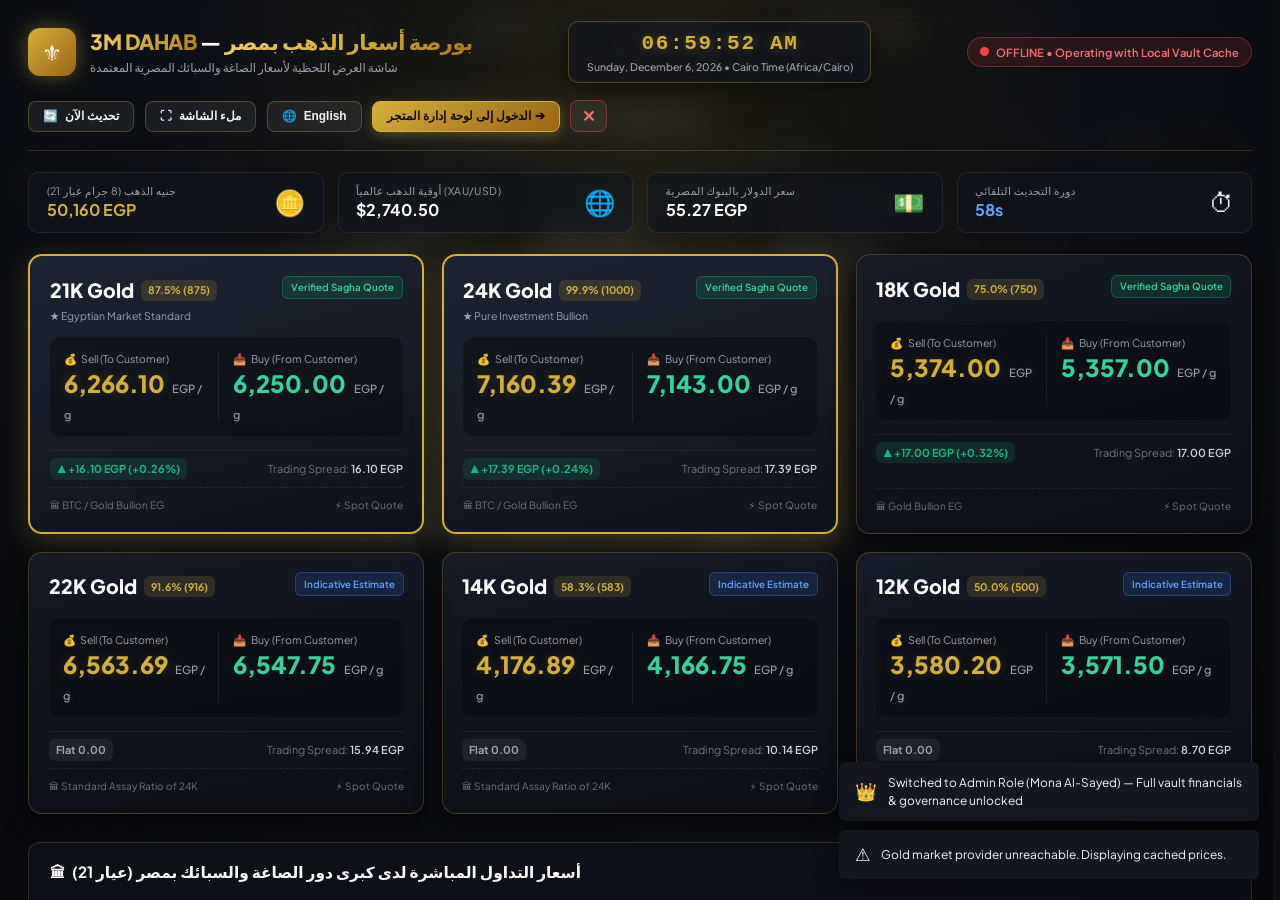
==== commit 9f0aa0a1: "feat: complete secure Admin Control Center across all 9 modules with RBAC, PIN security, and license" ====
--- a/index.html
+++ b/index.html
@@ -1354,12 +1354,13 @@
     </main>
 
     <!-- ==================== VIEW 10: ADMIN EXECUTIVE COMMAND CENTER (Admin Only) ==================== -->
+    <!-- ==================== VIEW 10: ADMIN CONTROL CENTER (Complete 9 Modules) ==================== -->
     <main id="view-admin" class="view-container">
       <div class="page-header">
         <div>
           <div class="page-eyebrow" data-i18n="admin_eyebrow">EXECUTIVE COMMAND • CAIRO CENTRAL VAULT • ROOT CLEARANCE LEVEL 3</div>
-          <h1 class="page-title" data-i18n="admin_title">Admin Executive Command Center</h1>
-          <p class="page-subtitle" data-i18n="admin_subtitle">Shop ownership governance, live pricing recalibration, staff RBAC, physical vault audit, and ETA compliance.</p>
+          <h1 class="page-title" data-i18n="admin_title">Admin Control Center</h1>
+          <p class="page-subtitle" data-i18n="admin_subtitle">Complete governance over products, employees, RBAC permissions, gold feed API keys, login PINs, licensing, and immutable audit logs.</p>
         </div>
         <div class="page-actions">
           <button class="btn btn-secondary" onclick="syncAdminLiveRates()" style="border-color:var(--gold-primary); color:var(--gold-primary); font-weight:700;">
@@ -1374,404 +1375,747 @@
         </div>
       </div>
 
-      <!-- 4 Top Executive Metric Cards -->
-      <div class="metrics-grid">
-        <div class="metric-card">
-          <div class="metric-header">
-            <span class="metric-label" data-i18n="admin_metric_vault_nav">VAULT NET ASSET VALUE (NAV)</span>
-            <span class="metric-badge" style="background:var(--gold-badge); color:var(--gold-primary);">SECURE • 999.9</span>
-          </div>
-          <div class="metric-val" id="admin-vault-nav">42,650,800 <small>EGP</small></div>
-          <div class="metric-footer">
-            <span data-i18n="admin_pure_gold_backed">14,210.50g Fine 24K Gold Backed</span>
-          </div>
-        </div>
-
-        <div class="metric-card">
-          <div class="metric-header">
-            <span class="metric-label" data-i18n="admin_metric_pos_margin">TODAY'S POS SALES & MARGIN</span>
-            <span class="metric-badge">+17.8% YoY</span>
-          </div>
-          <div class="metric-val">485,200 <small>EGP</small></div>
-          <div class="metric-footer">
-            <span style="color:var(--emerald-live);" data-i18n="admin_realized_fabrique">Net Workmanship: +86,400 EGP</span>
-          </div>
-        </div>
-
-        <div class="metric-card">
-          <div class="metric-header">
-            <span class="metric-label" data-i18n="admin_metric_terminals">ACTIVE WORKSTATIONS & RBAC</span>
-            <span class="metric-badge" style="background:rgba(59, 130, 246, 0.15); color:#60a5fa;">ONLINE</span>
-          </div>
-          <div class="metric-val">3 <small data-i18n="admin_staff_registered">STAFF</small> / 2 <small data-i18n="admin_terminals_active">POS</small></div>
-          <div class="metric-footer">
-            <span data-i18n="admin_tls_security">Encrypted TLS 1.3 • Cairo Hub</span>
-          </div>
-        </div>
-
-        <div class="metric-card">
-          <div class="metric-header">
-            <span class="metric-label" data-i18n="admin_metric_compliance">ETA TAX & ASSAY HALLMARK</span>
-            <span class="metric-badge" style="background:rgba(16, 185, 129, 0.15); color:var(--emerald-live);">ETA 14% ACTIVE</span>
-          </div>
-          <div class="metric-val" style="color:var(--emerald-live);">100% <small data-i18n="admin_compliant">COMPLIANT</small></div>
-          <div class="metric-footer">
-            <span data-i18n="admin_official_hallmark">Official Laser Assay Enforced</span>
-          </div>
-        </div>
-      </div>
-
-      <!-- Admin Modules 2-Column Responsive Grid -->
-      <div class="admin-modules-grid">
-
-        <!-- Module 1: Gold Pricing Master Levers -->
-        <div class="card-panel admin-feature-card">
+      <!-- 9 Modules Executive Tab Navigation -->
+      <div class="admin-tab-nav" role="tablist">
+        <button class="admin-tab-btn active" id="tab-btn-overview" onclick="switchAdminTab('overview')">
+          📊 <span data-i18n="admin_tab_overview">1. Overview</span>
+        </button>
+        <button class="admin-tab-btn" id="tab-btn-products" onclick="switchAdminTab('products')">
+          💎 <span data-i18n="admin_tab_products">2. Products</span>
+        </button>
+        <button class="admin-tab-btn" id="tab-btn-employees" onclick="switchAdminTab('employees')">
+          👥 <span data-i18n="admin_tab_employees">3. Employees</span>
+        </button>
+        <button class="admin-tab-btn" id="tab-btn-permissions" onclick="switchAdminTab('permissions')">
+          🛡 <span data-i18n="admin_tab_permissions">4. Roles & RBAC</span>
+        </button>
+        <button class="admin-tab-btn" id="tab-btn-apikeys" onclick="switchAdminTab('apikeys')">
+          🔑 <span data-i18n="admin_tab_apikeys">5. API Key Management</span>
+        </button>
+        <button class="admin-tab-btn" id="tab-btn-credentials" onclick="switchAdminTab('credentials')">
+          🔐 <span data-i18n="admin_tab_credentials">6. Credentials & PINs</span>
+        </button>
+        <button class="admin-tab-btn" id="tab-btn-license" onclick="switchAdminTab('license')">
+          📜 <span data-i18n="admin_tab_license">7. Software License</span>
+        </button>
+        <button class="admin-tab-btn" id="tab-btn-audit" onclick="switchAdminTab('audit')">
+          📋 <span data-i18n="admin_tab_audit">8. Security Audit</span>
+        </button>
+        <button class="admin-tab-btn" id="tab-btn-settings" onclick="switchAdminTab('settings')">
+          ⚙ <span data-i18n="admin_tab_settings">9. System Settings</span>
+        </button>
+      </div>
+
+      <!-- ==================== TAB 1: OVERVIEW ==================== -->
+      <div id="admin-tab-overview" class="admin-tab-panel active">
+        <!-- 6 Executive Summary Metric Cards -->
+        <div class="metrics-grid" style="grid-template-columns: repeat(auto-fit, minmax(220px, 1fr)); margin-bottom:1.5rem;">
+          <div class="metric-card">
+            <div class="metric-header">
+              <span class="metric-label" data-i18n="admin_metric_active_products">ACTIVE VAULT PRODUCTS</span>
+              <span class="metric-badge" style="background:var(--gold-badge); color:var(--gold-primary);">CATALOG</span>
+            </div>
+            <div class="metric-val" id="admin-summary-active-products">-- <small>PIECES</small></div>
+            <div class="metric-footer">
+              <span id="admin-summary-archived-products" style="color:var(--text-muted);">0 Archived</span>
+            </div>
+          </div>
+
+          <div class="metric-card">
+            <div class="metric-header">
+              <span class="metric-label" data-i18n="admin_metric_active_staff">ACTIVE EMPLOYEES</span>
+              <span class="metric-badge" style="background:rgba(59, 130, 246, 0.15); color:#60a5fa;">RBAC ON</span>
+            </div>
+            <div class="metric-val" id="admin-summary-active-staff">-- <small>USERS</small></div>
+            <div class="metric-footer">
+              <span id="admin-summary-total-staff" style="color:var(--text-muted);">Total 3 Staff Accounts</span>
+            </div>
+          </div>
+
+          <div class="metric-card">
+            <div class="metric-header">
+              <span class="metric-label" data-i18n="admin_metric_low_stock">LOW-STOCK ALERTS</span>
+              <span class="metric-badge" id="admin-summary-stock-badge" style="background:rgba(245, 158, 11, 0.15); color:#fbbf24;">MONITOR</span>
+            </div>
+            <div class="metric-val" id="admin-summary-low-stock" style="color:#fbbf24;">0 <small>ALERTS</small></div>
+            <div class="metric-footer">
+              <span style="color:var(--text-muted);">Automatic Reorder Threshold</span>
+            </div>
+          </div>
+
+          <div class="metric-card">
+            <div class="metric-header">
+              <span class="metric-label" data-i18n="admin_metric_license">SOFTWARE LICENSE</span>
+              <span class="metric-badge" id="admin-summary-license-badge" style="background:rgba(16, 185, 129, 0.15); color:var(--emerald-live);">ENTERPRISE</span>
+            </div>
+            <div class="metric-val" id="admin-summary-license-status" style="font-size:1.15rem; color:var(--emerald-live);">ACTIVE</div>
+            <div class="metric-footer">
+              <span id="admin-summary-license-to" style="color:var(--text-muted);">3M Dahab Central Vault</span>
+            </div>
+          </div>
+
+          <div class="metric-card">
+            <div class="metric-header">
+              <span class="metric-label" data-i18n="admin_metric_api">GOLD FEED PROVIDER</span>
+              <span class="metric-badge" id="admin-summary-api-badge" style="background:rgba(16, 185, 129, 0.15); color:var(--emerald-live);">CONNECTED</span>
+            </div>
+            <div class="metric-val" id="admin-summary-api-provider" style="font-size:1.05rem;">getdaleelak.com</div>
+            <div class="metric-footer">
+              <span id="admin-summary-api-tested" style="color:var(--text-muted);">Verified 200 OK</span>
+            </div>
+          </div>
+
+          <div class="metric-card">
+            <div class="metric-header">
+              <span class="metric-label" data-i18n="admin_metric_vault_nav">VAULT VALUATION (NAV)</span>
+              <span class="metric-badge" style="background:var(--gold-badge); color:var(--gold-primary);">SECURE • 999.9</span>
+            </div>
+            <div class="metric-val" id="admin-vault-nav">42,650,800 <small>EGP</small></div>
+            <div class="metric-footer">
+              <span data-i18n="admin_pure_gold_backed">14,210.50g Fine 24K Gold Backed</span>
+            </div>
+          </div>
+        </div>
+
+        <div class="admin-modules-grid">
+          <!-- Module: Gold Pricing Master Engine -->
+          <div class="card-panel admin-feature-card">
+            <div class="panel-header">
+              <div class="panel-title" style="color:var(--gold-primary);">
+                ⚜ <span data-i18n="admin_pricing_title">Gold Pricing Master Engine</span>
+              </div>
+              <span class="badge-status-pill live" id="admin-feed-badge">
+                <span class="live-dot"></span>
+                <span data-i18n="admin_feed_connected">Daleelak Live Feed Connected</span>
+              </span>
+            </div>
+            <p style="font-size:0.82rem; color:var(--text-muted); margin-bottom:1rem;" data-i18n="admin_pricing_desc">
+              Direct executive override for base 24K bullion spot price. Updates cascade instantaneously to 18K, 21K, 22K, 24K, and 3,842 catalog jewelry pieces.
+            </p>
+
+            <div style="background:var(--bg-surface-subtle); padding:1rem; border-radius:var(--radius-sm); border:1px solid var(--border-subtle); margin-bottom:1rem;">
+              <div style="display:flex; justify-content:space-between; align-items:center; flex-wrap:wrap; gap:0.75rem;">
+                <div>
+                  <label style="font-size:0.75rem; text-transform:uppercase; color:var(--text-muted); display:block; margin-bottom:0.25rem;" data-i18n="admin_base_24k_label">
+                    Master 24K Spot Benchmark (EGP / Gram)
+                  </label>
+                  <div style="display:flex; align-items:center; gap:0.5rem;">
+                    <input type="number" id="admin-master-24k-input" class="form-input" style="font-size:1.15rem; font-weight:800; color:var(--gold-primary); width:180px;" value="3420.00" step="5">
+                    <span style="font-weight:700; color:var(--text-muted);">EGP</span>
+                  </div>
+                </div>
+                <div style="display:flex; gap:0.5rem;">
+                  <button class="btn btn-primary" onclick="applyAdminGoldRecalibration()" style="padding:0.6rem 1rem;">
+                    ⚡ <span data-i18n="admin_apply_recalibration">Recalibrate & Cascade</span>
+                  </button>
+                </div>
+              </div>
+
+              <!-- Cascade Preview Pills -->
+              <div style="display:grid; grid-template-columns:repeat(auto-fit, minmax(110px, 1fr)); gap:0.5rem; margin-top:1rem;">
+                <div class="admin-rate-pill">
+                  <span class="rate-purity">24K (99.9%)</span>
+                  <strong id="admin-rate-24k" class="rate-val">3,420 EGP</strong>
+                </div>
+                <div class="admin-rate-pill">
+                  <span class="rate-purity">22K (91.6%)</span>
+                  <strong id="admin-rate-22k" class="rate-val">3,135 EGP</strong>
+                </div>
+                <div class="admin-rate-pill highlight">
+                  <span class="rate-purity">21K (87.5%)</span>
+                  <strong id="admin-rate-21k" class="rate-val">2,992.5 EGP</strong>
+                </div>
+                <div class="admin-rate-pill">
+                  <span class="rate-purity">18K (75.0%)</span>
+                  <strong id="admin-rate-18k" class="rate-val">2,565 EGP</strong>
+                </div>
+                <div class="admin-rate-pill">
+                  <span class="rate-purity">14K (58.3%)</span>
+                  <strong id="admin-rate-14k" class="rate-val">1,995 EGP</strong>
+                </div>
+                <div class="admin-rate-pill highlight">
+                  <span class="rate-purity">Gold Pound (8g 21K)</span>
+                  <strong id="admin-rate-pound" class="rate-val">23,940 EGP</strong>
+                </div>
+              </div>
+            </div>
+
+            <div style="display:flex; justify-content:space-between; align-items:center; flex-wrap:wrap; gap:0.5rem;">
+              <span style="font-size:0.75rem; color:var(--text-muted);" data-i18n="admin_sync_footnote">
+                Cascades affect all active POS registers, retail quotes, and scrap buy-back calculators.
+              </span>
+              <button class="btn btn-secondary" onclick="syncAdminLiveRates()" style="padding:0.35rem 0.75rem; font-size:0.75rem;">
+                🌐 <span data-i18n="admin_use_sagha_live">Use Egyptian Sagha Live Rate</span>
+              </button>
+            </div>
+          </div>
+
+          <!-- Module: Physical Vault Audit Scan -->
+          <div class="card-panel admin-feature-card">
+            <div class="panel-header">
+              <div class="panel-title" style="color:var(--gold-primary);">
+                ⚖ <span data-i18n="admin_vault_audit_title">Physical Vault Audit & Hydrostatic Assay</span>
+              </div>
+              <span class="badge-status-pill ready" id="admin-audit-status-badge">
+                <span class="live-dot" style="background:var(--emerald-live);"></span>
+                <span data-i18n="admin_audit_ready">RECONCILED • 0.000g Variance</span>
+              </span>
+            </div>
+            <p style="font-size:0.82rem; color:var(--text-muted); margin-bottom:1rem;" data-i18n="admin_vault_audit_desc">
+              Automated cryptographic cross-check between digital book weight, RFID safe sensors, and hydrostatic density scale.
+            </p>
+
+            <div class="audit-reconciliation-card">
+              <div class="audit-col">
+                <span class="audit-label" data-i18n="admin_book_weight">ERP Book Weight</span>
+                <strong class="audit-val">14,210.50 <small>g</small></strong>
+                <span class="audit-sub">3,842 Vault Pieces</span>
+              </div>
+              <div class="audit-col divider">
+                <span class="audit-label" data-i18n="admin_scanned_weight">Hydrostatic Scanned</span>
+                <strong class="audit-val" id="admin-scanned-wt">14,210.50 <small>g</small></strong>
+                <span class="audit-sub">Mettler USB Verified</span>
+              </div>
+              <div class="audit-col">
+                <span class="audit-label" data-i18n="admin_variance">Weight Variance</span>
+                <strong class="audit-val" style="color:var(--emerald-live);" id="admin-variance-val">0.000 <small>g (0.00%)</small></strong>
+                <span class="audit-sub" style="color:var(--emerald-live);" data-i18n="admin_perfect_match">Perfect Match</span>
+              </div>
+            </div>
+
+            <div id="admin-audit-progress-container" style="display:none; margin:1rem 0;">
+              <div style="display:flex; justify-content:space-between; font-size:0.75rem; margin-bottom:0.25rem;">
+                <span id="admin-audit-progress-text" data-i18n="admin_scanning_rfid">Scanning RFID Trays & Hydrostatic Density...</span>
+                <span id="admin-audit-progress-percent">0%</span>
+              </div>
+              <div class="admin-progress-bar">
+                <div class="admin-progress-fill" id="admin-audit-progress-fill"></div>
+              </div>
+            </div>
+
+            <div style="display:flex; gap:0.75rem; flex-wrap:wrap; margin-top:1rem;">
+              <button class="btn btn-primary" id="btn-run-vault-audit" onclick="runPhysicalVaultAudit()">
+                🔬 <span data-i18n="admin_btn_run_audit">Initiate Hydrostatic & RFID Audit Scan</span>
+              </button>
+              <button class="btn btn-secondary" onclick="downloadAuditCertificate()">
+                📜 <span data-i18n="admin_btn_cert">Download Audit Certificate</span>
+              </button>
+            </div>
+          </div>
+        </div>
+
+        <!-- Recent Activities Feed on Overview -->
+        <div class="card-panel" style="margin-top:1.5rem;">
           <div class="panel-header">
             <div class="panel-title" style="color:var(--gold-primary);">
-              ⚜ <span data-i18n="admin_pricing_title">Gold Pricing Master Engine</span>
-            </div>
-            <span class="badge-status-pill live" id="admin-feed-badge">
-              <span class="live-dot"></span>
-              <span data-i18n="admin_feed_connected">Daleelak Live Feed Connected</span>
-            </span>
-          </div>
-          <p style="font-size:0.82rem; color:var(--text-muted); margin-bottom:1rem;" data-i18n="admin_pricing_desc">
-            Direct executive override for base 24K bullion spot price. Updates cascade instantaneously to 18K, 21K, 22K, 24K, and 3,842 catalog jewelry pieces.
-          </p>
-
-          <div style="background:var(--bg-surface-subtle); padding:1rem; border-radius:var(--radius-sm); border:1px solid var(--border-subtle); margin-bottom:1rem;">
-            <div style="display:flex; justify-content:space-between; align-items:center; flex-wrap:wrap; gap:0.75rem;">
-              <div>
-                <label style="font-size:0.75rem; text-transform:uppercase; color:var(--text-muted); display:block; margin-bottom:0.25rem;" data-i18n="admin_base_24k_label">
-                  Master 24K Spot Benchmark (EGP / Gram)
-                </label>
-                <div style="display:flex; align-items:center; gap:0.5rem;">
-                  <input type="number" id="admin-master-24k-input" class="form-input" style="font-size:1.15rem; font-weight:800; color:var(--gold-primary); width:180px;" value="3420.00" step="5">
-                  <span style="font-weight:700; color:var(--text-muted);">EGP</span>
-                </div>
-              </div>
-              <div style="display:flex; gap:0.5rem;">
-                <button class="btn btn-primary" onclick="applyAdminGoldRecalibration()" style="padding:0.6rem 1rem;">
-                  ⚡ <span data-i18n="admin_apply_recalibration">Recalibrate & Cascade</span>
-                </button>
-              </div>
-            </div>
-
-            <!-- Cascade Preview Pills -->
-            <div style="display:grid; grid-template-columns:repeat(auto-fit, minmax(110px, 1fr)); gap:0.5rem; margin-top:1rem;">
-              <div class="admin-rate-pill">
-                <span class="rate-purity">24K (99.9%)</span>
-                <strong id="admin-rate-24k" class="rate-val">3,420 EGP</strong>
-              </div>
-              <div class="admin-rate-pill">
-                <span class="rate-purity">22K (91.6%)</span>
-                <strong id="admin-rate-22k" class="rate-val">3,135 EGP</strong>
-              </div>
-              <div class="admin-rate-pill highlight">
-                <span class="rate-purity">21K (87.5%)</span>
-                <strong id="admin-rate-21k" class="rate-val">2,992.5 EGP</strong>
-              </div>
-              <div class="admin-rate-pill">
-                <span class="rate-purity">18K (75.0%)</span>
-                <strong id="admin-rate-18k" class="rate-val">2,565 EGP</strong>
-              </div>
-              <div class="admin-rate-pill">
-                <span class="rate-purity">14K (58.3%)</span>
-                <strong id="admin-rate-14k" class="rate-val">1,995 EGP</strong>
-              </div>
-              <div class="admin-rate-pill highlight">
-                <span class="rate-purity">Gold Pound (8g 21K)</span>
-                <strong id="admin-rate-pound" class="rate-val">23,940 EGP</strong>
-              </div>
-            </div>
-          </div>
-
-          <div style="display:flex; justify-content:space-between; align-items:center; flex-wrap:wrap; gap:0.5rem;">
-            <span style="font-size:0.75rem; color:var(--text-muted);" data-i18n="admin_sync_footnote">
-              Cascades affect all active POS registers, retail quotes, and scrap buy-back calculators.
-            </span>
-            <button class="btn btn-secondary" onclick="fetchAndApplySaghaFeed()" style="padding:0.35rem 0.75rem; font-size:0.75rem;">
-              🌐 <span data-i18n="admin_use_sagha_live">Use Egyptian Sagha Live Rate</span>
-            </button>
-          </div>
-        </div>
-
-        <!-- Module 2: Staff & RBAC Management -->
-        <div class="card-panel admin-feature-card">
-          <div class="panel-header">
-            <div class="panel-title" style="color:var(--gold-primary);">
-              🛡 <span data-i18n="admin_staff_title">Staff Accounts & Workstations</span>
-            </div>
-            <button class="btn btn-primary" onclick="openStaffModal()" style="padding:0.35rem 0.75rem; font-size:0.78rem;">
-              + <span data-i18n="admin_btn_add_staff">Add Staff</span>
-            </button>
-          </div>
-          <p style="font-size:0.82rem; color:var(--text-muted); margin-bottom:0.75rem;" data-i18n="admin_staff_desc">
-            Manage terminal logins, role-based security clearances, appraiser assignments, and credential resets.
-          </p>
-
-          <div class="table-responsive">
-            <table class="vault-table" style="font-size:0.82rem;">
-              <thead>
-                <tr>
-                  <th data-i18n="th_staff_member">STAFF MEMBER</th>
-                  <th data-i18n="th_role">ROLE</th>
-                  <th data-i18n="th_terminal">TERMINAL</th>
-                  <th data-i18n="th_action">ACTION</th>
-                </tr>
-              </thead>
-              <tbody id="admin-staff-tbody">
-                <tr>
-                  <td>
-                    <strong>Mona Al-Sayed</strong>
-                    <div style="font-size:0.7rem; color:var(--text-muted);">admin@stockpilot.com</div>
-                  </td>
-                  <td><span class="badge-gold">👑 OWNER</span></td>
-                  <td>Master Terminal #01</td>
-                  <td>
-                    <span style="color:var(--text-muted); font-size:0.75rem;" data-i18n="admin_primary_key">Master Root</span>
-                  </td>
-                </tr>
-                <tr>
-                  <td>
-                    <strong>Tariq Al-Fahim</strong>
-                    <div style="font-size:0.7rem; color:var(--text-muted);">cashier@stockpilot.com</div>
-                  </td>
-                  <td><span class="badge-emerald">👤 CASHIER</span></td>
-                  <td>Counter #04</td>
-                  <td>
-                    <button class="btn btn-secondary" onclick="resetStaffPin('Tariq Al-Fahim')" style="padding:0.2rem 0.5rem; font-size:0.72rem;">
-                      🔑 <span data-i18n="admin_reset_pin">Reset PIN</span>
-                    </button>
-                  </td>
-                </tr>
-                <tr>
-                  <td>
-                    <strong>Youssef Tamer</strong>
-                    <div style="font-size:0.7rem; color:var(--text-muted);">youssef@stockpilot.com</div>
-                  </td>
-                  <td><span class="badge-blue">👤 GOLDSMITH</span></td>
-                  <td>Bench #02</td>
-                  <td>
-                    <button class="btn btn-secondary" onclick="resetStaffPin('Youssef Tamer')" style="padding:0.2rem 0.5rem; font-size:0.72rem;">
-                      🔑 <span data-i18n="admin_reset_pin">Reset PIN</span>
-                    </button>
-                  </td>
-                </tr>
-              </tbody>
-            </table>
-          </div>
-        </div>
-
-        <!-- Module 3: Physical Vault Audit & Hydrostatic Assay Reconciliation -->
-        <div class="card-panel admin-feature-card">
-          <div class="panel-header">
-            <div class="panel-title" style="color:var(--gold-primary);">
-              ⚖ <span data-i18n="admin_vault_audit_title">Physical Vault Audit & Hydrostatic Assay</span>
-            </div>
-            <span class="badge-status-pill ready" id="admin-audit-status-badge">
-              <span class="live-dot" style="background:var(--emerald-live);"></span>
-              <span data-i18n="admin_audit_ready">RECONCILED • 0.000g Variance</span>
-            </span>
-          </div>
-          <p style="font-size:0.82rem; color:var(--text-muted); margin-bottom:1rem;" data-i18n="admin_vault_audit_desc">
-            Automated cryptographic cross-check between ERP digital book weight, RFID safe sensors, and digital precision scale.
-          </p>
-
-          <div class="audit-reconciliation-card">
-            <div class="audit-col">
-              <span class="audit-label" data-i18n="admin_book_weight">ERP Book Weight</span>
-              <strong class="audit-val">14,210.50 <small>g</small></strong>
-              <span class="audit-sub">3,842 Vault Pieces</span>
-            </div>
-            <div class="audit-col divider">
-              <span class="audit-label" data-i18n="admin_scanned_weight">Hydrostatic Scanned</span>
-              <strong class="audit-val" id="admin-scanned-wt">14,210.50 <small>g</small></strong>
-              <span class="audit-sub">Mettler USB Verified</span>
-            </div>
-            <div class="audit-col">
-              <span class="audit-label" data-i18n="admin_variance">Weight Variance</span>
-              <strong class="audit-val" style="color:var(--emerald-live);" id="admin-variance-val">0.000 <small>g (0.00%)</small></strong>
-              <span class="audit-sub" style="color:var(--emerald-live);" data-i18n="admin_perfect_match">Perfect Match</span>
-            </div>
-          </div>
-
-          <div id="admin-audit-progress-container" style="display:none; margin:1rem 0;">
-            <div style="display:flex; justify-content:space-between; font-size:0.75rem; margin-bottom:0.25rem;">
-              <span id="admin-audit-progress-text" data-i18n="admin_scanning_rfid">Scanning RFID Trays & Hydrostatic Density...</span>
-              <span id="admin-audit-progress-percent">0%</span>
-            </div>
-            <div class="admin-progress-bar">
-              <div class="admin-progress-fill" id="admin-audit-progress-fill"></div>
-            </div>
-          </div>
-
-          <div style="display:flex; gap:0.75rem; flex-wrap:wrap; margin-top:1rem;">
-            <button class="btn btn-primary" id="btn-run-vault-audit" onclick="runPhysicalVaultAudit()">
-              🔬 <span data-i18n="admin_btn_run_audit">Initiate Hydrostatic & RFID Audit Scan</span>
-            </button>
-            <button class="btn btn-secondary" onclick="downloadAuditCertificate()">
-              📜 <span data-i18n="admin_btn_cert">Download Audit Certificate</span>
-            </button>
-          </div>
-        </div>
-
-        <!-- Module 4: ETA Tax & Regulatory Compliance -->
-        <div class="card-panel admin-feature-card">
-          <div class="panel-header">
-            <div class="panel-title" style="color:var(--gold-primary);">
-              🏛 <span data-i18n="admin_compliance_title">Egyptian Tax Authority (ETA) & Hallmarking</span>
-            </div>
-            <span class="badge-status-pill live">
-              <span class="live-dot"></span>
-              <span data-i18n="admin_eta_active">ETA Registered</span>
-            </span>
-          </div>
-          <p style="font-size:0.82rem; color:var(--text-muted); margin-bottom:1rem;" data-i18n="admin_compliance_desc">
-            Governs value-added taxation (14% VAT on making charges only per Egyptian Law #67/2016), cashier discount caps, and official Assay Directorate credentials.
-          </p>
-
-          <form id="admin-policy-form" onsubmit="saveAdminPolicy(event)">
-            <div style="display:grid; grid-template-columns:1fr 1fr; gap:1rem; margin-bottom:1rem;">
-              <div class="form-group" style="margin-bottom:0;">
-                <label data-i18n="admin_vat_making_label">ETA VAT on Making Charges (%)</label>
-                <input type="number" id="admin-vat-rate" class="form-input" value="14.0" step="0.5" required>
-              </div>
-              <div class="form-group" style="margin-bottom:0;">
-                <label data-i18n="admin_max_discount_label">Max Cashier Discount Cap (%)</label>
-                <input type="number" id="admin-max-discount" class="form-input" value="5.0" step="0.5" required>
-              </div>
-            </div>
-
-            <div style="background:var(--bg-surface-subtle); padding:0.85rem; border-radius:var(--radius-sm); border:1px solid var(--border-subtle); margin-bottom:1rem;">
-              <label style="display:flex; align-items:center; gap:0.5rem; cursor:pointer; font-size:0.82rem;">
-                <input type="checkbox" id="admin-laser-hallmark-toggle" checked style="accent-color:var(--gold-primary); width:16px; height:16px;">
-                <span data-i18n="admin_require_hallmark">Enforce Egyptian Stamp & Assay Directorate (مصلحة الدمغة والموازين) Laser QR on Invoices</span>
-              </label>
-            </div>
-
-            <button type="submit" class="btn btn-secondary" style="border-color:var(--gold-primary); color:var(--gold-primary); font-weight:700;">
-              ✓ <span data-i18n="admin_save_policy">Save Policy & Broadcast to Terminals</span>
-            </button>
-          </form>
-        </div>
-
-        <!-- Module 5: Master Credentials & Security Vault -->
-        <div class="card-panel admin-feature-card">
-          <div class="panel-header">
-            <div class="panel-title" style="color:var(--gold-primary);">
-              🔐 <span data-i18n="admin_credentials_title">System Master Credentials & Security</span>
-            </div>
-            <span class="badge-status-pill ready">
-              <span data-i18n="admin_auth_active">Auth Active</span>
-            </span>
-          </div>
-          <p style="font-size:0.82rem; color:var(--text-muted); margin-bottom:1rem;" data-i18n="admin_credentials_desc">
-            Pre-configured production accounts for testing executive authority and cashier workflows.
-          </p>
-
-          <div class="admin-creds-container">
-            <div class="admin-cred-row">
-              <div class="cred-info">
-                <div class="cred-title">
-                  <span class="badge-gold" style="font-size:0.7rem;">ADMIN ACCOUNT</span>
-                  <strong>Mona Al-Sayed (Shop Owner)</strong>
-                </div>
-                <div class="cred-fields">
-                  <div><span class="cred-label">Email:</span> <code class="cred-code">admin@stockpilot.com</code></div>
-                  <div style="display:flex; align-items:center; gap:0.35rem;">
-                    <span class="cred-label">Password:</span>
-                    <input type="password" id="admin-pass-reveal" class="cred-pass-input" value="AdminPass123!" readonly>
-                    <button type="button" class="btn-icon-sm" onclick="toggleAdminPassVisibility()" title="Show/Hide Password">👁</button>
-                    <button type="button" class="btn-icon-sm" onclick="copyAdminCredential('AdminPass123!')" title="Copy Password">📋</button>
-                  </div>
-                </div>
-              </div>
-              <button class="btn btn-secondary" onclick="quickSetRole('ADMIN')" style="padding:0.35rem 0.75rem; font-size:0.75rem; border-color:var(--gold-primary); color:var(--gold-primary);">
-                ⚡ <span data-i18n="admin_activate_admin">Activate Admin</span>
-              </button>
-            </div>
-
-            <div class="admin-cred-row" style="margin-top:0.75rem;">
-              <div class="cred-info">
-                <div class="cred-title">
-                  <span class="badge-emerald" style="font-size:0.7rem;">CASHIER ACCOUNT</span>
-                  <strong>Tariq Al-Fahim (Senior Appraiser)</strong>
-                </div>
-                <div class="cred-fields">
-                  <div><span class="cred-label">Email:</span> <code class="cred-code">cashier@stockpilot.com</code></div>
-                  <div style="display:flex; align-items:center; gap:0.35rem;">
-                    <span class="cred-label">Password:</span>
-                    <input type="password" id="cashier-pass-reveal" class="cred-pass-input" value="CashierPass123!" readonly>
-                    <button type="button" class="btn-icon-sm" onclick="toggleCashierPassVisibility()" title="Show/Hide Password">👁</button>
-                    <button type="button" class="btn-icon-sm" onclick="copyAdminCredential('CashierPass123!')" title="Copy Password">📋</button>
-                  </div>
-                </div>
-              </div>
-              <button class="btn btn-secondary" onclick="quickSetRole('EMPLOYEE')" style="padding:0.35rem 0.75rem; font-size:0.75rem;">
-                👤 <span data-i18n="admin_activate_cashier">Test Cashier</span>
-              </button>
-            </div>
-          </div>
-
-          <div style="display:flex; justify-content:space-between; align-items:center; margin-top:1rem; padding-top:0.75rem; border-top:1px solid var(--border-subtle); flex-wrap:wrap; gap:0.5rem;">
-            <div style="font-size:0.75rem; color:var(--text-muted);">
-              <span data-i18n="admin_session_key">Session Key:</span> <code>SP-AURUM-2026-X89</code>
-            </div>
-            <button class="btn btn-secondary" onclick="resetDemoData()" style="padding:0.3rem 0.6rem; font-size:0.72rem; color:#ef4444; border-color:rgba(239, 68, 68, 0.3);">
-              ⚠️ <span data-i18n="admin_reset_demo">Reset Atelier Demo Data</span>
-            </button>
-          </div>
-        </div>
-
-        <!-- Module 6: Live Administrative Audit Stream -->
-        <div class="card-panel admin-feature-card">
-          <div class="panel-header">
-            <div class="panel-title" style="color:var(--gold-primary);">
-              📋 <span data-i18n="admin_audit_stream_title">Live Administrative Audit Feed</span>
-            </div>
-            <button class="btn btn-secondary" onclick="switchToView('audit')" style="padding:0.25rem 0.5rem; font-size:0.72rem;">
+              📋 <span data-i18n="admin_audit_stream_title">Recent Administrative Activities</span>
+            </div>
+            <button class="btn btn-secondary" onclick="switchAdminTab('audit')" style="padding:0.3rem 0.6rem; font-size:0.75rem;">
               <span data-i18n="admin_view_full_audit">View Full Audit Ledger ➔</span>
             </button>
           </div>
-          <p style="font-size:0.82rem; color:var(--text-muted); margin-bottom:0.75rem;" data-i18n="admin_audit_stream_desc">
-            Immutable stream of executive configuration updates, spot recalculations, and vault balance adjustments.
-          </p>
-
           <div class="table-responsive">
             <table class="vault-table" style="font-size:0.8rem;">
               <thead>
                 <tr>
                   <th data-i18n="th_timestamp">TIME</th>
-                  <th data-i18n="th_user">ADMIN</th>
+                  <th data-i18n="th_user">ADMIN / CASHIER</th>
                   <th data-i18n="th_action_type">ACTION</th>
                   <th data-i18n="th_details">DETAILS</th>
+                  <th>OUTCOME</th>
                 </tr>
               </thead>
               <tbody id="admin-recent-audit-tbody">
                 <tr>
-                  <td>2026-10-24 15:25</td>
-                  <td>Mona Al-Sayed</td>
-                  <td><strong style="color:var(--gold-primary);">MARKET_FEED_SYNC</strong></td>
-                  <td>Synced live quotes from getdaleelak.com (24K @ 3,420 EGP)</td>
-                </tr>
-                <tr>
-                  <td>2026-10-24 15:10</td>
-                  <td>Mona Al-Sayed</td>
-                  <td><strong style="color:var(--emerald-live);">VAULT_AUDIT_PASS</strong></td>
-                  <td>Hydrostatic assay scan matched 14,210.50g (0.000g variance)</td>
-                </tr>
-                <tr>
-                  <td>2026-10-24 14:45</td>
-                  <td>Mona Al-Sayed</td>
-                  <td><strong style="color:#60a5fa;">POLICY_UPDATE</strong></td>
-                  <td>ETA 14% VAT verified on making charges</td>
+                  <td colspan="5" style="text-align:center; padding:1.5rem; color:var(--text-muted);">Loading recent administrative logs...</td>
                 </tr>
               </tbody>
             </table>
           </div>
         </div>
-
+      </div>
+
+      <!-- ==================== TAB 2: PRODUCTS MANAGEMENT ==================== -->
+      <div id="admin-tab-products" class="admin-tab-panel">
+        <div class="card-panel">
+          <div class="panel-header" style="flex-wrap:wrap; gap:1rem;">
+            <div>
+              <div class="panel-title" style="color:var(--gold-primary); font-size:1.15rem;">
+                💎 <span data-i18n="admin_prod_mgmt_title">Products Management & Inventory Archival</span>
+              </div>
+              <p style="font-size:0.8rem; color:var(--text-muted); margin:0.25rem 0 0 0;" data-i18n="admin_prod_mgmt_subtitle">
+                Manage karats, gross/net weights, making fees, cost prices, quantities, and soft-archive or safely delete pieces.
+              </p>
+            </div>
+            <button class="btn btn-primary" onclick="openAdminProductModal(null)">
+              + <span data-i18n="btn_add_product">Add New Product</span>
+            </button>
+          </div>
+
+          <!-- Product Filters Bar -->
+          <div style="display:flex; gap:0.75rem; align-items:center; flex-wrap:wrap; margin:1rem 0; padding:0.75rem; background:var(--bg-surface-subtle); border-radius:var(--radius-sm); border:1px solid var(--border-subtle);">
+            <div style="flex:1; min-width:180px;">
+              <input type="text" id="admin-prod-search" class="form-input" placeholder="Search by name, SKU, or Arabic name..." oninput="filterAdminProducts()">
+            </div>
+            <div style="min-width:120px;">
+              <select id="admin-prod-karat-filter" class="form-select" onchange="filterAdminProducts()">
+                <option value="ALL">All Karats</option>
+                <option value="24K">24K</option>
+                <option value="22K">22K</option>
+                <option value="21K">21K</option>
+                <option value="18K">18K</option>
+                <option value="14K">14K</option>
+              </select>
+            </div>
+            <div style="min-width:130px;">
+              <select id="admin-prod-status-filter" class="form-select" onchange="filterAdminProducts()">
+                <option value="ALL">All Statuses</option>
+                <option value="IN_STOCK">In Stock</option>
+                <option value="ARCHIVED">Archived</option>
+                <option value="SOLD">Sold</option>
+              </select>
+            </div>
+            <label style="display:flex; align-items:center; gap:0.4rem; font-size:0.78rem; cursor:pointer; color:var(--text-secondary);">
+              <input type="checkbox" id="admin-prod-include-archived" checked onchange="filterAdminProducts()" style="accent-color:var(--gold-primary);">
+              <span>Include Archived</span>
+            </label>
+          </div>
+
+          <!-- Products Table -->
+          <div class="table-responsive">
+            <table class="vault-table" style="font-size:0.8rem;">
+              <thead>
+                <tr>
+                  <th>SKU / BARCODE</th>
+                  <th>PIECE NAME</th>
+                  <th>KARAT</th>
+                  <th>GROSS (g)</th>
+                  <th>NET GOLD (g)</th>
+                  <th>MAKING (EGP/g)</th>
+                  <th>RETAIL PRICE</th>
+                  <th>COST PRICE</th>
+                  <th>STOCK</th>
+                  <th>STATUS</th>
+                  <th>ACTIONS</th>
+                </tr>
+              </thead>
+              <tbody id="admin-products-tbody">
+                <tr>
+                  <td colspan="11" style="text-align:center; padding:2rem; color:var(--text-muted);">Loading products catalog...</td>
+                </tr>
+              </tbody>
+            </table>
+          </div>
+        </div>
+      </div>
+
+      <!-- ==================== TAB 3: EMPLOYEES MANAGEMENT ==================== -->
+      <div id="admin-tab-employees" class="admin-tab-panel">
+        <div class="card-panel">
+          <div class="panel-header" style="flex-wrap:wrap; gap:1rem;">
+            <div>
+              <div class="panel-title" style="color:var(--gold-primary); font-size:1.15rem;">
+                👥 <span data-i18n="admin_emp_mgmt_title">Employees & Workstation Clearances</span>
+              </div>
+              <p style="font-size:0.8rem; color:var(--text-muted); margin:0.25rem 0 0 0;" data-i18n="admin_emp_mgmt_subtitle">
+                Create employee accounts, assign workstation roles, toggle activation, and revoke sessions on demand.
+              </p>
+            </div>
+            <button class="btn btn-primary" onclick="openAdminEmployeeModal(null)">
+              + <span data-i18n="btn_add_employee">Add Employee</span>
+            </button>
+          </div>
+
+          <div class="table-responsive" style="margin-top:1rem;">
+            <table class="vault-table" style="font-size:0.82rem;">
+              <thead>
+                <tr>
+                  <th>EMPLOYEE</th>
+                  <th>ROLE</th>
+                  <th>STATUS</th>
+                  <th>PIN CONFIGURED</th>
+                  <th>PERMISSIONS</th>
+                  <th>LAST LOGIN</th>
+                  <th>ACTIONS</th>
+                </tr>
+              </thead>
+              <tbody id="admin-employees-tbody">
+                <tr>
+                  <td colspan="7" style="text-align:center; padding:2rem; color:var(--text-muted);">Loading employees directory...</td>
+                </tr>
+              </tbody>
+            </table>
+          </div>
+        </div>
+      </div>
+
+      <!-- ==================== TAB 4: ROLES & RBAC PERMISSIONS ==================== -->
+      <div id="admin-tab-permissions" class="admin-tab-panel">
+        <div class="card-panel">
+          <div class="panel-header">
+            <div>
+              <div class="panel-title" style="color:var(--gold-primary); font-size:1.15rem;">
+                🛡 <span data-i18n="admin_rbac_title">Server-Enforced Role-Based Access Control (RBAC)</span>
+              </div>
+              <p style="font-size:0.8rem; color:var(--text-muted); margin:0.25rem 0 0 0;" data-i18n="admin_rbac_subtitle">
+                Access is denied by default on all backend endpoints. Modify staff permissions and immediately revoke outdated sessions.
+              </p>
+            </div>
+          </div>
+
+          <div style="background:var(--bg-surface-subtle); padding:1rem; border-radius:var(--radius-sm); border:1px solid var(--border-subtle); margin:1rem 0;">
+            <div style="display:flex; justify-content:space-between; align-items:center; flex-wrap:wrap; gap:1rem;">
+              <div>
+                <label style="font-size:0.75rem; text-transform:uppercase; color:var(--text-muted); display:block; margin-bottom:0.25rem;">Select Staff Member to Configure:</label>
+                <select id="admin-rbac-user-select" class="form-select" style="min-width:240px;" onchange="loadEmployeePermissionsForEdit()">
+                  <option value="">-- Choose Employee --</option>
+                </select>
+              </div>
+              <button class="btn btn-primary" onclick="saveEmployeePermissions()">
+                ✓ <span data-i18n="btn_save_permissions">Save Permissions & Invalidate Sessions</span>
+              </button>
+            </div>
+          </div>
+
+          <div id="admin-rbac-matrix-container" style="display:grid; grid-template-columns: repeat(auto-fit, minmax(280px, 1fr)); gap:1rem;">
+            <!-- Filled dynamically by JavaScript -->
+          </div>
+        </div>
+      </div>
+
+      <!-- ==================== TAB 5: API KEY MANAGEMENT ==================== -->
+      <div id="admin-tab-apikeys" class="admin-tab-panel">
+        <div class="admin-modules-grid">
+          <!-- Active Provider Card -->
+          <div class="card-panel">
+            <div class="panel-header">
+              <div class="panel-title" style="color:var(--gold-primary);">
+                🔑 <span data-i18n="admin_api_active_title">Active Gold Market Feed Credentials</span>
+              </div>
+              <span class="badge-status-pill live" id="admin-api-status-pill">
+                <span class="live-dot"></span>
+                <span id="admin-api-status-text">VALID</span>
+              </span>
+            </div>
+            <p style="font-size:0.82rem; color:var(--text-muted); margin-bottom:1rem;" data-i18n="admin_api_desc">
+              Server-side secrets are encrypted and masked. Secrets are never transmitted in raw form to the browser.
+            </p>
+
+            <div style="background:var(--bg-surface-subtle); padding:1.25rem; border-radius:var(--radius-sm); border:1px solid var(--border-subtle); display:flex; flex-direction:column; gap:0.75rem;">
+              <div>
+                <span style="font-size:0.72rem; color:var(--text-muted); text-transform:uppercase;">Configured Provider:</span>
+                <div style="font-size:1.1rem; font-weight:700; color:var(--gold-primary);" id="admin-api-disp-provider">getdaleelak.com</div>
+              </div>
+              <div>
+                <span style="font-size:0.72rem; color:var(--text-muted); text-transform:uppercase;">Feed Endpoint URL:</span>
+                <code class="cred-code" style="word-break:break-all;" id="admin-api-disp-endpoint">https://getdaleelak.com/api/v1/feed.json</code>
+              </div>
+              <div>
+                <span style="font-size:0.72rem; color:var(--text-muted); text-transform:uppercase;">Stored API Key (Masked):</span>
+                <code class="cred-code" id="admin-api-disp-masked">PUBLIC-FREE-ACCESS</code>
+              </div>
+              <div style="display:flex; justify-content:space-between; font-size:0.75rem; color:var(--text-muted); border-top:1px solid var(--border-subtle); padding-top:0.5rem; margin-top:0.25rem;">
+                <span>Last Tested: <strong id="admin-api-disp-tested">--:--</strong></span>
+                <span>Last Success: <strong id="admin-api-disp-success">--:--</strong></span>
+              </div>
+            </div>
+
+            <div style="margin-top:1rem; display:flex; gap:0.75rem;">
+              <button class="btn btn-secondary" onclick="testActiveApiKeyConnection()">
+                📡 <span data-i18n="btn_test_connection">Test Safe Probe Connection</span>
+              </button>
+            </div>
+          </div>
+
+          <!-- Rotate / Replace Key Form -->
+          <div class="card-panel">
+            <div class="panel-header">
+              <div class="panel-title" style="color:var(--gold-primary);">
+                🔄 <span data-i18n="admin_api_rotate_title">Rotate / Configure Feed Key</span>
+              </div>
+            </div>
+            <p style="font-size:0.82rem; color:var(--text-muted); margin-bottom:1rem;" data-i18n="admin_api_rotate_desc">
+              Validates new key with a non-destructive probe before activation. If validation fails, existing working key is preserved.
+            </p>
+
+            <form id="admin-api-rotate-form" onsubmit="handleRotateApiKey(event)">
+              <div class="form-group">
+                <label>Provider Name</label>
+                <select id="admin-api-provider-select" class="form-select" onchange="handleApiProviderChange()">
+                  <option value="getdaleelak.com">Daleelak Sagha Exchange (getdaleelak.com)</option>
+                  <option value="goldpricestoday.net">Gold Prices Today (goldpricestoday.net)</option>
+                  <option value="custom">Custom Commercial Provider</option>
+                </select>
+              </div>
+              <div class="form-group">
+                <label>Feed Endpoint URL</label>
+                <input type="url" id="admin-api-endpoint-input" class="form-input" value="https://getdaleelak.com/api/v1/feed.json" required>
+              </div>
+              <div class="form-group">
+                <label>New Secret API Key (Leave empty if public/unauthenticated)</label>
+                <input type="password" id="admin-api-key-input" class="form-input" placeholder="Enter key to test and activate...">
+              </div>
+
+              <div id="admin-api-test-feedback" style="display:none; padding:0.75rem; border-radius:var(--radius-sm); margin-bottom:1rem; font-size:0.8rem;"></div>
+
+              <button type="submit" class="btn btn-primary" style="width:100%;">
+                ⚡ <span data-i18n="btn_validate_and_activate">Validate & Activate New Key</span>
+              </button>
+            </form>
+          </div>
+        </div>
+      </div>
+
+      <!-- ==================== TAB 6: CREDENTIALS & PINS ==================== -->
+      <div id="admin-tab-credentials" class="admin-tab-panel">
+        <div class="card-panel">
+          <div class="panel-header">
+            <div>
+              <div class="panel-title" style="color:var(--gold-primary); font-size:1.15rem;">
+                🔐 <span data-i18n="admin_creds_title">Login Credentials, PINs & Security Lockouts</span>
+              </div>
+              <p style="font-size:0.8rem; color:var(--text-muted); margin:0.25rem 0 0 0;" data-i18n="admin_creds_subtitle">
+                Issue temporary passwords, reset 4-digit security PINs, and manage terminal lockout protections.
+              </p>
+            </div>
+          </div>
+
+          <div class="table-responsive" style="margin-top:1rem;">
+            <table class="vault-table" style="font-size:0.82rem;">
+              <thead>
+                <tr>
+                  <th>STAFF MEMBER</th>
+                  <th>EMAIL</th>
+                  <th>ROLE</th>
+                  <th>PIN STATUS</th>
+                  <th>TEMP PASSWORD FLAG</th>
+                  <th>ACTIONS</th>
+                </tr>
+              </thead>
+              <tbody id="admin-credentials-tbody">
+                <tr>
+                  <td colspan="6" style="text-align:center; padding:2rem; color:var(--text-muted);">Loading staff credentials...</td>
+                </tr>
+              </tbody>
+            </table>
+          </div>
+        </div>
+      </div>
+
+      <!-- ==================== TAB 7: SOFTWARE LICENSE KEY MANAGEMENT ==================== -->
+      <div id="admin-tab-license" class="admin-tab-panel">
+        <div class="admin-modules-grid">
+          <!-- License Certificate Card -->
+          <div class="license-cert-box">
+            <div class="license-cert-watermark">⚜</div>
+            <div style="display:flex; justify-content:space-between; align-items:center; margin-bottom:1rem;">
+              <span class="badge-gold">AURUM OS ENTERPRISE LICENSE</span>
+              <span class="badge-status-pill ready" id="admin-license-pill">
+                <span class="live-dot" style="background:var(--emerald-live);"></span>
+                <span id="admin-license-pill-text">ACTIVE</span>
+              </span>
+            </div>
+
+            <h2 style="font-size:1.4rem; color:#fff; margin:0 0 0.5rem 0;" id="admin-license-org">3M Dahab - Cairo Central Vault</h2>
+            <div style="font-size:0.8rem; color:var(--text-muted); margin-bottom:1rem;" id="admin-license-notes">
+              Verified cryptographic signature on trusted backend.
+            </div>
+
+            <div style="display:grid; grid-template-columns: 1fr 1fr; gap:0.75rem; background:rgba(0,0,0,0.3); padding:0.85rem; border-radius:var(--radius-sm); margin-bottom:1rem; font-size:0.8rem;">
+              <div>
+                <span style="color:var(--text-muted); display:block; font-size:0.7rem;">MASKED LICENSE KEY</span>
+                <code class="cred-code" id="admin-license-masked">AURUM-ENT-••••-F421</code>
+              </div>
+              <div>
+                <span style="color:var(--text-muted); display:block; font-size:0.7rem;">LICENSE TIER</span>
+                <strong id="admin-license-tier" style="color:var(--gold-primary);">ENTERPRISE VAULT</strong>
+              </div>
+              <div>
+                <span style="color:var(--text-muted); display:block; font-size:0.7rem;">EXPIRATION DATE</span>
+                <strong id="admin-license-exp">--</strong>
+              </div>
+              <div>
+                <span style="color:var(--text-muted); display:block; font-size:0.7rem;">MAX WORKSTATIONS</span>
+                <strong id="admin-license-terminals">5 Terminals</strong>
+              </div>
+            </div>
+
+            <div>
+              <span style="font-size:0.72rem; color:var(--text-muted); text-transform:uppercase; display:block; margin-bottom:0.35rem;">Licensed Software Features:</span>
+              <div id="admin-license-features" style="display:flex; gap:0.35rem; flex-wrap:wrap;">
+                <span class="feature-pill-tag">✓ Bullion Vault</span>
+                <span class="feature-pill-tag">✓ POS Counter</span>
+                <span class="feature-pill-tag">✓ Live Gold Feed</span>
+                <span class="feature-pill-tag">✓ ETA 14% VAT</span>
+              </div>
+            </div>
+
+            <div style="margin-top:1.25rem; border-top:1px solid rgba(212,175,55,0.2); padding-top:0.75rem; display:flex; justify-content:space-between; align-items:center;">
+              <span style="font-size:0.7rem; color:var(--text-muted);">Tamper-proof HMAC-SHA256 signed</span>
+              <button class="btn btn-secondary" onclick="confirmDeactivateLicense()" style="padding:0.25rem 0.5rem; font-size:0.72rem; color:#ef4444; border-color:rgba(239,68,68,0.3);">
+                Deactivate License
+              </button>
+            </div>
+          </div>
+
+          <!-- License Activation Form -->
+          <div class="card-panel">
+            <div class="panel-header">
+              <div class="panel-title" style="color:var(--gold-primary);">
+                📜 <span data-i18n="admin_license_activate_title">Activate / Replace License Key</span>
+              </div>
+            </div>
+            <p style="font-size:0.82rem; color:var(--text-muted); margin-bottom:1rem;" data-i18n="admin_license_activate_desc">
+              Enter signed license key provided by your system vendor. Arbitrary or unissued strings will be strictly rejected.
+            </p>
+
+            <form id="admin-license-activate-form" onsubmit="handleActivateLicense(event)">
+              <div class="form-group">
+                <label>Licensed Organization / Boutique Name</label>
+                <input type="text" id="admin-license-org-input" class="form-input" placeholder="e.g. 3M Dahab - Cairo Boutique" required>
+              </div>
+              <div class="form-group">
+                <label>Cryptographic License Key</label>
+                <input type="text" id="admin-license-key-input" class="form-input" placeholder="AURUM-ENTERPRISE-ORG-TIMESTAMP-SIGNATURE" required style="font-family:monospace;">
+              </div>
+
+              <div id="admin-license-feedback" style="display:none; padding:0.75rem; border-radius:var(--radius-sm); margin-bottom:1rem; font-size:0.8rem;"></div>
+
+              <button type="submit" class="btn btn-primary" style="width:100%;">
+                ✓ <span data-i18n="btn_activate_license">Cryptographically Verify & Activate License</span>
+              </button>
+            </form>
+
+            <div style="margin-top:1rem; background:rgba(0,0,0,0.25); padding:0.75rem; border-radius:var(--radius-sm); font-size:0.75rem; color:var(--text-muted);">
+              <strong>ℹ️ Deployment Architecture Notice:</strong>
+              This installation is currently running on-premise standalone. If no remote licensing server is configured in environment variables (<code>AURUM_LICENSE_SERVER_URL</code>), the system operates in private single-shop mode.
+            </div>
+          </div>
+        </div>
+      </div>
+
+      <!-- ==================== TAB 8: SECURITY & AUDIT LOGS ==================== -->
+      <div id="admin-tab-audit" class="admin-tab-panel">
+        <div class="card-panel">
+          <div class="panel-header" style="flex-wrap:wrap; gap:1rem;">
+            <div>
+              <div class="panel-title" style="color:var(--gold-primary); font-size:1.15rem;">
+                📋 <span data-i18n="admin_audit_full_title">Immutable Security & Compliance Audit Trail</span>
+              </div>
+              <p style="font-size:0.8rem; color:var(--text-muted); margin:0.25rem 0 0 0;" data-i18n="admin_audit_full_subtitle">
+                Permanent cryptographic ledger recording every product change, credential reset, API key rotation, and license action.
+              </p>
+            </div>
+            <button class="btn btn-secondary" onclick="exportAuditLogsJson()">
+              📥 <span>Export Audit Logs (JSON)</span>
+            </button>
+          </div>
+
+          <!-- Audit Filters Bar -->
+          <div style="display:flex; gap:0.75rem; align-items:center; flex-wrap:wrap; margin:1rem 0; padding:0.75rem; background:var(--bg-surface-subtle); border-radius:var(--radius-sm); border:1px solid var(--border-subtle);">
+            <div style="min-width:180px;">
+              <select id="admin-audit-action-filter" class="form-select" onchange="loadAdminAuditLogs()">
+                <option value="ALL">All Recorded Actions</option>
+                <option value="PRODUCT_CREATED">PRODUCT_CREATED</option>
+                <option value="PRODUCT_UPDATED">PRODUCT_UPDATED</option>
+                <option value="PRODUCT_ARCHIVED">PRODUCT_ARCHIVED</option>
+                <option value="PRODUCT_RESTORED">PRODUCT_RESTORED</option>
+                <option value="EMPLOYEE_CREATED">EMPLOYEE_CREATED</option>
+                <option value="EMPLOYEE_UPDATED">EMPLOYEE_UPDATED</option>
+                <option value="PASSWORD_RESET_ISSUED">PASSWORD_RESET_ISSUED</option>
+                <option value="PIN_RESET_ISSUED">PIN_RESET_ISSUED</option>
+                <option value="API_KEY_ROTATED">API_KEY_ROTATED</option>
+                <option value="LICENSE_ACTIVATED">LICENSE_ACTIVATED</option>
+                <option value="SYSTEM_SETTINGS_UPDATED">SYSTEM_SETTINGS_UPDATED</option>
+              </select>
+            </div>
+            <div style="flex:1; min-width:200px;">
+              <input type="text" id="admin-audit-search" class="form-input" placeholder="Search audit trail by keyword..." oninput="filterAdminAuditTable()">
+            </div>
+            <button class="btn btn-secondary" onclick="loadAdminAuditLogs()" style="padding:0.45rem 0.85rem;">
+              🔄 Refresh
+            </button>
+          </div>
+
+          <div class="table-responsive">
+            <table class="vault-table" style="font-size:0.8rem;">
+              <thead>
+                <tr>
+                  <th>TIMESTAMP (UTC)</th>
+                  <th>USER / ACTOR</th>
+                  <th>ACTION</th>
+                  <th>ENTITY</th>
+                  <th>DETAILS</th>
+                  <th>OUTCOME</th>
+                </tr>
+              </thead>
+              <tbody id="admin-full-audit-tbody">
+                <tr>
+                  <td colspan="6" style="text-align:center; padding:2rem; color:var(--text-muted);">Loading audit ledger...</td>
+                </tr>
+              </tbody>
+            </table>
+          </div>
+        </div>
+      </div>
+
+      <!-- ==================== TAB 9: SYSTEM SETTINGS ==================== -->
+      <div id="admin-tab-settings" class="admin-tab-panel">
+        <div class="card-panel" style="max-width:850px;">
+          <div class="panel-header">
+            <div>
+              <div class="panel-title" style="color:var(--gold-primary); font-size:1.15rem;">
+                ⚙ <span data-i18n="admin_settings_title">System Settings & Regulatory Policies</span>
+              </div>
+              <p style="font-size:0.8rem; color:var(--text-muted); margin:0.25rem 0 0 0;" data-i18n="admin_settings_subtitle">
+                Configure ETA VAT rules, cashier discount ceilings, assay hallmark mandates, and session security policies.
+              </p>
+            </div>
+          </div>
+
+          <form id="admin-system-settings-form" onsubmit="handleSaveSystemSettings(event)" style="margin-top:1.25rem;">
+            <div style="display:grid; grid-template-columns: 1fr 1fr; gap:1.25rem; margin-bottom:1.25rem;">
+              <div class="form-group">
+                <label data-i18n="admin_vat_making_label">Egyptian ETA VAT on Making Charges (%)</label>
+                <input type="number" id="setting-eta-vat" class="form-input" value="14.0" step="0.5" min="0" max="30" required>
+                <small style="color:var(--text-muted); font-size:0.7rem;">Applied exclusively to workmanship per Law #67/2016.</small>
+              </div>
+              <div class="form-group">
+                <label data-i18n="admin_max_discount_label">Max Cashier Discount Cap (%)</label>
+                <input type="number" id="setting-max-discount" class="form-input" value="5.0" step="0.5" min="0" max="25" required>
+                <small style="color:var(--text-muted); font-size:0.7rem;">Discounts above this threshold require manager authorization.</small>
+              </div>
+            </div>
+
+            <div style="display:grid; grid-template-columns: 1fr 1fr; gap:1.25rem; margin-bottom:1.25rem;">
+              <div class="form-group">
+                <label>POS Workstation Idle Auto-Lock (Minutes)</label>
+                <input type="number" id="setting-idle-timeout" class="form-input" value="60" min="5" max="480" required>
+                <small style="color:var(--text-muted); font-size:0.7rem;">Terminal automatically locks to PIN prompt when idle.</small>
+              </div>
+              <div class="form-group">
+                <label>Currency ISO Code</label>
+                <input type="text" id="setting-currency" class="form-input" value="EGP" readonly style="opacity:0.8;">
+                <small style="color:var(--text-muted); font-size:0.7rem;">Primary Egyptian market settlement currency.</small>
+              </div>
+            </div>
+
+            <div style="background:var(--bg-surface-subtle); padding:1rem; border-radius:var(--radius-sm); border:1px solid var(--border-subtle); margin-bottom:1.5rem; display:flex; flex-direction:column; gap:0.75rem;">
+              <label style="display:flex; align-items:center; gap:0.5rem; cursor:pointer; font-size:0.82rem;">
+                <input type="checkbox" id="setting-hallmark" checked style="accent-color:var(--gold-primary); width:18px; height:18px;">
+                <span data-i18n="admin_require_hallmark">Enforce Egyptian Stamp & Assay Directorate (مصلحة الدمغة والموازين) Laser QR on Invoices</span>
+              </label>
+              <label style="display:flex; align-items:center; gap:0.5rem; cursor:pointer; font-size:0.82rem;">
+                <input type="checkbox" id="setting-scrap-id" style="accent-color:var(--gold-primary); width:18px; height:18px;">
+                <span>Mandate National ID Card on Scrap Gold Trade-ins Exceeding 5,000 EGP</span>
+              </label>
+            </div>
+
+            <button type="submit" class="btn btn-primary" style="padding:0.75rem 1.5rem;">
+              ✓ <span data-i18n="admin_save_policy">Save System Policies & Broadcast to Terminals</span>
+            </button>
+          </form>
+        </div>
       </div>
     </main>
 
@@ -2040,6 +2384,160 @@
     </div>
   </div>
 
+  <!-- ==================== MODAL: ADMIN PRODUCT ADD / EDIT ==================== -->
+  <div class="modal-backdrop" id="admin-product-modal">
+    <div class="modal-box" style="max-width:650px;">
+      <div class="modal-header">
+        <h3 class="modal-title" id="admin-product-modal-title">⚜ Add / Edit Jewelry Master Record</h3>
+        <button onclick="closeModal('admin-product-modal')" style="background:none; border:none; color:var(--text-muted); font-size:1.25rem; cursor:pointer;">✕</button>
+      </div>
+      <form id="admin-product-form" onsubmit="handleAdminProductSave(event)">
+        <input type="hidden" id="admin-prod-id" value="">
+        <div style="display:grid; grid-template-columns: 1fr 1fr; gap:0.75rem;">
+          <div class="form-group">
+            <label>Piece Name (EN)</label>
+            <input type="text" id="admin-prod-name-en" class="form-input" placeholder="e.g. Royal Cartouche Necklace" required>
+          </div>
+          <div class="form-group">
+            <label>Piece Name (AR)</label>
+            <input type="text" id="admin-prod-name-ar" class="form-input" placeholder="مثال: قلادة الخرطوش الملكي" required>
+          </div>
+        </div>
+        <div style="display:grid; grid-template-columns: 1fr 1fr; gap:0.75rem;">
+          <div class="form-group">
+            <label>SKU / Hallmark Serial</label>
+            <input type="text" id="admin-prod-sku" class="form-input" placeholder="SKU-8821" required>
+          </div>
+          <div class="form-group">
+            <label>Gold Karat Purity</label>
+            <select id="admin-prod-karat" class="form-select">
+              <option value="24K">24K (999.9 Fine Pure Ingot)</option>
+              <option value="21K" selected>21K (Egyptian Standard 875)</option>
+              <option value="18K">18K (Italian Benchmark 750)</option>
+              <option value="22K">22K (Gulf Sovereign 916)</option>
+            </select>
+          </div>
+        </div>
+        <div style="display:grid; grid-template-columns: 1fr 1fr 1fr; gap:0.75rem;">
+          <div class="form-group">
+            <label>Gross Wt (g)</label>
+            <input type="number" id="admin-prod-gross-wt" class="form-input" step="0.01" min="0.01" placeholder="15.20" required>
+          </div>
+          <div class="form-group">
+            <label>Stone Tare (g)</label>
+            <input type="number" id="admin-prod-tare-wt" class="form-input" step="0.01" min="0" placeholder="0.00" value="0.00" required>
+          </div>
+          <div class="form-group">
+            <label>Making Fee (EGP/g)</label>
+            <input type="number" id="admin-prod-making-fee" class="form-input" step="5" min="0" placeholder="180" required>
+          </div>
+        </div>
+        <div style="display:grid; grid-template-columns: 1fr 1fr 1fr; gap:0.75rem;">
+          <div class="form-group">
+            <label>Cost Price (EGP/g)</label>
+            <input type="number" id="admin-prod-cost-price" class="form-input" step="10" min="0" placeholder="3200" value="0">
+          </div>
+          <div class="form-group">
+            <label>Vault Stock (Qty)</label>
+            <input type="number" id="admin-prod-quantity" class="form-input" min="0" placeholder="1" value="1" required>
+          </div>
+          <div class="form-group">
+            <label>Min Alert Level</label>
+            <input type="number" id="admin-prod-min-stock" class="form-input" min="0" placeholder="1" value="1" required>
+          </div>
+        </div>
+        <div class="form-group">
+          <label>Jewelry Category</label>
+          <select id="admin-prod-category" class="form-select">
+            <option value="necklaces">Necklaces & Chokers (سلاسل وأطواق)</option>
+            <option value="rings">Rings (خواتم)</option>
+            <option value="bangles">Bangles & Bracelets (أساور وغوايش)</option>
+            <option value="bullion">Bullion & Sovereign Coins (سبائك وجنيهات)</option>
+            <option value="earrings">Earrings (حلقان)</option>
+          </select>
+        </div>
+        <div style="display:flex; gap:0.75rem; margin-top:1rem;">
+          <button type="button" class="btn btn-secondary" onclick="closeModal('admin-product-modal')" style="flex:1;">Cancel</button>
+          <button type="submit" class="btn btn-primary" style="flex:2;">💾 Save Product to Vault</button>
+        </div>
+      </form>
+    </div>
+  </div>
+
+  <!-- ==================== MODAL: PRODUCT SALES HISTORY ==================== -->
+  <div class="modal-backdrop" id="admin-product-history-modal">
+    <div class="modal-box" style="max-width:700px;">
+      <div class="modal-header">
+        <div>
+          <h3 class="modal-title" style="color:var(--gold-primary);">📜 Product Transaction & Sales History</h3>
+          <p style="font-size:0.78rem; color:var(--text-muted); margin:0.25rem 0 0 0;" id="admin-prod-history-subtitle">SKU: --</p>
+        </div>
+        <button onclick="closeModal('admin-product-history-modal')" style="background:none; border:none; color:var(--text-muted); font-size:1.25rem; cursor:pointer;">✕</button>
+      </div>
+      <div class="table-responsive" style="margin-top:1rem; max-height:400px; overflow-y:auto;">
+        <table class="vault-table" style="font-size:0.8rem;">
+          <thead>
+            <tr>
+              <th>INVOICE #</th>
+              <th>DATE</th>
+              <th>CUSTOMER</th>
+              <th>QTY</th>
+              <th>UNIT PRICE</th>
+              <th>TOTAL (EGP)</th>
+              <th>CASHIER</th>
+            </tr>
+          </thead>
+          <tbody id="admin-prod-history-tbody">
+            <tr>
+              <td colspan="7" style="text-align:center; padding:1.5rem; color:var(--text-muted);">Loading sales history...</td>
+            </tr>
+          </tbody>
+        </table>
+      </div>
+      <div style="margin-top:1rem; text-align:right;">
+        <button class="btn btn-secondary" onclick="closeModal('admin-product-history-modal')">Close</button>
+      </div>
+    </div>
+  </div>
+
+  <!-- ==================== MODAL: TEMPORARY CREDENTIALS DISPLAY ==================== -->
+  <div class="modal-backdrop" id="admin-temp-cred-modal">
+    <div class="modal-box" style="max-width:480px; text-align:center;">
+      <div style="font-size:2.5rem; margin-bottom:0.5rem;">🔐</div>
+      <h3 class="modal-title" id="admin-temp-cred-title">Temporary Credentials Issued</h3>
+      <p style="font-size:0.82rem; color:var(--text-muted); margin:0.5rem 0 1rem 0;">
+        Provide these temporary credentials to the employee. They will be forced to change them on their next sign-in.
+      </p>
+      <div style="background:var(--bg-surface-subtle); padding:1rem; border-radius:var(--radius-sm); border:1px solid var(--border-subtle); margin-bottom:1rem;">
+        <span style="font-size:0.75rem; color:var(--text-muted); text-transform:uppercase; display:block; margin-bottom:0.25rem;" id="admin-temp-cred-label">Temporary Credential</span>
+        <div style="font-size:1.5rem; font-weight:800; font-family:monospace; color:var(--gold-primary); letter-spacing:2px;" id="admin-temp-cred-value">------</div>
+      </div>
+      <button class="btn btn-primary" onclick="copyTempCredToClipboard()" style="width:100%; margin-bottom:0.5rem;">
+        📋 Copy to Clipboard
+      </button>
+      <button class="btn btn-secondary" onclick="closeModal('admin-temp-cred-modal')" style="width:100%;">
+        Dismiss
+      </button>
+    </div>
+  </div>
+
+  <!-- ==================== MODAL: ADMIN CONFIRMATION DIALOG ==================== -->
+  <div class="modal-backdrop" id="admin-confirm-modal">
+    <div class="modal-box" style="max-width:440px;">
+      <div class="modal-header">
+        <h3 class="modal-title" id="admin-confirm-title" style="color:var(--gold-primary);">⚠️ Confirm Action</h3>
+        <button onclick="closeModal('admin-confirm-modal')" style="background:none; border:none; color:var(--text-muted); font-size:1.25rem; cursor:pointer;">✕</button>
+      </div>
+      <p style="font-size:0.85rem; color:var(--text-main); margin:1rem 0;" id="admin-confirm-message">
+        Are you sure you want to perform this sensitive action?
+      </p>
+      <div style="display:flex; gap:0.75rem; justify-content:flex-end;">
+        <button class="btn btn-secondary" onclick="closeModal('admin-confirm-modal')">Cancel</button>
+        <button class="btn btn-primary" id="admin-confirm-action-btn" style="background:#ef4444; border-color:#dc2626;">Proceed</button>
+      </div>
+    </div>
+  </div>
+
   <!-- Floating Toast Notifications Container -->
   <div id="toast-container" class="toast-container"></div>
 
--- a/css/style.css
+++ b/css/style.css
@@ -2399,4 +2399,125 @@
   }
 }
 
-
+/* ==========================================================================
+   14. Complete Admin Control Center Modules & Tab Navigation
+   ========================================================================== */
+.admin-tab-nav {
+  display: flex;
+  gap: 0.5rem;
+  overflow-x: auto;
+  padding-bottom: 0.5rem;
+  margin-bottom: 1.5rem;
+  border-bottom: 1px solid var(--border-subtle);
+  scrollbar-width: thin;
+}
+
+.admin-tab-btn {
+  background: var(--bg-surface-subtle);
+  border: 1px solid var(--border-subtle);
+  color: var(--text-muted);
+  padding: 0.55rem 1rem;
+  border-radius: var(--radius-sm);
+  font-family: inherit;
+  font-size: 0.82rem;
+  font-weight: 600;
+  cursor: pointer;
+  white-space: nowrap;
+  display: inline-flex;
+  align-items: center;
+  gap: 0.5rem;
+  transition: all var(--transition-fast);
+}
+
+.admin-tab-btn:hover {
+  color: var(--text-main);
+  border-color: var(--border-gold);
+  background: rgba(212, 175, 55, 0.08);
+}
+
+.admin-tab-btn.active {
+  background: var(--gold-gradient);
+  color: #0b0d12;
+  border-color: var(--gold-primary);
+  font-weight: 800;
+  box-shadow: 0 4px 15px rgba(212, 175, 55, 0.25);
+}
+
+.admin-tab-panel {
+  display: none;
+}
+
+.admin-tab-panel.active {
+  display: block;
+  animation: fadeIn 0.25s cubic-bezier(0.16, 1, 0.3, 1);
+}
+
+/* License Certificate Card */
+.license-cert-box {
+  background: radial-gradient(ellipse at 50% 0%, rgba(212, 175, 55, 0.12) 0%, rgba(18, 22, 31, 0.98) 60%);
+  border: 1.5px solid var(--gold-primary);
+  border-radius: var(--radius-md);
+  padding: 1.5rem;
+  box-shadow: 0 10px 30px rgba(0, 0, 0, 0.5), inset 0 0 25px rgba(212, 175, 55, 0.1);
+  position: relative;
+  overflow: hidden;
+}
+
+.license-cert-watermark {
+  position: absolute;
+  right: -20px;
+  bottom: -30px;
+  font-size: 8rem;
+  opacity: 0.04;
+  color: var(--gold-primary);
+  pointer-events: none;
+}
+
+/* Feature Tag Badges */
+.feature-pill-tag {
+  display: inline-flex;
+  align-items: center;
+  gap: 0.3rem;
+  background: rgba(212, 175, 55, 0.1);
+  border: 1px solid rgba(212, 175, 55, 0.3);
+  color: var(--gold-primary);
+  font-size: 0.72rem;
+  font-weight: 700;
+  padding: 0.2rem 0.6rem;
+  border-radius: 9999px;
+}
+
+/* Permission Matrix Table */
+.perm-matrix-table td {
+  padding: 0.75rem;
+  vertical-align: middle;
+}
+
+.perm-checkbox-custom {
+  accent-color: var(--gold-primary);
+  width: 17px;
+  height: 17px;
+  cursor: pointer;
+}
+
+/* Confirmation Dialog */
+.confirm-box {
+  background: #141821;
+  border: 1.5px solid rgba(239, 68, 68, 0.5);
+  border-radius: var(--radius-md);
+  max-width: 480px;
+  width: 100%;
+  padding: 1.75rem;
+  box-shadow: 0 20px 40px rgba(0, 0, 0, 0.7);
+}
+
+.badge-red {
+  background: rgba(239, 68, 68, 0.15);
+  color: #f87171;
+  font-size: 0.72rem;
+  font-weight: 700;
+  padding: 0.2rem 0.5rem;
+  border-radius: 4px;
+}
+
+
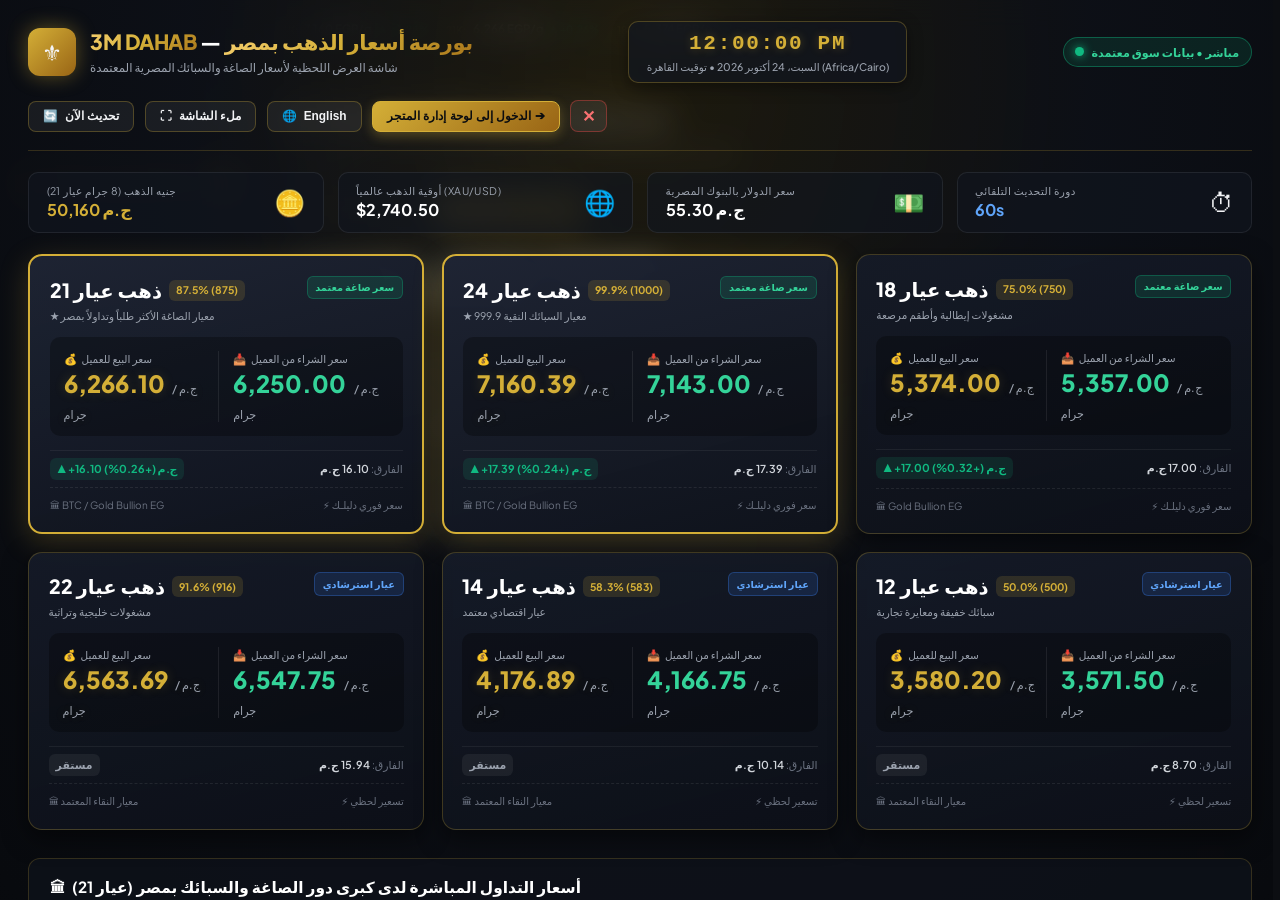
==== commit 8b637ffa: "feat: complete production readiness for 3M Dahab OS with setup wizard and developer attribution" ====
--- a/index.html
+++ b/index.html
@@ -3,7 +3,7 @@
 <head>
   <meta charset="UTF-8">
   <meta name="viewport" content="width=device-width, initial-scale=1.0, maximum-scale=1.0, user-scalable=no">
-  <title>StockPilot (AURUM OS) — Gold & Jewelry Shop Management System | عم دهب</title>
+  <title>3M Dahab OS — Gold & Jewelry Shop Management System | نظام إدارة محلات الذهب والصاغة</title>
   
   <!-- Modern Typography (Cinzel for Luxury Headings + Plus Jakarta Sans + Cairo for Arabic) -->
   <link rel="preconnect" href="https://fonts.googleapis.com">
@@ -433,8 +433,8 @@
     <div class="brand-section">
       <div class="brand-icon">⚜</div>
       <div>
-        <div class="brand-title" id="brand-title-text">AURUM <span>OS</span></div>
-        <div class="brand-subtitle" id="brand-subtitle-text">Haute Joaillerie POS</div>
+        <div class="brand-title" id="brand-title-text">3M <span>DAHAB OS</span></div>
+        <div class="brand-subtitle" id="brand-subtitle-text">Gold &amp; Jewelry Management System</div>
       </div>
       <button id="close-mobile-sidebar-btn" style="display:none; margin-left:auto; background:none; border:none; color:var(--text-muted); font-size:1.4rem; cursor:pointer;">✕</button>
     </div>
@@ -612,8 +612,8 @@
     <main id="view-dashboard" class="view-container active">
       <div class="page-header">
         <div>
-          <div class="page-eyebrow" data-i18n="dash_eyebrow">EXECUTIVE TERMINAL • CAIRO FLAGSHIP • VAULT A & B</div>
-          <h1 class="page-title" id="dash-greeting-title">Maison D'Or Atelier Overview</h1>
+          <div class="page-eyebrow" data-i18n="dash_eyebrow">3M DAHAB OS • EXECUTIVE TERMINAL • CAIRO CENTRAL VAULT</div>
+          <h1 class="page-title" id="dash-greeting-title">3M Dahab Atelier Overview</h1>
           <p class="page-subtitle" id="dash-greeting-subtitle">Real-time appraisal, automated assay reconciliation, and high-frequency bullion trading matrix.</p>
         </div>
         <div class="page-actions">
@@ -626,27 +626,46 @@
         </div>
       </div>
 
+      <!-- Quick Shop Launch Actions -->
+      <div class="dashboard-quick-actions">
+        <button class="quick-action-btn primary" onclick="openAddProductModal()">
+          <span>➕</span> <span data-i18n="qa_add_product">Add First Product</span>
+        </button>
+        <button class="quick-action-btn" onclick="openStaffModal()">
+          <span>👥</span> <span data-i18n="qa_add_employee">Add Employee</span>
+        </button>
+        <button class="quick-action-btn" onclick="openMarketScreen()">
+          <span>⚜</span> <span data-i18n="qa_configure_prices">Live Gold Board</span>
+        </button>
+        <button class="quick-action-btn" onclick="switchToView('inventory')">
+          <span>📦</span> <span data-i18n="qa_open_inventory">Open Inventory</span>
+        </button>
+        <button class="quick-action-btn" onclick="switchToView('pos')">
+          <span>⚡</span> <span data-i18n="qa_view_sales">New POS Sale</span>
+        </button>
+      </div>
+
       <!-- 4 Top Metric Cards (Protected for Admin vs Masked for Employee) -->
       <div class="metrics-grid">
         <div class="metric-card" id="card-vault-valuation">
           <div class="metric-header">
             <span class="metric-label" data-i18n="total_valuation">VAULT TOTAL VALUATION</span>
-            <span class="metric-badge">+3.4%</span>
-          </div>
-          <div class="metric-val" id="metric-vault-val">42,650,800 <small>EGP</small></div>
-          <div class="metric-footer">
-            <span>NW: 14,210.50g</span> • <span>Tare: 1,420.10g</span>
+            <span class="metric-badge" id="metric-vault-badge">VAULT</span>
+          </div>
+          <div class="metric-val" id="metric-vault-val">0.00 <small>EGP</small></div>
+          <div class="metric-footer" id="metric-vault-weights">
+            <span>NW: 0.00g</span> • <span>Tare: 0.00g</span>
           </div>
         </div>
 
         <div class="metric-card">
           <div class="metric-header">
             <span class="metric-label" data-i18n="todays_sales">TODAY'S POS SALES</span>
-            <span class="metric-badge">+14.2%</span>
-          </div>
-          <div class="metric-val">485,200 <small>EGP</small></div>
+            <span class="metric-badge" id="metric-sales-badge">POS</span>
+          </div>
+          <div class="metric-val" id="metric-sales-val">0.00 <small>EGP</small></div>
           <div class="metric-footer">
-            <span data-i18n="completed_slips">18 Completed Slips</span>
+            <span id="metric-sales-count" data-i18n="completed_slips">0 Completed Slips</span>
           </div>
         </div>
 
@@ -655,20 +674,20 @@
             <span class="metric-label" data-i18n="realized_margin">REALIZED MARGIN & FEES</span>
             <span class="metric-badge" style="background:var(--gold-badge); color:var(--gold-primary);" data-i18n="badge_fabrique">FABRIQUE</span>
           </div>
-          <div class="metric-val" id="metric-margin-val">86,400 <small>EGP</small></div>
-          <div class="metric-footer">
-            <span data-i18n="making_and_spread">Making: 54,200 • Spread: 32,200</span>
+          <div class="metric-val" id="metric-margin-val">0.00 <small>EGP</small></div>
+          <div class="metric-footer" id="metric-margin-breakdown">
+            <span data-i18n="making_and_spread">Making: 0.00 • Spread: 0.00</span>
           </div>
         </div>
 
         <div class="metric-card">
           <div class="metric-header">
             <span class="metric-label" data-i18n="active_pieces">ACTIVE ATELIER PIECES</span>
-            <span class="metric-badge" style="background:rgba(59, 130, 246, 0.15); color:#60a5fa;" data-i18n="qc_ready">4 QC READY</span>
-          </div>
-          <div class="metric-val">28 <small data-i18n="in_works">IN WORKS</small></div>
-          <div class="metric-footer">
-            <span data-i18n="casting_active">999.9 Fine Casting Active</span>
+            <span class="metric-badge" style="background:rgba(59, 130, 246, 0.15); color:#60a5fa;" id="metric-pieces-badge" data-i18n="qc_ready">0 QC READY</span>
+          </div>
+          <div class="metric-val" id="metric-active-pieces-val">0 <small data-i18n="in_works">PIECES</small></div>
+          <div class="metric-footer" id="metric-active-pieces-sub">
+            <span data-i18n="casting_active">No active pieces in inventory</span>
           </div>
         </div>
       </div>
@@ -680,140 +699,34 @@
         <div class="card-panel">
           <div class="panel-header">
             <div class="panel-title" data-i18n="digital_vault">⚜ Digital Vault</div>
-            <span style="font-size:0.75rem; color:var(--text-muted);" data-i18n="in_custody">3,842 in custody</span>
-          </div>
-          <div style="display:flex; flex-direction:column; gap:0.75rem;">
-            <div class="cart-item-row" onclick="addToCart('prod-1')" style="cursor:pointer;">
-              <div>
-                <div style="font-weight:700;" data-i18n="item_1_title">1. Aethelred Solitaire</div>
-                <div style="font-size:0.75rem; color:var(--text-muted);">18K • 14.82g GW • 450/g Fee</div>
-              </div>
-              <div style="font-weight:700; color:var(--gold-primary);">73,850 EGP</div>
-            </div>
-            <div class="cart-item-row" onclick="addToCart('prod-2')" style="cursor:pointer;">
-              <div>
-                <div style="font-weight:700;" data-i18n="item_2_title">2. Vendôme Choker</div>
-                <div style="font-size:0.75rem; color:var(--text-muted);">21K • 38.40g GW • 280/g Fee</div>
-              </div>
-              <div style="font-weight:700; color:var(--gold-primary);">125,650 EGP</div>
-            </div>
-            <div class="cart-item-row" onclick="addToCart('prod-3')" style="cursor:pointer;">
-              <div>
-                <div style="font-weight:700;" data-i18n="item_3_title">3. Nile Royal Bangles</div>
-                <div style="font-size:0.75rem; color:var(--text-muted);">21K • 54.20g GW • 190/g Fee</div>
-              </div>
-              <div style="font-weight:700; color:var(--gold-primary);">172,500 EGP</div>
-            </div>
-            <div class="cart-item-row" onclick="addToCart('prod-4')" style="cursor:pointer;">
-              <div>
-                <div style="font-weight:700;" data-i18n="item_4_title">4. PAMP Suisse Ingot 50g</div>
-                <div style="font-size:0.75rem; color:var(--text-muted);">24K • 50.00g Fine 999.9</div>
-              </div>
-              <div style="font-weight:700; color:var(--gold-primary);">174,250 EGP</div>
-            </div>
+            <span style="font-size:0.75rem; color:var(--text-muted);" id="dash-vault-count-badge" data-i18n="in_custody">0 in custody</span>
+          </div>
+          <div id="dash-vault-items-container" style="display:flex; flex-direction:column; gap:0.75rem;">
+            <!-- Dynamically rendered or empty state via renderDashboard() -->
           </div>
         </div>
 
         <!-- Center: Featured Masterpiece & Pipeline -->
-        <div class="card-panel masterpiece-card">
-          <div class="panel-header">
-            <span class="badge" style="background:var(--gold-badge); color:var(--gold-primary); font-size:0.75rem; font-weight:700;" data-i18n="featured_masterpiece">FEATURED MASTERPIECE</span>
-            <span style="font-size:0.75rem; color:var(--text-muted);">SKU: AUR-7841-SOL</span>
-          </div>
-
-          <div class="masterpiece-image-wrap">
-            <img src="assets/images/diamond_solitaire_ring_1792597878725.jpg" alt="Aethelred Solitaire">
-          </div>
-
-          <h2 class="masterpiece-title" data-i18n="item_1_full_name">Aethelred Solitaire Royale</h2>
-          <p class="masterpiece-spec" data-i18n="item_1_spec">Round Brilliant 2.1ct Diamond • GIA #22849102 • 18K Yellow Gold</p>
-
-          <div class="masterpiece-breakdown">
-            <div>
-              <div class="breakdown-label" data-i18n="raw_gold_val">RAW GOLD VALUE</div>
-              <div class="breakdown-val">31,036 EGP</div>
-            </div>
-            <div>
-              <div class="breakdown-label" data-i18n="making_charge">MAKING CHARGE</div>
-              <div class="breakdown-val">6,669 EGP</div>
-            </div>
-            <div>
-              <div class="breakdown-label" data-i18n="diamond_tare">DIAMOND TARE</div>
-              <div class="breakdown-val">36,145 EGP</div>
-            </div>
-          </div>
-
-          <button class="btn btn-primary" style="width:100%; padding:0.8rem;" onclick="addToCart('prod-1')" data-i18n="commit_to_pos">
-            🛒 Commit to POS Counter (73,850 EGP)
-          </button>
-
-          <!-- Production Pipeline Steps -->
-          <div style="margin-top:1.5rem; text-align:left;">
-            <div class="breakdown-label" data-i18n="pipeline_title">ATELIER PRODUCTION PIPELINE (18 ACTIVE CUSTOM PIECES)</div>
-            <div class="pipeline-steps">
-              <div class="pipeline-step">
-                <div class="step-circle active">24</div>
-                <span class="step-label" data-i18n="pipeline_cad">1. CAD/Wax</span>
-              </div>
-              <div class="pipeline-step">
-                <div class="step-circle active">18</div>
-                <span class="step-label" data-i18n="pipeline_casting">2. Casting</span>
-              </div>
-              <div class="pipeline-step">
-                <div class="step-circle active">12</div>
-                <span class="step-label" data-i18n="pipeline_setting">3. Setting</span>
-              </div>
-              <div class="pipeline-step">
-                <div class="step-circle">9</div>
-                <span class="step-label" data-i18n="pipeline_qc">4. QC Assay</span>
-              </div>
-              <div class="pipeline-step">
-                <div class="step-circle">4</div>
-                <span class="step-label" data-i18n="pipeline_ready">5. Ready POS</span>
-              </div>
-            </div>
-          </div>
+        <div class="card-panel masterpiece-card" id="dash-masterpiece-container">
+          <!-- Dynamically rendered or empty state via renderDashboard() -->
         </div>
 
         <!-- Right: Portfolio Trend & Operations -->
         <div class="card-panel">
           <div class="panel-header">
             <div class="panel-title" data-i18n="portfolio_trend">Portfolio Valuation Trend</div>
-            <span style="font-size:0.75rem; color:var(--emerald-live);" data-i18n="bullion_vs_gems">● Bullion vs Gems</span>
-          </div>
-
-          <div style="background:var(--bg-surface-subtle); border-radius:var(--radius-sm); padding:1rem; margin-bottom:1.25rem;">
-            <div style="font-size:0.75rem; color:var(--text-muted); margin-bottom:0.5rem;" data-i18n="vault_assayed_by_karat">VAULT ASSAYED WEIGHT BY KARAT</div>
-            <div style="display:flex; justify-content:space-between; font-size:0.82rem; margin-bottom:0.35rem;">
-              <span data-i18n="bridal_21k">● 21K Bridal & Modern Jewelry</span>
-              <strong>54%</strong>
-            </div>
-            <div style="display:flex; justify-content:space-between; font-size:0.82rem; margin-bottom:0.35rem;">
-              <span data-i18n="gem_18k">● 18K Gemstone Sets</span>
-              <strong>28%</strong>
-            </div>
-            <div style="display:flex; justify-content:space-between; font-size:0.82rem; margin-bottom:0.35rem;">
-              <span data-i18n="bars_24k">● 24K Minted Bars</span>
-              <strong>15%</strong>
-            </div>
-            <div style="display:flex; justify-content:space-between; font-size:0.82rem;">
-              <span data-i18n="filigree_22k">● 22K Gulf Filigree</span>
-              <strong>3%</strong>
-            </div>
+            <span style="font-size:0.75rem; color:var(--emerald-live);" data-i18n="bullion_vs_gems">● Assayed Breakdown</span>
+          </div>
+
+          <div id="dash-karat-mix-container" style="background:var(--bg-surface-subtle); border-radius:var(--radius-sm); padding:1rem; margin-bottom:1.25rem;">
+            <!-- Dynamically rendered or empty state via renderDashboard() -->
           </div>
 
           <div class="panel-header">
             <div class="panel-title" data-i18n="live_vault_ops">Live Vault Operations</div>
           </div>
-          <div style="display:flex; flex-direction:column; gap:0.6rem; font-size:0.78rem;">
-            <div style="padding:0.5rem; background:var(--bg-surface-subtle); border-radius:4px; border-left:3px solid var(--emerald-live);">
-              <div style="font-weight:700;" data-i18n="vault_op_sold">Sold: 21K Damascene Ring</div>
-              <div style="color:var(--text-muted);">+21,569 EGP • 8 mins ago</div>
-            </div>
-            <div style="padding:0.5rem; background:var(--bg-surface-subtle); border-radius:4px; border-left:3px solid var(--gold-primary);">
-              <div style="font-weight:700;" data-i18n="vault_op_inflow">Custody Inflow: +500g 24K Ingot</div>
-              <div style="color:var(--text-muted);">Valcambi Mint Sealed • 42m ago</div>
-            </div>
+          <div id="dash-live-ops-container" style="display:flex; flex-direction:column; gap:0.6rem; font-size:0.78rem;">
+            <!-- Dynamically rendered or empty state via renderDashboard() -->
           </div>
         </div>
 
@@ -1063,23 +976,23 @@
       <div class="metrics-grid">
         <div class="metric-card">
           <div class="metric-label" data-i18n="supplier_debt">TOTAL OUTSTANDING SUPPLIER DEBT</div>
-          <div class="metric-val">1,698,650 <small>EGP</small></div>
-          <div class="metric-footer" data-i18n="across_desks">Across 2 Primary Bullion Desks</div>
+          <div class="metric-val" id="metric-supplier-debt">0.00 <small>EGP</small></div>
+          <div class="metric-footer" data-i18n="across_desks">0 Active Bullion Desks</div>
         </div>
         <div class="metric-card">
           <div class="metric-label" data-i18n="consignment_scrap">CONSIGNMENT SCRAP HELD</div>
-          <div class="metric-val">1,248.65 <small>g (21K)</small></div>
-          <div class="metric-footer" data-i18n="verified_vault">Verified Hydrostatic Vault A</div>
+          <div class="metric-val" id="metric-consignment-scrap">0.00 <small>g (21K)</small></div>
+          <div class="metric-footer" data-i18n="verified_vault">Verified Hydrostatic Vault</div>
         </div>
         <div class="metric-card">
           <div class="metric-label" data-i18n="monthly_bullion">RAW BULLION PURCHASED (MONTH)</div>
-          <div class="metric-val">3,450.00 <small>g</small></div>
-          <div class="metric-footer">+12% vs previous period</div>
+          <div class="metric-val" id="metric-bullion-purchased">0.00 <small>g</small></div>
+          <div class="metric-footer">0.00 EGP total outlay</div>
         </div>
         <div class="metric-card">
           <div class="metric-label" data-i18n="active_vendors">ACTIVE SUPPLIERS</div>
-          <div class="metric-val">8 <small data-i18n="vendors_unit">VENDORS</small></div>
-          <div class="metric-footer">Cairo Sagha & Vicenza Oro</div>
+          <div class="metric-val" id="metric-active-vendors">0 <small data-i18n="vendors_unit">VENDORS</small></div>
+          <div class="metric-footer">Sagha & Wholesale Suppliers</div>
         </div>
       </div>
 
@@ -1096,22 +1009,11 @@
                 <th data-i18n="th_action">ACTIONS</th>
               </tr>
             </thead>
-            <tbody>
+            <tbody id="purchases-table-tbody">
               <tr>
-                <td><strong data-i18n="supp_sagha_name">Central Egyptian Bullion Clearinghouse (Sagha Desk)</strong></td>
-                <td>+20 2 2590 1200</td>
-                <td><span class="karat-badge" style="position:static;" data-i18n="supp_ingot_type">24K / 21K Ingot</span></td>
-                <td style="color:var(--ruby-alert); font-weight:700;">1,248,650.00 EGP</td>
-                <td><span class="metric-badge" data-i18n="status_active">ACTIVE</span></td>
-                <td><button class="btn btn-secondary" style="padding:0.35rem 0.65rem; font-size:0.75rem;" onclick="alert('Settlement voucher created')" data-i18n="btn_settle">Settle</button></td>
-              </tr>
-              <tr>
-                <td><strong data-i18n="supp_vicenza_name">Vicenza Luxury Mounts SpA (Italy)</strong></td>
-                <td>+39 0444 123456</td>
-                <td><span class="karat-badge" style="position:static;" data-i18n="supp_chain_type">18K Laser Chain</span></td>
-                <td style="color:var(--ruby-alert); font-weight:700;">450,000.00 EGP</td>
-                <td><span class="metric-badge" data-i18n="status_in_transit">SETTLED IN TRANSIT</span></td>
-                <td><button class="btn btn-secondary" style="padding:0.35rem 0.65rem; font-size:0.75rem;" onclick="alert('Settlement voucher created')" data-i18n="btn_settle">Settle</button></td>
+                <td colspan="6" style="text-align:center; padding:2rem; color:var(--text-muted);" data-i18n="empty_purchases">
+                  No supplier inflows or purchase orders recorded yet. Click "+ Record Supplier Inflow" to begin.
+                </td>
               </tr>
             </tbody>
           </table>
@@ -1145,30 +1047,11 @@
                 <th data-i18n="th_action">ACTION</th>
               </tr>
             </thead>
-            <tbody>
+            <tbody id="customers-table-tbody">
               <tr>
-                <td><strong>Laila Nour El-Din</strong></td>
-                <td>+20 100 892 4110</td>
-                <td><span style="color:var(--gold-primary); font-weight:700;" data-i18n="tier_vip">💎 VIP Tier 1</span></td>
-                <td><strong>4,200 pts</strong></td>
-                <td style="color:var(--gold-primary); font-weight:700;">584,200 EGP</td>
-                <td><button class="btn btn-secondary" style="padding:0.35rem 0.65rem; font-size:0.75rem;" onclick="switchToView('pos')" data-i18n="btn_new_sale">New Sale</button></td>
-              </tr>
-              <tr>
-                <td><strong>Dr. Farida Mansour</strong></td>
-                <td>+20 108 892 4411</td>
-                <td><span style="color:#f59e0b; font-weight:700;" data-i18n="tier_gold">⭐ Gold Tier</span></td>
-                <td><strong>2,400 pts</strong></td>
-                <td style="color:var(--gold-primary); font-weight:700;">312,800 EGP</td>
-                <td><button class="btn btn-secondary" style="padding:0.35rem 0.65rem; font-size:0.75rem;" onclick="switchToView('pos')" data-i18n="btn_new_sale">New Sale</button></td>
-              </tr>
-              <tr>
-                <td><strong>Karim El-Gohary</strong></td>
-                <td>+20 122 345 6789</td>
-                <td><span data-i18n="tier_standard">Standard Tier</span></td>
-                <td><strong>450 pts</strong></td>
-                <td style="color:var(--gold-primary); font-weight:700;">45,900 EGP</td>
-                <td><button class="btn btn-secondary" style="padding:0.35rem 0.65rem; font-size:0.75rem;" onclick="switchToView('pos')" data-i18n="btn_new_sale">New Sale</button></td>
+                <td colspan="6" style="text-align:center; padding:2rem; color:var(--text-muted);" data-i18n="empty_customers">
+                  No customer accounts registered yet. Click "+ Register Customer" to add your first VIP client.
+                </td>
               </tr>
             </tbody>
           </table>
@@ -1189,22 +1072,22 @@
       <div class="metrics-grid">
         <div class="metric-card">
           <div class="metric-label" data-i18n="monthly_gross_revenue">GROSS SALES REVENUE (MONTH)</div>
-          <div class="metric-val">12,480,000 <small>EGP</small></div>
-          <div class="metric-footer">+18.5% YoY Growth</div>
+          <div class="metric-val" id="metric-reports-gross">0.00 <small>EGP</small></div>
+          <div class="metric-footer">Based on verified POS invoices</div>
         </div>
         <div class="metric-card">
           <div class="metric-label" data-i18n="cogs_label">COST OF GOODS SOLD (COGS)</div>
-          <div class="metric-val">10,950,000 <small>EGP</small></div>
+          <div class="metric-val" id="metric-reports-cogs">0.00 <small>EGP</small></div>
           <div class="metric-footer" data-i18n="metal_cost_label">Pure Metal Replacement Cost</div>
         </div>
         <div class="metric-card">
           <div class="metric-label" data-i18n="realized_workmanship">REALIZED WORKMANSHIP PROFIT</div>
-          <div class="metric-val">1,530,000 <small>EGP</small></div>
+          <div class="metric-val" id="metric-reports-margin">0.00 <small>EGP</small></div>
           <div class="metric-footer" data-i18n="fabrique_label">Fabrique Contribution</div>
         </div>
         <div class="metric-card">
           <div class="metric-label" data-i18n="net_operating_profit">NET OPERATING PROFIT</div>
-          <div class="metric-val" style="color:var(--emerald-live);">1,142,500 <small>EGP</small></div>
+          <div class="metric-val" id="metric-reports-net" style="color:var(--emerald-live);">0.00 <small>EGP</small></div>
           <div class="metric-footer" data-i18n="net_profit_footer">Net of Rent, Salaries & Tax</div>
         </div>
       </div>
@@ -1213,34 +1096,9 @@
         <div class="panel-header">
           <div class="panel-title" data-i18n="operating_expenses_ledger">Monthly Operating Expense Ledger (مصاريف التشغيل)</div>
         </div>
-        <div style="display:flex; flex-direction:column; gap:0.65rem;">
-          <div class="cart-item-row">
-            <div>
-              <div style="font-weight:700;" data-i18n="expense_rent_title">Boutique & Atelier Rent (Zamalek / Cairo Flagship)</div>
-              <div style="font-size:0.75rem; color:var(--text-muted);" data-i18n="expense_rent_desc">Recurring Facility Cost</div>
-            </div>
-            <strong style="color:var(--ruby-alert);">- 180,000 EGP</strong>
-          </div>
-          <div class="cart-item-row">
-            <div>
-              <div style="font-weight:700;" data-i18n="expense_salaries_title">Atelier Master Goldsmith Salaries & Appraiser Bonuses</div>
-              <div style="font-size:0.75rem; color:var(--text-muted);" data-i18n="expense_salaries_desc">6 Goldsmiths & 3 POS Appraisers</div>
-            </div>
-            <strong style="color:var(--ruby-alert);">- 145,000 EGP</strong>
-          </div>
-          <div class="cart-item-row">
-            <div>
-              <div style="font-weight:700;" data-i18n="expense_packaging_title">Luxury Suede Packaging & Custom Velvet Presentation Cases</div>
-              <div style="font-size:0.75rem; color:var(--text-muted);" data-i18n="expense_packaging_desc">Bespoke Boxes with Embossed Gold Foil</div>
-            </div>
-            <strong style="color:var(--ruby-alert);">- 35,000 EGP</strong>
-          </div>
-          <div class="cart-item-row">
-            <div>
-              <div style="font-weight:700;" data-i18n="expense_transport_title">Security Armored Transport & Hydrostatic Assay Calibration</div>
-              <div style="font-size:0.75rem; color:var(--text-muted);" data-i18n="expense_transport_desc">Mettler Toledo Certified Audit</div>
-            </div>
-            <strong style="color:var(--ruby-alert);">- 27,500 EGP</strong>
+        <div id="reports-expenses-container" style="display:flex; flex-direction:column; gap:0.65rem;">
+          <div style="text-align:center; padding:2rem; color:var(--text-muted);" data-i18n="empty_expenses">
+            No operating expenses logged for the current period.
           </div>
         </div>
       </div>
@@ -1272,31 +1130,8 @@
                 <th data-i18n="th_permissions">PERMISSIONS</th>
               </tr>
             </thead>
-            <tbody>
-              <tr>
-                <td><strong>Mona Al-Sayed</strong></td>
-                <td>admin@stockpilot.com</td>
-                <td><span style="color:var(--gold-primary); font-weight:700;" data-i18n="role_owner_tag">👑 ADMIN / OWNER</span></td>
-                <td>Master Terminal #01</td>
-                <td><span class="metric-badge" data-i18n="status_active">ACTIVE</span></td>
-                <td data-i18n="perm_admin">Full System & COGS Financials</td>
-              </tr>
-              <tr>
-                <td><strong>Tariq Al-Fahim</strong></td>
-                <td>cashier@stockpilot.com</td>
-                <td><span data-i18n="role_appraiser_tag">👤 SENIOR APPRAISER</span></td>
-                <td>Register Counter #04</td>
-                <td><span class="metric-badge" data-i18n="status_active">ACTIVE</span></td>
-                <td data-i18n="perm_cashier">POS Sales & Scrap Evaluation Only</td>
-              </tr>
-              <tr>
-                <td><strong>Youssef Tamer</strong></td>
-                <td>youssef@stockpilot.com</td>
-                <td><span data-i18n="role_goldsmith_tag">👤 ATELIER GOLDSMITH</span></td>
-                <td>Workshop Bench #02</td>
-                <td><span class="metric-badge" data-i18n="status_active">ACTIVE</span></td>
-                <td data-i18n="perm_goldsmith">Production Pipeline & Assay Verification</td>
-              </tr>
+            <tbody id="employees-table-tbody">
+              <!-- Dynamically populated via renderStaffTable() -->
             </tbody>
           </table>
         </div>
@@ -1327,25 +1162,30 @@
             </thead>
             <tbody id="audit-log-tbody">
               <tr>
-                <td>2026-10-21 19:55 UTC</td>
-                <td>Mona Al-Sayed</td>
-                <td><strong style="color:var(--gold-primary);">RECALIBRATE_GOLD_RATES</strong></td>
-                <td>GoldPrice</td>
-                <td>Master 24K rate updated to 3,420 EGP/g</td>
+                <td colspan="5" style="text-align:center; padding:2rem; color:var(--text-muted);" data-i18n="empty_audit">
+                  No administrative or cashier events recorded yet.
+                </td>
               </tr>
+            </tbody>
+          </table>
+        </div>
+      </div>
+    </main>
+          <table class="vault-table">
+            <thead>
               <tr>
-                <td>2026-10-21 19:48 UTC</td>
-                <td>Tariq Al-Fahim</td>
-                <td><strong style="color:var(--emerald-live);">COMPLETE_SALE</strong></td>
-                <td>Sale (INV-2026-1082)</td>
-                <td>Issued invoice for 45,951.76 EGP with scrap credit</td>
+                <th data-i18n="th_timestamp">TIMESTAMP</th>
+                <th data-i18n="th_user">USER / CASHIER</th>
+                <th data-i18n="th_action_type">ACTION</th>
+                <th data-i18n="th_entity">ENTITY</th>
+                <th data-i18n="th_details">DETAILS</th>
               </tr>
+            </thead>
+            <tbody id="audit-log-tbody">
               <tr>
-                <td>2026-10-21 19:30 UTC</td>
-                <td>Mona Al-Sayed</td>
-                <td><strong style="color:#60a5fa;">BULK_REPRICE</strong></td>
-                <td>Inventory</td>
-                <td>Recalculated valuation for 3,842 jewelry pieces</td>
+                <td colspan="5" style="text-align:center; padding:2rem; color:var(--text-muted);" data-i18n="empty_audit">
+                  No administrative or cashier events recorded yet.
+                </td>
               </tr>
             </tbody>
           </table>
@@ -1470,9 +1310,9 @@
               <span class="metric-label" data-i18n="admin_metric_vault_nav">VAULT VALUATION (NAV)</span>
               <span class="metric-badge" style="background:var(--gold-badge); color:var(--gold-primary);">SECURE • 999.9</span>
             </div>
-            <div class="metric-val" id="admin-vault-nav">42,650,800 <small>EGP</small></div>
+            <div class="metric-val" id="admin-vault-nav">0.00 <small>EGP</small></div>
             <div class="metric-footer">
-              <span data-i18n="admin_pure_gold_backed">14,210.50g Fine 24K Gold Backed</span>
+              <span id="admin-vault-gold-backed" data-i18n="admin_pure_gold_backed">0.00g Fine 24K Gold Backed</span>
             </div>
           </div>
         </div>
@@ -1490,7 +1330,7 @@
               </span>
             </div>
             <p style="font-size:0.82rem; color:var(--text-muted); margin-bottom:1rem;" data-i18n="admin_pricing_desc">
-              Direct executive override for base 24K bullion spot price. Updates cascade instantaneously to 18K, 21K, 22K, 24K, and 3,842 catalog jewelry pieces.
+              Direct executive override for base 24K bullion spot price. Updates cascade instantaneously to 18K, 21K, 22K, 24K, and all catalog jewelry pieces.
             </p>
 
             <div style="background:var(--bg-surface-subtle); padding:1rem; border-radius:var(--radius-sm); border:1px solid var(--border-subtle); margin-bottom:1rem;">
@@ -1568,12 +1408,12 @@
             <div class="audit-reconciliation-card">
               <div class="audit-col">
                 <span class="audit-label" data-i18n="admin_book_weight">ERP Book Weight</span>
-                <strong class="audit-val">14,210.50 <small>g</small></strong>
-                <span class="audit-sub">3,842 Vault Pieces</span>
+                <strong class="audit-val" id="admin-erp-book-wt">0.00 <small>g</small></strong>
+                <span class="audit-sub" id="admin-erp-book-pieces">0 Vault Pieces</span>
               </div>
               <div class="audit-col divider">
                 <span class="audit-label" data-i18n="admin_scanned_weight">Hydrostatic Scanned</span>
-                <strong class="audit-val" id="admin-scanned-wt">14,210.50 <small>g</small></strong>
+                <strong class="audit-val" id="admin-scanned-wt">0.00 <small>g</small></strong>
                 <span class="audit-sub">Mettler USB Verified</span>
               </div>
               <div class="audit-col">
@@ -2119,6 +1959,41 @@
       </div>
     </main>
 
+    <!-- ==================== APPLICATION GLOBAL FOOTER ==================== -->
+    <footer class="app-global-footer">
+      <div class="developer-card">
+        <div class="developer-identity">
+          <div class="developer-avatar">YT</div>
+          <div class="developer-details">
+            <span class="developer-role">Architect &amp; Lead Developer</span>
+            <span class="developer-name">Youssef Tamer</span>
+          </div>
+        </div>
+        <div class="dev-divider" aria-hidden="true"></div>
+        <div class="dev-social-links">
+          <!-- Portfolio -->
+          <a href="https://tayson202.github.io/portfolio/" target="_blank" rel="noopener noreferrer" class="dev-social-btn portfolio-btn" title="View Portfolio">
+            <svg width="15" height="15" viewBox="0 0 24 24" fill="none" stroke="currentColor" stroke-width="2" stroke-linecap="round" stroke-linejoin="round"><circle cx="12" cy="12" r="10"/><path d="M12 2a14.5 14.5 0 0 0 0 20 14.5 14.5 0 0 0 0-20"/><path d="M2 12h20"/></svg>
+            <span>Portfolio</span>
+          </a>
+          <!-- Instagram -->
+          <a href="https://instagram.com/yousseftamer951?xtok=MThsOWU4ZnpoYnBtNQ%3D%3D" target="_blank" rel="noopener noreferrer" class="dev-social-btn insta-btn" title="Follow on Instagram">
+            <svg width="15" height="15" viewBox="0 0 24 24" fill="none" stroke="currentColor" stroke-width="2" stroke-linecap="round" stroke-linejoin="round"><rect width="20" height="20" x="2" y="2" rx="5" ry="5"/><path d="M16 11.37A4 4 0 1 1 12.63 8 4 4 0 0 1 16 11.37z"/><line x1="17.5" x2="17.51" y1="6.5" y2="6.5"/></svg>
+            <span>Instagram</span>
+          </a>
+          <!-- LinkedIn -->
+          <a href="https://www.linkedin.com/in/youssef-tamer-169827248" target="_blank" rel="noopener noreferrer" class="dev-social-btn linkedin-btn" title="Connect on LinkedIn">
+            <svg width="15" height="15" viewBox="0 0 24 24" fill="currentColor"><path d="M19 3a2 2 0 0 1 2 2v14a2 2 0 0 1-2 2H5a2 2 0 0 1-2-2V5a2 2 0 0 1 2-2h14m-.5 15.5v-5.3a3.26 3.26 0 0 0-3.26-3.26c-.85 0-1.84.52-2.28 1.3v-1.11h-2.79v8.37h2.79v-4.93c0-.77.62-1.4 1.39-1.4a1.4 1.4 0 0 1 1.4 1.4v4.93h2.75M6.46 10.9h2.79v8.37H6.46v-8.37M7.86 6.54a1.63 1.63 0 1 0 1.63 1.63c0-.9-.73-1.63-1.63-1.63Z"/></svg>
+            <span>LinkedIn</span>
+          </a>
+        </div>
+      </div>
+      <div class="footer-meta">
+        <span>&copy; 2026 <strong>3M Dahab OS</strong> • Precision Gold Boutique &amp; Bullion Clearing OS</span>
+        <span class="footer-submeta">Cairo Precious Metals Exchange Standard (Sagha)</span>
+      </div>
+    </footer>
+
   </div>
 
   <!-- ==================== MOBILE BOTTOM TASKBAR ==================== -->
@@ -2538,6 +2413,204 @@
     </div>
   </div>
 
+  <!-- ==================== MODAL: FIRST-TIME SHOP SETUP WIZARD ==================== -->
+  <div class="modal-backdrop" id="shop-setup-wizard-modal">
+    <div class="modal-box" style="max-width:600px; text-align:left;">
+      <div class="modal-header">
+        <div style="display:flex; align-items:center; gap:0.75rem;">
+          <div style="font-size:2rem; color:var(--gold-primary);">⚜</div>
+          <div>
+            <h3 class="modal-title" style="color:var(--gold-primary); font-family:var(--font-heading);">3M Dahab OS — Shop Setup Wizard</h3>
+            <p style="font-size:0.78rem; color:var(--text-muted); margin:0.2rem 0 0 0;">First-time setup for your gold &amp; jewelry atelier management system.</p>
+          </div>
+        </div>
+      </div>
+
+      <!-- Step Indicator -->
+      <div class="wizard-step-indicator" id="wizard-step-indicator">
+        <div class="wizard-step active" id="wstep-1">
+          <span class="step-num">1</span>
+          <span class="step-title">Admin Account</span>
+        </div>
+        <div class="wizard-step" id="wstep-2">
+          <span class="step-num">2</span>
+          <span class="step-title">Shop Profile</span>
+        </div>
+        <div class="wizard-step" id="wstep-3">
+          <span class="step-num">3</span>
+          <span class="step-title">Ready</span>
+        </div>
+      </div>
+
+      <!-- Step 1: Admin Account Initialization -->
+      <div id="wizard-panel-admin" class="wizard-panel active">
+        <p style="font-size:0.83rem; color:var(--text-main); margin-bottom:1rem; line-height:1.5;">
+          Initialize the primary <strong>Shop Owner &amp; Master Admin</strong> account. This account governs vault valuation, retail pricing rules, employee permissions, and system settings.
+        </p>
+
+        <form id="wizard-admin-form" onsubmit="handleWizardAdminSubmit(event)">
+          <div style="display:flex; flex-direction:column; gap:0.75rem;">
+            <div>
+              <label style="font-size:0.75rem; text-transform:uppercase; color:var(--text-muted); display:block; margin-bottom:0.25rem;">Owner Full Name</label>
+              <input type="text" id="wizard-admin-fullname" class="form-input" placeholder="e.g. Mahmoud Mostafa" required minlength="2">
+            </div>
+            <div>
+              <label style="font-size:0.75rem; text-transform:uppercase; color:var(--text-muted); display:block; margin-bottom:0.25rem;">Admin Email Address</label>
+              <input type="email" id="wizard-admin-email" class="form-input" placeholder="admin@yourgoldshop.com" required>
+            </div>
+            <div style="display:grid; grid-template-columns:1fr 1fr; gap:0.75rem;">
+              <div>
+                <label style="font-size:0.75rem; text-transform:uppercase; color:var(--text-muted); display:block; margin-bottom:0.25rem;">Password (Min 8 chars)</label>
+                <input type="password" id="wizard-admin-password" class="form-input" placeholder="••••••••" required minlength="8">
+              </div>
+              <div>
+                <label style="font-size:0.75rem; text-transform:uppercase; color:var(--text-muted); display:block; margin-bottom:0.25rem;">Confirm Password</label>
+                <input type="password" id="wizard-admin-confirm" class="form-input" placeholder="••••••••" required minlength="8">
+              </div>
+            </div>
+            <div>
+              <label style="font-size:0.75rem; text-transform:uppercase; color:var(--text-muted); display:block; margin-bottom:0.25rem;">Quick Counter PIN (Optional: 4-6 digits)</label>
+              <input type="text" id="wizard-admin-pin" class="form-input" placeholder="e.g. 1234" maxlength="6" pattern="[0-9]*">
+            </div>
+          </div>
+
+          <div id="wizard-admin-error" style="color:var(--ruby-alert); font-size:0.8rem; margin-top:0.75rem; display:none;"></div>
+
+          <div style="display:flex; justify-content:flex-end; margin-top:1.5rem;">
+            <button type="submit" class="btn btn-primary" id="wizard-btn-admin-submit" style="padding:0.7rem 1.5rem;">
+              Save &amp; Continue to Shop Profile ➔
+            </button>
+          </div>
+        </form>
+      </div>
+
+      <!-- Step 2: Shop Profile & Market Provider -->
+      <div id="wizard-panel-shop" class="wizard-panel" style="display:none;">
+        <p style="font-size:0.83rem; color:var(--text-main); margin-bottom:1rem; line-height:1.5;">
+          Configure your shop details, currency standard, and gold market price source.
+        </p>
+
+        <form id="wizard-shop-form" onsubmit="handleWizardShopSubmit(event)">
+          <div style="display:flex; flex-direction:column; gap:0.75rem;">
+            <div>
+              <label style="font-size:0.75rem; text-transform:uppercase; color:var(--text-muted); display:block; margin-bottom:0.25rem;">Shop Name / Trade Brand</label>
+              <input type="text" id="wizard-shop-name" class="form-input" placeholder="e.g. 3M Dahab - Flagship Cairo" required minlength="2">
+            </div>
+            <div style="display:grid; grid-template-columns:1fr 1fr; gap:0.75rem;">
+              <div>
+                <label style="font-size:0.75rem; text-transform:uppercase; color:var(--text-muted); display:block; margin-bottom:0.25rem;">Shop Phone Number</label>
+                <input type="tel" id="wizard-shop-phone" class="form-input" placeholder="+20 100 000 0000">
+              </div>
+              <div>
+                <label style="font-size:0.75rem; text-transform:uppercase; color:var(--text-muted); display:block; margin-bottom:0.25rem;">Default Currency</label>
+                <input type="text" id="wizard-shop-currency" class="form-input" value="EGP (Egyptian Pound)" disabled style="opacity:0.85;">
+              </div>
+            </div>
+            <div>
+              <label style="font-size:0.75rem; text-transform:uppercase; color:var(--text-muted); display:block; margin-bottom:0.25rem;">Shop Address / Sagha Location</label>
+              <input type="text" id="wizard-shop-address" class="form-input" placeholder="e.g. El-Sagha District, Cairo, Egypt">
+            </div>
+            <div style="display:grid; grid-template-columns:1fr 1fr; gap:0.75rem;">
+              <div>
+                <label style="font-size:0.75rem; text-transform:uppercase; color:var(--text-muted); display:block; margin-bottom:0.25rem;">Display Language</label>
+                <select id="wizard-shop-language" class="form-select">
+                  <option value="ar" selected>العربية (Arabic - RTL)</option>
+                  <option value="en">English (LTR)</option>
+                </select>
+              </div>
+              <div>
+                <label style="font-size:0.75rem; text-transform:uppercase; color:var(--text-muted); display:block; margin-bottom:0.25rem;">Timezone</label>
+                <input type="text" id="wizard-shop-timezone" class="form-input" value="Africa/Cairo" disabled style="opacity:0.85;">
+              </div>
+            </div>
+            <div>
+              <label style="font-size:0.75rem; text-transform:uppercase; color:var(--text-muted); display:block; margin-bottom:0.25rem;">Gold Market Price Feed</label>
+              <select id="wizard-shop-gold-provider" class="form-select" onchange="toggleWizardApiEndpoint(this.value)">
+                <option value="getdaleelak.com" selected>Daleelak API (getdaleelak.com — Live Egyptian Sagha)</option>
+                <option value="manual">Manual Executive Spot Entry Only</option>
+              </select>
+            </div>
+            <div id="wizard-api-endpoint-group">
+              <label style="font-size:0.75rem; text-transform:uppercase; color:var(--text-muted); display:block; margin-bottom:0.25rem;">API Feed Endpoint</label>
+              <input type="url" id="wizard-shop-api-endpoint" class="form-input" value="https://getdaleelak.com/api/v1/feed.json">
+            </div>
+          </div>
+
+          <div id="wizard-shop-error" style="color:var(--ruby-alert); font-size:0.8rem; margin-top:0.75rem; display:none;"></div>
+
+          <div style="display:flex; justify-content:space-between; margin-top:1.5rem;">
+            <button type="button" class="btn btn-secondary" onclick="showWizardStep(1)">
+              ➔ Back
+            </button>
+            <button type="submit" class="btn btn-primary" id="wizard-btn-shop-submit" style="padding:0.7rem 1.5rem;">
+              Complete Setup &amp; Launch Shop 🚀
+            </button>
+          </div>
+        </form>
+      </div>
+
+      <!-- Step 3: Setup Complete -->
+      <div id="wizard-panel-complete" class="wizard-panel" style="display:none; text-align:center; padding:1.5rem 0;">
+        <div style="font-size:3.5rem; margin-bottom:0.75rem;">🎉</div>
+        <h3 style="color:var(--gold-primary); font-family:var(--font-heading); margin-bottom:0.5rem;">3M Dahab OS is Ready for Business!</h3>
+        <p style="font-size:0.85rem; color:var(--text-muted); max-width:440px; margin:0 auto 1.5rem auto;">
+          Your shop configuration has been applied and your administrative credentials are secure. You can now start adding real jewelry inventory, registering staff, or trading on the POS counter.
+        </p>
+
+        <div style="display:flex; flex-direction:column; gap:0.6rem; max-width:320px; margin:0 auto;">
+          <button class="btn btn-primary" onclick="closeWizardAndOpenAddProduct()" style="padding:0.75rem;">
+            ➕ Add First Real Product
+          </button>
+          <button class="btn btn-secondary" onclick="closeWizardAndOpenAddStaff()" style="padding:0.75rem;">
+            👥 Register Employee Account
+          </button>
+          <button class="btn btn-secondary" onclick="closeWizardAndOpenMarketScreen()" style="padding:0.75rem;">
+            📺 View Live Gold Prices Board
+          </button>
+          <button class="btn btn-secondary" onclick="closeModal('shop-setup-wizard-modal')" style="padding:0.75rem; opacity:0.8;">
+            Enter Dashboard Overview
+          </button>
+        </div>
+      </div>
+    </div>
+  </div>
+
+  <!-- ==================== MODAL: ADMIN AUTHENTICATION / LOGIN ==================== -->
+  <div class="modal-backdrop" id="admin-login-modal">
+    <div class="modal-box" style="max-width:440px;">
+      <div class="modal-header">
+        <div style="display:flex; align-items:center; gap:0.5rem;">
+          <span style="font-size:1.5rem; color:var(--gold-primary);">👑</span>
+          <div>
+            <h3 class="modal-title" style="color:var(--gold-primary); font-family:var(--font-heading);">Admin Command Center</h3>
+            <p style="font-size:0.75rem; color:var(--text-muted); margin:0.2rem 0 0 0;">Enter master admin credentials to unlock system governance.</p>
+          </div>
+        </div>
+        <button onclick="closeModal('admin-login-modal')" style="background:none; border:none; color:var(--text-muted); font-size:1.25rem; cursor:pointer;">✕</button>
+      </div>
+
+      <form id="admin-login-form" onsubmit="handleAdminLoginSubmit(event)" style="margin-top:1rem;">
+        <div style="display:flex; flex-direction:column; gap:0.75rem;">
+          <div>
+            <label style="font-size:0.75rem; text-transform:uppercase; color:var(--text-muted); display:block; margin-bottom:0.25rem;">Admin Email</label>
+            <input type="email" id="admin-login-email" class="form-input" placeholder="admin@yourgoldshop.com" required>
+          </div>
+          <div>
+            <label style="font-size:0.75rem; text-transform:uppercase; color:var(--text-muted); display:block; margin-bottom:0.25rem;">Password</label>
+            <input type="password" id="admin-login-password" class="form-input" placeholder="••••••••" required>
+          </div>
+        </div>
+
+        <div id="admin-login-error" style="color:var(--ruby-alert); font-size:0.8rem; margin-top:0.75rem; display:none;"></div>
+
+        <div style="display:flex; gap:0.75rem; margin-top:1.25rem;">
+          <button type="button" class="btn btn-secondary" onclick="closeModal('admin-login-modal')" style="flex:1;">Cancel</button>
+          <button type="submit" class="btn btn-primary" id="admin-login-submit-btn" style="flex:2;">Sign In as Admin ➔</button>
+        </div>
+      </form>
+    </div>
+  </div>
+
   <!-- Floating Toast Notifications Container -->
   <div id="toast-container" class="toast-container"></div>
 
@@ -2545,7 +2618,7 @@
   <button id="floating-market-screen-btn" class="floating-gold-pill" onclick="openMarketScreen()" title="فتح شاشة بورصة أسعار الذهب بمصر (Daleelak API)">
     <span class="live-dot" style="background:#10b981;"></span>
     <span>⚜ بورصة الذهب مباشر (Daleelak API)</span>
-    <span style="background:var(--gold-primary); color:#000; padding:0.15rem 0.45rem; border-radius:4px; font-weight:800; font-size:0.75rem;">7,160 ج.م</span>
+    <span id="floating-market-pill-rate" style="background:var(--gold-primary); color:#000; padding:0.15rem 0.45rem; border-radius:4px; font-weight:800; font-size:0.75rem;">-- ج.م</span>
   </button>
 
   <script src="js/app.js"></script>
--- a/css/variables.css
+++ b/css/variables.css
@@ -1,4 +1,4 @@
-/* Design Tokens: Dark Mode (AURUM OS) & Light Mode (StockPilot PRO) */
+/* Design Tokens: 3M Dahab OS - Luxury Gold & Jewelry Management System */
 
 :root {
   /* Common Brand Colors */
--- a/css/style.css
+++ b/css/style.css
@@ -2520,4 +2520,289 @@
   border-radius: 4px;
 }
 
-
+/* ==========================================================================
+   14. Empty States & Dashboard Quick Actions
+   ========================================================================== */
+.empty-state-card {
+  display: flex;
+  flex-direction: column;
+  align-items: center;
+  justify-content: center;
+  text-align: center;
+  padding: 2.25rem 1.25rem;
+  background: var(--bg-surface-subtle);
+  border: 1px dashed var(--border-card);
+  border-radius: var(--radius-md);
+  color: var(--text-muted);
+}
+
+.empty-state-icon {
+  font-size: 2.4rem;
+  margin-bottom: 0.65rem;
+  color: var(--gold-primary);
+  opacity: 0.85;
+}
+
+.empty-state-title {
+  font-weight: 700;
+  font-size: 0.98rem;
+  color: var(--text-main);
+  margin-bottom: 0.35rem;
+}
+
+.empty-state-desc {
+  font-size: 0.82rem;
+  max-width: 400px;
+  margin-bottom: 1rem;
+  line-height: 1.45;
+  color: var(--text-secondary);
+}
+
+.dashboard-quick-actions {
+  display: flex;
+  gap: 0.65rem;
+  flex-wrap: wrap;
+  margin-bottom: 1.5rem;
+  padding: 0.85rem 1rem;
+  background: var(--bg-surface);
+  border: 1px solid var(--border-subtle);
+  border-radius: var(--radius-md);
+  align-items: center;
+}
+
+.dashboard-quick-actions-title {
+  font-size: 0.78rem;
+  font-weight: 700;
+  color: var(--gold-primary);
+  text-transform: uppercase;
+  letter-spacing: 0.5px;
+  margin-right: 0.5rem;
+}
+
+[dir="rtl"] .dashboard-quick-actions-title {
+  margin-right: 0;
+  margin-left: 0.5rem;
+}
+
+/* Setup Wizard Steps */
+.wizard-step-indicator {
+  display: flex;
+  align-items: center;
+  justify-content: space-between;
+  margin-bottom: 1.5rem;
+  padding-bottom: 1rem;
+  border-bottom: 1px solid var(--border-subtle);
+  gap: 0.5rem;
+}
+
+.wizard-step-pill {
+  display: flex;
+  align-items: center;
+  gap: 0.5rem;
+  font-size: 0.8rem;
+  color: var(--text-muted);
+}
+
+.wizard-step-pill.active {
+  color: var(--gold-primary);
+  font-weight: 700;
+}
+
+.wizard-step-num {
+  width: 24px;
+  height: 24px;
+  border-radius: 50%;
+  background: var(--bg-surface-elevated);
+  border: 1px solid var(--border-subtle);
+  display: flex;
+  align-items: center;
+  justify-content: center;
+  font-size: 0.75rem;
+}
+
+.wizard-step-pill.active .wizard-step-num {
+  background: var(--gold-gradient);
+  color: #0c0e12;
+  font-weight: 800;
+  border-color: var(--gold-primary);
+}
+
+/* ==========================================================================
+   Developer Attribution & Application Global Footer
+   ========================================================================== */
+.app-global-footer {
+  margin-top: 3.5rem;
+  padding: 1.75rem 2rem 2.5rem;
+  border-top: 1px solid var(--border-subtle);
+  display: flex;
+  flex-direction: column;
+  gap: 1.25rem;
+  align-items: center;
+  justify-content: center;
+  background: linear-gradient(180deg, transparent 0%, rgba(12, 14, 18, 0.5) 100%);
+  width: 100%;
+}
+
+.developer-card {
+  display: inline-flex;
+  align-items: center;
+  gap: 1.25rem;
+  padding: 0.85rem 1.4rem;
+  border-radius: 9999px;
+  background: rgba(18, 22, 28, 0.82);
+  border: 1px solid rgba(212, 175, 55, 0.32);
+  box-shadow: 0 8px 24px -6px rgba(0, 0, 0, 0.5), 0 0 16px -2px rgba(212, 175, 55, 0.14);
+  backdrop-filter: blur(14px);
+  -webkit-backdrop-filter: blur(14px);
+  transition: all 0.3s cubic-bezier(0.16, 1, 0.3, 1);
+  flex-wrap: wrap;
+  justify-content: center;
+}
+
+.developer-card:hover {
+  border-color: rgba(212, 175, 55, 0.65);
+  box-shadow: 0 12px 32px -4px rgba(0, 0, 0, 0.65), 0 0 24px 2px rgba(212, 175, 55, 0.28);
+  transform: translateY(-2px);
+}
+
+.developer-identity {
+  display: flex;
+  align-items: center;
+  gap: 0.75rem;
+}
+
+.developer-avatar {
+  width: 38px;
+  height: 38px;
+  border-radius: 50%;
+  background: var(--gold-gradient);
+  color: #0c0e12;
+  font-weight: 800;
+  font-size: 0.85rem;
+  display: flex;
+  align-items: center;
+  justify-content: center;
+  letter-spacing: 0.05em;
+  box-shadow: 0 0 12px rgba(212, 175, 55, 0.4);
+  flex-shrink: 0;
+}
+
+.developer-details {
+  display: flex;
+  flex-direction: column;
+  text-align: left;
+}
+
+[dir="rtl"] .developer-details {
+  text-align: right;
+}
+
+.developer-role {
+  font-size: 0.68rem;
+  color: var(--gold-primary);
+  text-transform: uppercase;
+  letter-spacing: 0.08em;
+  font-weight: 700;
+}
+
+.developer-name {
+  font-size: 0.98rem;
+  font-weight: 800;
+  color: var(--text-main);
+  letter-spacing: -0.01em;
+}
+
+.dev-divider {
+  width: 1px;
+  height: 28px;
+  background: rgba(255, 255, 255, 0.14);
+}
+
+.dev-social-links {
+  display: flex;
+  align-items: center;
+  gap: 0.5rem;
+  flex-wrap: wrap;
+}
+
+.dev-social-btn {
+  display: inline-flex;
+  align-items: center;
+  gap: 0.45rem;
+  padding: 0.42rem 0.85rem;
+  border-radius: 9999px;
+  font-size: 0.78rem;
+  font-weight: 600;
+  text-decoration: none;
+  color: #e2e8f0;
+  background: rgba(255, 255, 255, 0.04);
+  border: 1px solid rgba(255, 255, 255, 0.12);
+  transition: all 0.25s ease;
+}
+
+.dev-social-btn svg {
+  flex-shrink: 0;
+  transition: transform 0.25s ease;
+}
+
+.dev-social-btn:hover svg {
+  transform: scale(1.15);
+}
+
+.dev-social-btn.portfolio-btn:hover {
+  background: rgba(56, 189, 248, 0.15);
+  border-color: rgba(56, 189, 248, 0.5);
+  color: #38bdf8;
+  box-shadow: 0 0 14px rgba(56, 189, 248, 0.35);
+}
+
+.dev-social-btn.insta-btn:hover {
+  background: rgba(244, 114, 182, 0.15);
+  border-color: rgba(244, 114, 182, 0.5);
+  color: #f472b6;
+  box-shadow: 0 0 14px rgba(244, 114, 182, 0.35);
+}
+
+.dev-social-btn.linkedin-btn:hover {
+  background: rgba(14, 165, 233, 0.15);
+  border-color: rgba(14, 165, 233, 0.5);
+  color: #38bdf8;
+  box-shadow: 0 0 14px rgba(14, 165, 233, 0.35);
+}
+
+.footer-meta {
+  display: flex;
+  flex-direction: column;
+  align-items: center;
+  gap: 0.3rem;
+  font-size: 0.78rem;
+  color: var(--text-muted);
+  text-align: center;
+}
+
+.footer-submeta {
+  font-size: 0.7rem;
+  color: rgba(160, 174, 192, 0.65);
+  letter-spacing: 0.04em;
+}
+
+@media (max-width: 768px) {
+  .app-global-footer {
+    padding-bottom: 5.5rem; /* Space for mobile taskbar */
+  }
+  .developer-card {
+    border-radius: 16px;
+    flex-direction: column;
+    padding: 1rem;
+    width: 100%;
+    max-width: 360px;
+  }
+  .dev-divider {
+    width: 100%;
+    height: 1px;
+  }
+}
+
+
+
+
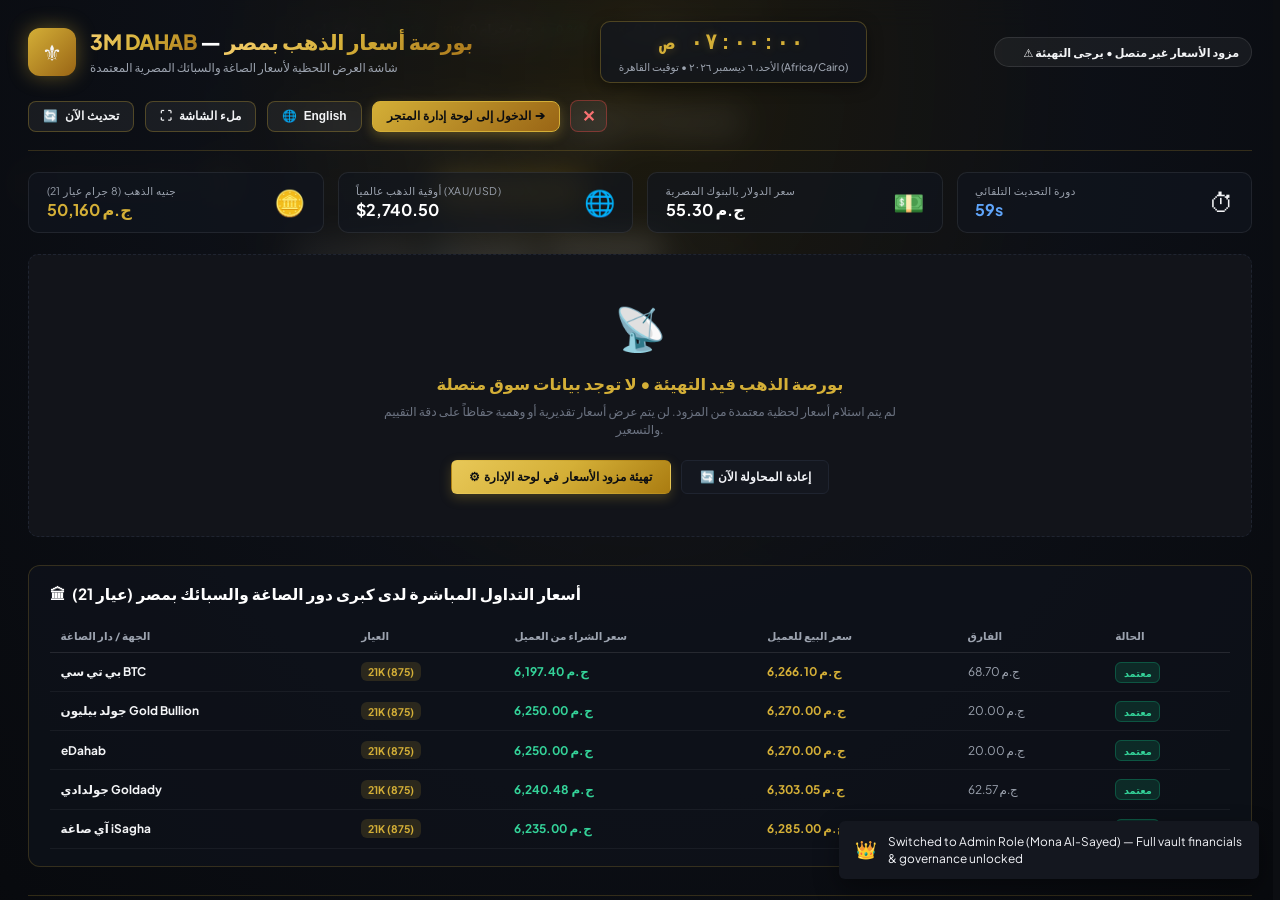
==== commit e6d466d6: "fix: resolve SyntaxError duplicate identifier in app.js and add early dismiss fail-safe" ====
--- a/index.html
+++ b/index.html
@@ -14,6 +14,16 @@
   <link rel="stylesheet" href="css/style.css">
 </head>
 <body class="gold-popup-open">
+  <script>
+    // Fail-safe handler to ensure the Gold Market screen can immediately be dismissed
+    window.closeMarketScreen = window.closeMarketScreen || function() {
+      var s = document.getElementById('gold-market-screen');
+      var o = document.getElementById('gold-popup-overlay');
+      if (s) s.classList.remove('active');
+      if (o) o.classList.remove('active');
+      document.body.classList.remove('gold-popup-open');
+    };
+  </script>
 
   <!-- ==================== GOLD PRICES POPUP OVERLAY BACKDROP ==================== -->
   <div id="gold-popup-overlay" class="gold-popup-overlay active" onclick="closeMarketScreen()" aria-hidden="true"></div>
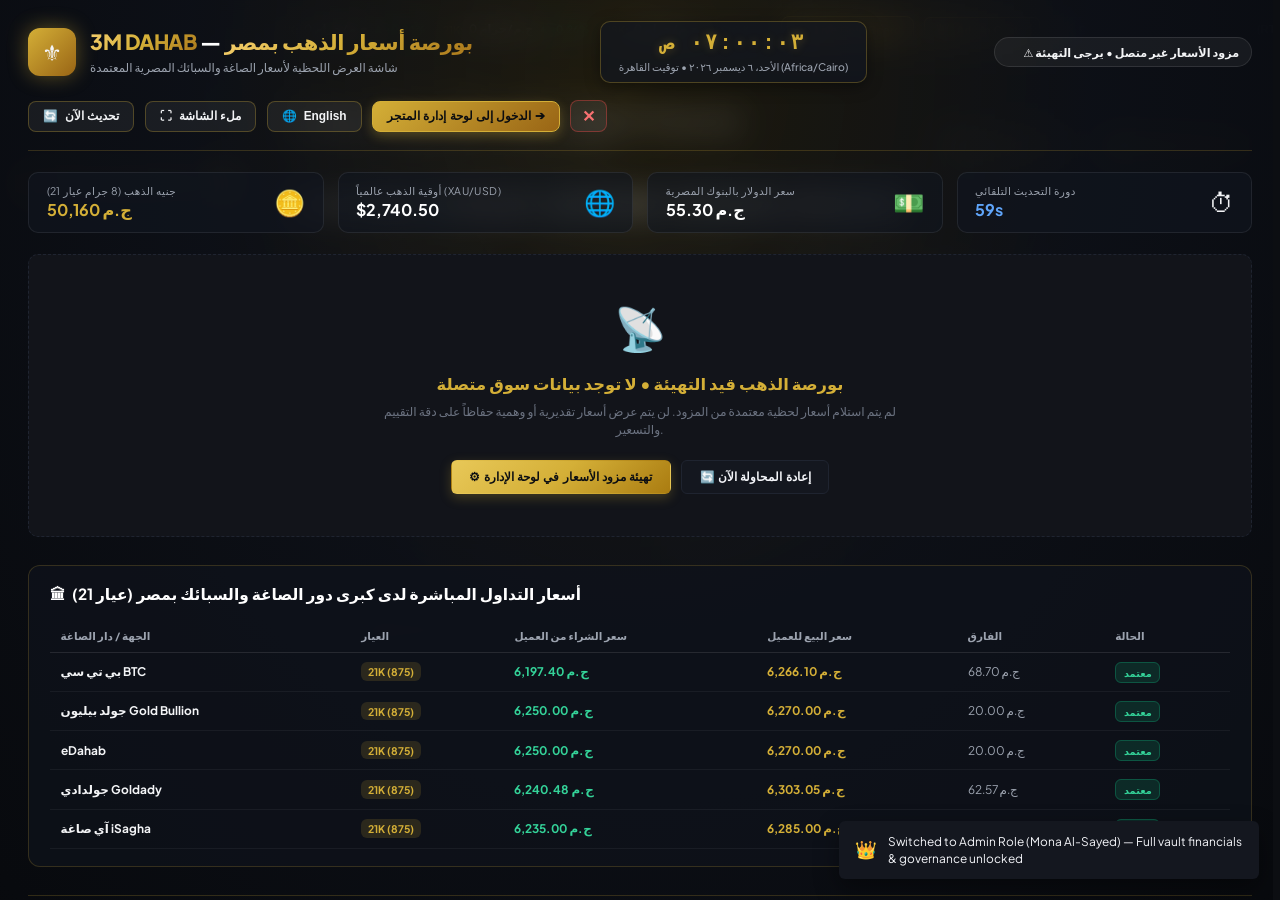
==== commit a98560d3: "fix: remove orphaned closing tags so developer footer sits only at bottom of page" ====
--- a/index.html
+++ b/index.html
@@ -1181,27 +1181,6 @@
         </div>
       </div>
     </main>
-          <table class="vault-table">
-            <thead>
-              <tr>
-                <th data-i18n="th_timestamp">TIMESTAMP</th>
-                <th data-i18n="th_user">USER / CASHIER</th>
-                <th data-i18n="th_action_type">ACTION</th>
-                <th data-i18n="th_entity">ENTITY</th>
-                <th data-i18n="th_details">DETAILS</th>
-              </tr>
-            </thead>
-            <tbody id="audit-log-tbody">
-              <tr>
-                <td colspan="5" style="text-align:center; padding:2rem; color:var(--text-muted);" data-i18n="empty_audit">
-                  No administrative or cashier events recorded yet.
-                </td>
-              </tr>
-            </tbody>
-          </table>
-        </div>
-      </div>
-    </main>
 
     <!-- ==================== VIEW 10: ADMIN EXECUTIVE COMMAND CENTER (Admin Only) ==================== -->
     <!-- ==================== VIEW 10: ADMIN CONTROL CENTER (Complete 9 Modules) ==================== -->
--- a/css/style.css
+++ b/css/style.css
@@ -2631,16 +2631,18 @@
    Developer Attribution & Application Global Footer
    ========================================================================== */
 .app-global-footer {
-  margin-top: 3.5rem;
-  padding: 1.75rem 2rem 2.5rem;
+  margin-top: auto;
+  padding: 2.5rem 2rem 3rem;
   border-top: 1px solid var(--border-subtle);
   display: flex;
   flex-direction: column;
   gap: 1.25rem;
   align-items: center;
   justify-content: center;
-  background: linear-gradient(180deg, transparent 0%, rgba(12, 14, 18, 0.5) 100%);
+  background: linear-gradient(180deg, transparent 0%, rgba(12, 14, 18, 0.7) 100%);
   width: 100%;
+  flex-shrink: 0;
+  box-sizing: border-box;
 }
 
 .developer-card {
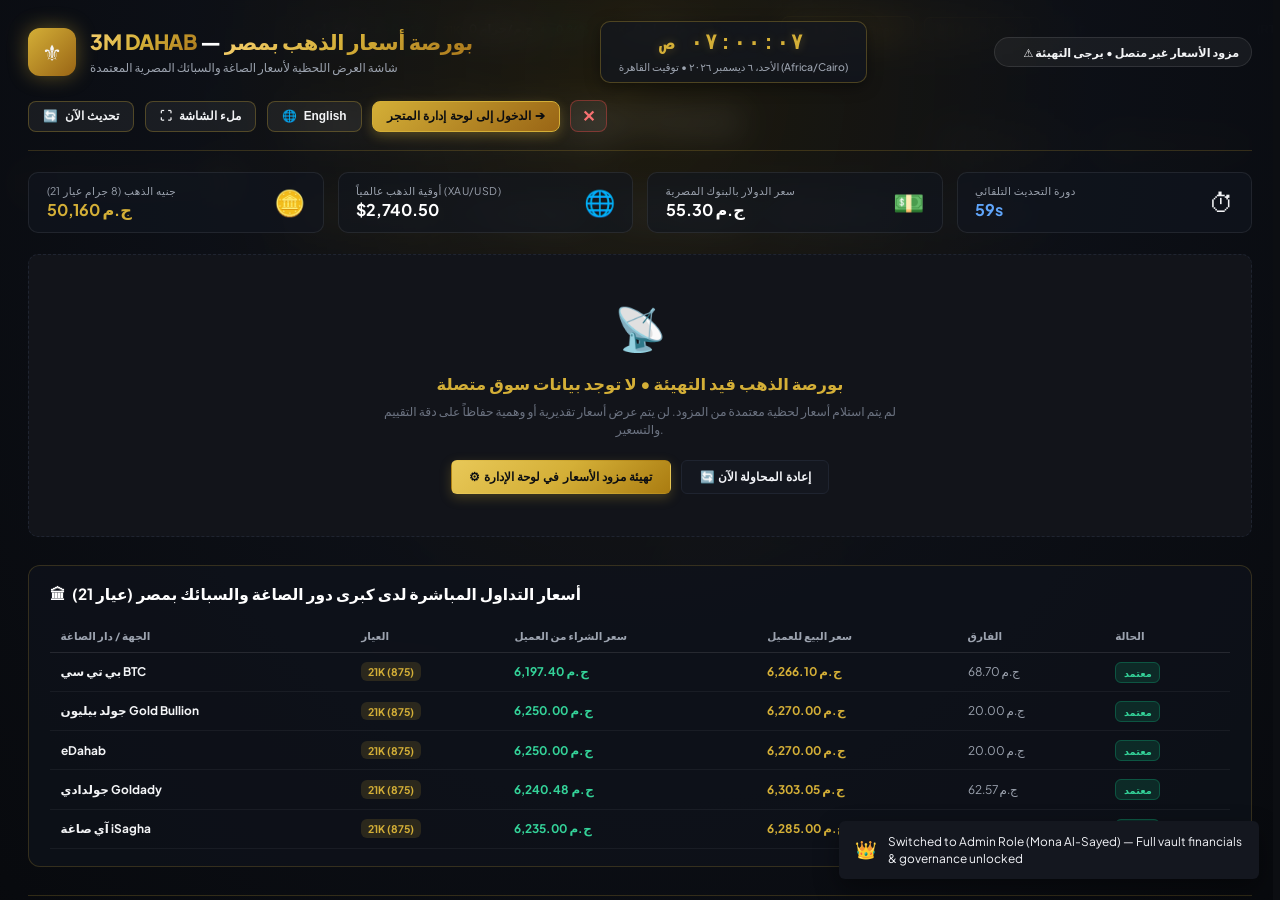
==== commit 6a57de25: "style: add luxury styling and SVG icons for dashboard quick action buttons" ====
--- a/index.html
+++ b/index.html
@@ -639,19 +639,24 @@
       <!-- Quick Shop Launch Actions -->
       <div class="dashboard-quick-actions">
         <button class="quick-action-btn primary" onclick="openAddProductModal()">
-          <span>➕</span> <span data-i18n="qa_add_product">Add First Product</span>
+          <span class="qa-icon-wrap"><svg width="14" height="14" viewBox="0 0 24 24" fill="none" stroke="currentColor" stroke-width="2.5" stroke-linecap="round"><line x1="12" y1="5" x2="12" y2="19"></line><line x1="5" y1="12" x2="19" y2="12"></line></svg></span>
+          <span data-i18n="qa_add_product">Add First Product</span>
         </button>
         <button class="quick-action-btn" onclick="openStaffModal()">
-          <span>👥</span> <span data-i18n="qa_add_employee">Add Employee</span>
+          <span class="qa-icon-wrap"><svg width="14" height="14" viewBox="0 0 24 24" fill="none" stroke="currentColor" stroke-width="2" stroke-linecap="round" stroke-linejoin="round"><path d="M16 21v-2a4 4 0 0 0-4-4H6a4 4 0 0 0-4 4v2"></path><circle cx="9" cy="7" r="4"></circle><line x1="19" y1="8" x2="19" y2="14"></line><line x1="22" y1="11" x2="16" y2="11"></line></svg></span>
+          <span data-i18n="qa_add_employee">Add Employee</span>
         </button>
         <button class="quick-action-btn" onclick="openMarketScreen()">
-          <span>⚜</span> <span data-i18n="qa_configure_prices">Live Gold Board</span>
+          <span class="qa-icon-wrap"><svg width="14" height="14" viewBox="0 0 24 24" fill="none" stroke="currentColor" stroke-width="2" stroke-linecap="round" stroke-linejoin="round"><rect x="2" y="3" width="20" height="14" rx="2" ry="2"></rect><line x1="8" y1="21" x2="16" y2="21"></line><line x1="12" y1="17" x2="12" y2="21"></line></svg></span>
+          <span data-i18n="qa_configure_prices">Live Gold Board</span>
         </button>
         <button class="quick-action-btn" onclick="switchToView('inventory')">
-          <span>📦</span> <span data-i18n="qa_open_inventory">Open Inventory</span>
+          <span class="qa-icon-wrap"><svg width="14" height="14" viewBox="0 0 24 24" fill="none" stroke="currentColor" stroke-width="2" stroke-linecap="round" stroke-linejoin="round"><path d="M21 16V8a2 2 0 0 0-1-1.73l-7-4a2 2 0 0 0-2 0l-7 4A2 2 0 0 0 3 8v8a2 2 0 0 0 1 1.73l7 4a2 2 0 0 0 2 0l7-4A2 2 0 0 0 21 16z"></path><polyline points="3.27 6.96 12 12.01 20.73 6.96"></polyline><line x1="12" y1="22.08" x2="12" y2="12"></line></svg></span>
+          <span data-i18n="qa_open_inventory">Open Inventory</span>
         </button>
         <button class="quick-action-btn" onclick="switchToView('pos')">
-          <span>⚡</span> <span data-i18n="qa_view_sales">New POS Sale</span>
+          <span class="qa-icon-wrap"><svg width="14" height="14" viewBox="0 0 24 24" fill="none" stroke="currentColor" stroke-width="2" stroke-linecap="round" stroke-linejoin="round"><polygon points="13 2 3 14 12 14 11 22 21 10 12 10 13 2"></polygon></svg></span>
+          <span data-i18n="qa_view_sales">New POS Sale</span>
         </button>
       </div>
 
--- a/css/style.css
+++ b/css/style.css
@@ -2563,7 +2563,7 @@
   gap: 0.65rem;
   flex-wrap: wrap;
   margin-bottom: 1.5rem;
-  padding: 0.85rem 1rem;
+  padding: 0.75rem 1rem;
   background: var(--bg-surface);
   border: 1px solid var(--border-subtle);
   border-radius: var(--radius-md);
@@ -2582,6 +2582,83 @@
 [dir="rtl"] .dashboard-quick-actions-title {
   margin-right: 0;
   margin-left: 0.5rem;
+}
+
+.quick-action-btn {
+  display: inline-flex;
+  align-items: center;
+  gap: 0.55rem;
+  padding: 0.5rem 0.95rem;
+  background: var(--bg-surface-elevated, #161a22);
+  border: 1px solid var(--border-subtle, rgba(255, 255, 255, 0.08));
+  border-radius: var(--radius-sm, 6px);
+  color: var(--text-main, #f3f4f6);
+  font-family: inherit;
+  font-size: 0.82rem;
+  font-weight: 600;
+  cursor: pointer;
+  transition: all 0.22s cubic-bezier(0.16, 1, 0.3, 1);
+  white-space: nowrap;
+}
+
+.quick-action-btn .qa-icon-wrap {
+  display: inline-flex;
+  align-items: center;
+  justify-content: center;
+  width: 24px;
+  height: 24px;
+  border-radius: 5px;
+  background: rgba(255, 255, 255, 0.05);
+  color: var(--text-secondary);
+  transition: all 0.2s ease;
+}
+
+.quick-action-btn svg {
+  flex-shrink: 0;
+  stroke: currentColor;
+  transition: transform 0.2s ease;
+}
+
+.quick-action-btn:hover {
+  background: rgba(28, 33, 44, 0.95);
+  border-color: rgba(212, 175, 55, 0.45);
+  color: var(--gold-primary);
+  transform: translateY(-2px);
+  box-shadow: 0 4px 14px rgba(0, 0, 0, 0.4);
+}
+
+.quick-action-btn:hover .qa-icon-wrap {
+  background: rgba(212, 175, 55, 0.15);
+  color: var(--gold-primary);
+}
+
+.quick-action-btn:hover svg {
+  transform: scale(1.1);
+}
+
+.quick-action-btn.primary {
+  background: linear-gradient(135deg, rgba(212, 175, 55, 0.18) 0%, rgba(212, 175, 55, 0.06) 100%);
+  border-color: rgba(212, 175, 55, 0.55);
+  color: var(--gold-primary);
+  font-weight: 700;
+  box-shadow: 0 2px 8px rgba(212, 175, 55, 0.12);
+}
+
+.quick-action-btn.primary .qa-icon-wrap {
+  background: rgba(212, 175, 55, 0.2);
+  color: var(--gold-primary);
+}
+
+.quick-action-btn.primary:hover {
+  background: var(--gold-gradient);
+  color: #0c0e12;
+  border-color: var(--gold-primary);
+  box-shadow: 0 6px 18px rgba(212, 175, 55, 0.4);
+}
+
+.quick-action-btn.primary:hover .qa-icon-wrap {
+  background: rgba(0, 0, 0, 0.18);
+  color: #0c0e12;
 }
 
 /* Setup Wizard Steps */
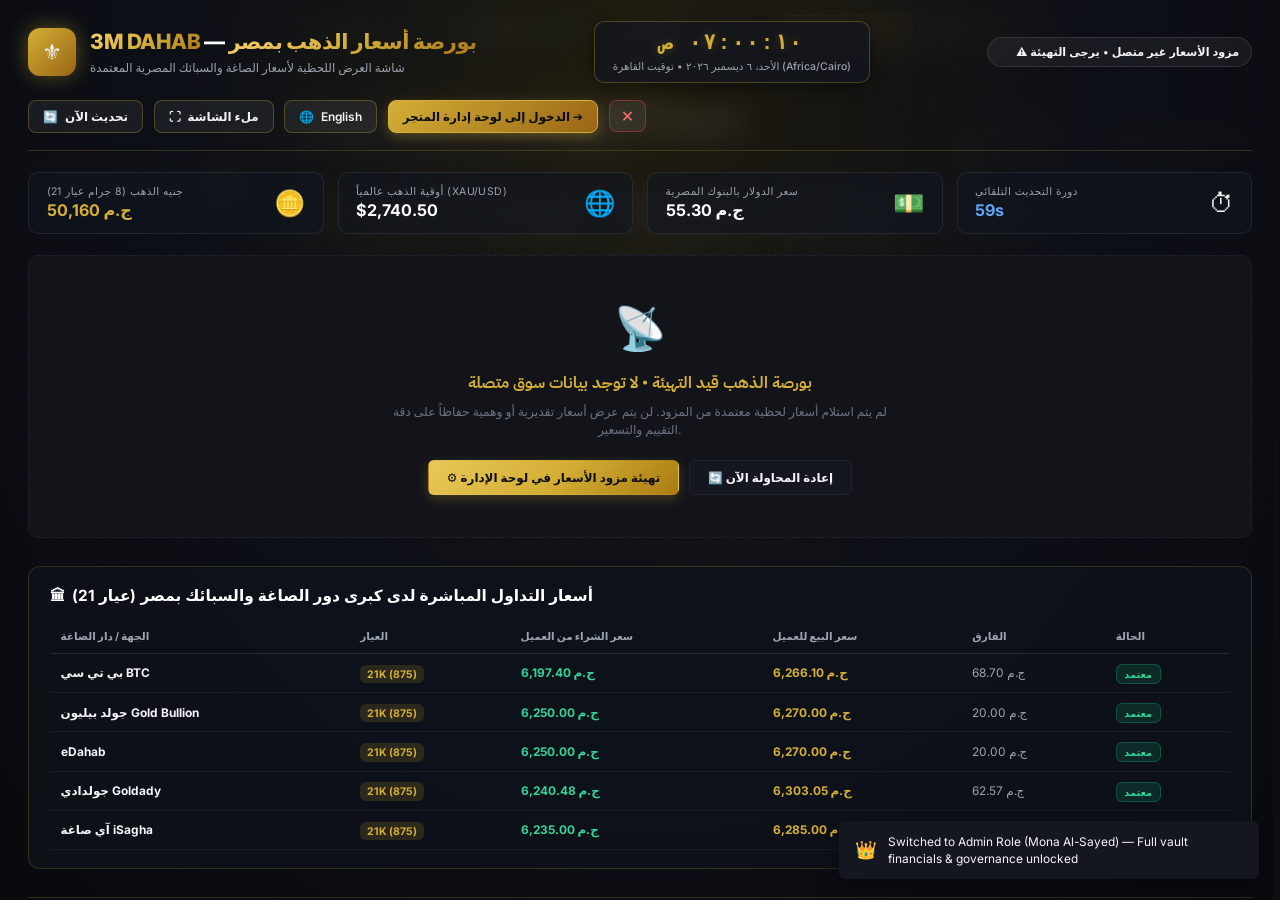
==== commit 6af50bec: "style: use IBM Plex Sans Arabic for Arabic and Inter for English" ====
--- a/index.html
+++ b/index.html
@@ -5,10 +5,10 @@
   <meta name="viewport" content="width=device-width, initial-scale=1.0, maximum-scale=1.0, user-scalable=no">
   <title>3M Dahab OS — Gold & Jewelry Shop Management System | نظام إدارة محلات الذهب والصاغة</title>
   
-  <!-- Modern Typography (Cinzel for Luxury Headings + Plus Jakarta Sans + Cairo for Arabic) -->
+  <!-- Modern Typography (Cinzel for Luxury Headings + Inter for English + IBM Plex Sans Arabic for Arabic) -->
   <link rel="preconnect" href="https://fonts.googleapis.com">
   <link rel="preconnect" href="https://fonts.gstatic.com" crossorigin>
-  <link href="https://fonts.googleapis.com/css2?family=Cairo:wght@400;500;600;700;800;900&family=Cinzel:wght@500;600;700;800&family=Plus+Jakarta+Sans:wght@400;500;600;700;800&display=swap" rel="stylesheet">
+  <link href="https://fonts.googleapis.com/css2?family=Cinzel:wght@500;600;700;800&family=IBM+Plex+Sans+Arabic:wght@300;400;500;600;700&family=Inter:wght@300;400;500;600;700;800&display=swap" rel="stylesheet">
   
   <link rel="stylesheet" href="css/variables.css">
   <link rel="stylesheet" href="css/style.css">
--- a/css/variables.css
+++ b/css/variables.css
@@ -16,7 +16,10 @@
   --ruby-bg: rgba(239, 68, 68, 0.12);
   
   --font-serif: 'Cinzel', 'Playfair Display', serif;
-  --font-sans: 'Plus Jakarta Sans', system-ui, -apple-system, sans-serif;
+  --font-sans: 'Inter', 'IBM Plex Sans Arabic', system-ui, -apple-system, sans-serif;
+  --font-english: 'Inter', system-ui, -apple-system, BlinkMacSystemFont, sans-serif;
+  --font-arabic: 'IBM Plex Sans Arabic', system-ui, -apple-system, 'Segoe UI', sans-serif;
+  --font-heading: 'Cinzel', 'IBM Plex Sans Arabic', serif;
 
   --transition-fast: 0.15s ease;
   --transition-normal: 0.25s cubic-bezier(0.4, 0, 0.2, 1);
--- a/css/style.css
+++ b/css/style.css
@@ -9,6 +9,10 @@
   padding: 0;
 }
 
+button, input, select, textarea {
+  font-family: inherit;
+}
+
 html {
   font-size: 14px;
   scroll-behavior: smooth;
@@ -17,7 +21,7 @@
 }
 
 body {
-  font-family: var(--font-sans);
+  font-family: var(--font-english);
   background-color: var(--bg-app);
   color: var(--text-main);
   min-height: 100vh;
@@ -29,20 +33,21 @@
   transition: background-color var(--transition-normal), color var(--transition-normal);
 }
 
-/* RTL Support - Direction Aware Typography */
-[dir="rtl"] {
+/* LTR Support - English Typography (Inter) */
+[dir="ltr"], [lang="en"], :lang(en) {
+  font-family: var(--font-english);
+}
+
+/* RTL Support - Direction Aware Arabic Typography (IBM Plex Sans Arabic) */
+[dir="rtl"], [lang="ar"], :lang(ar) {
   direction: rtl;
   text-align: right;
-  font-family: 'Cairo', 'Plus Jakarta Sans', 'Segoe UI', Tahoma, Arial, sans-serif;
-}
-
-[dir="rtl"] h1,
-[dir="rtl"] h2,
-[dir="rtl"] h3,
-[dir="rtl"] .brand-title,
-[dir="rtl"] .panel-title,
-[dir="rtl"] .page-title {
-  font-family: 'Cairo', 'Cinzel', serif;
+  font-family: var(--font-arabic);
+}
+
+[dir="rtl"] :is(h1, h2, h3, h4, h5, h6, .brand-title, .panel-title, .page-title, .card-title, .modal-title),
+[lang="ar"] :is(h1, h2, h3, h4, h5, h6, .brand-title, .panel-title, .page-title, .card-title, .modal-title) {
+  font-family: var(--font-arabic);
   font-weight: 700;
 }
 
@@ -1638,7 +1643,7 @@
 }
 
 [dir="rtl"] .gmd-title {
-  font-family: 'Cairo', serif;
+  font-family: var(--font-arabic);
 }
 
 .gmd-title span {
